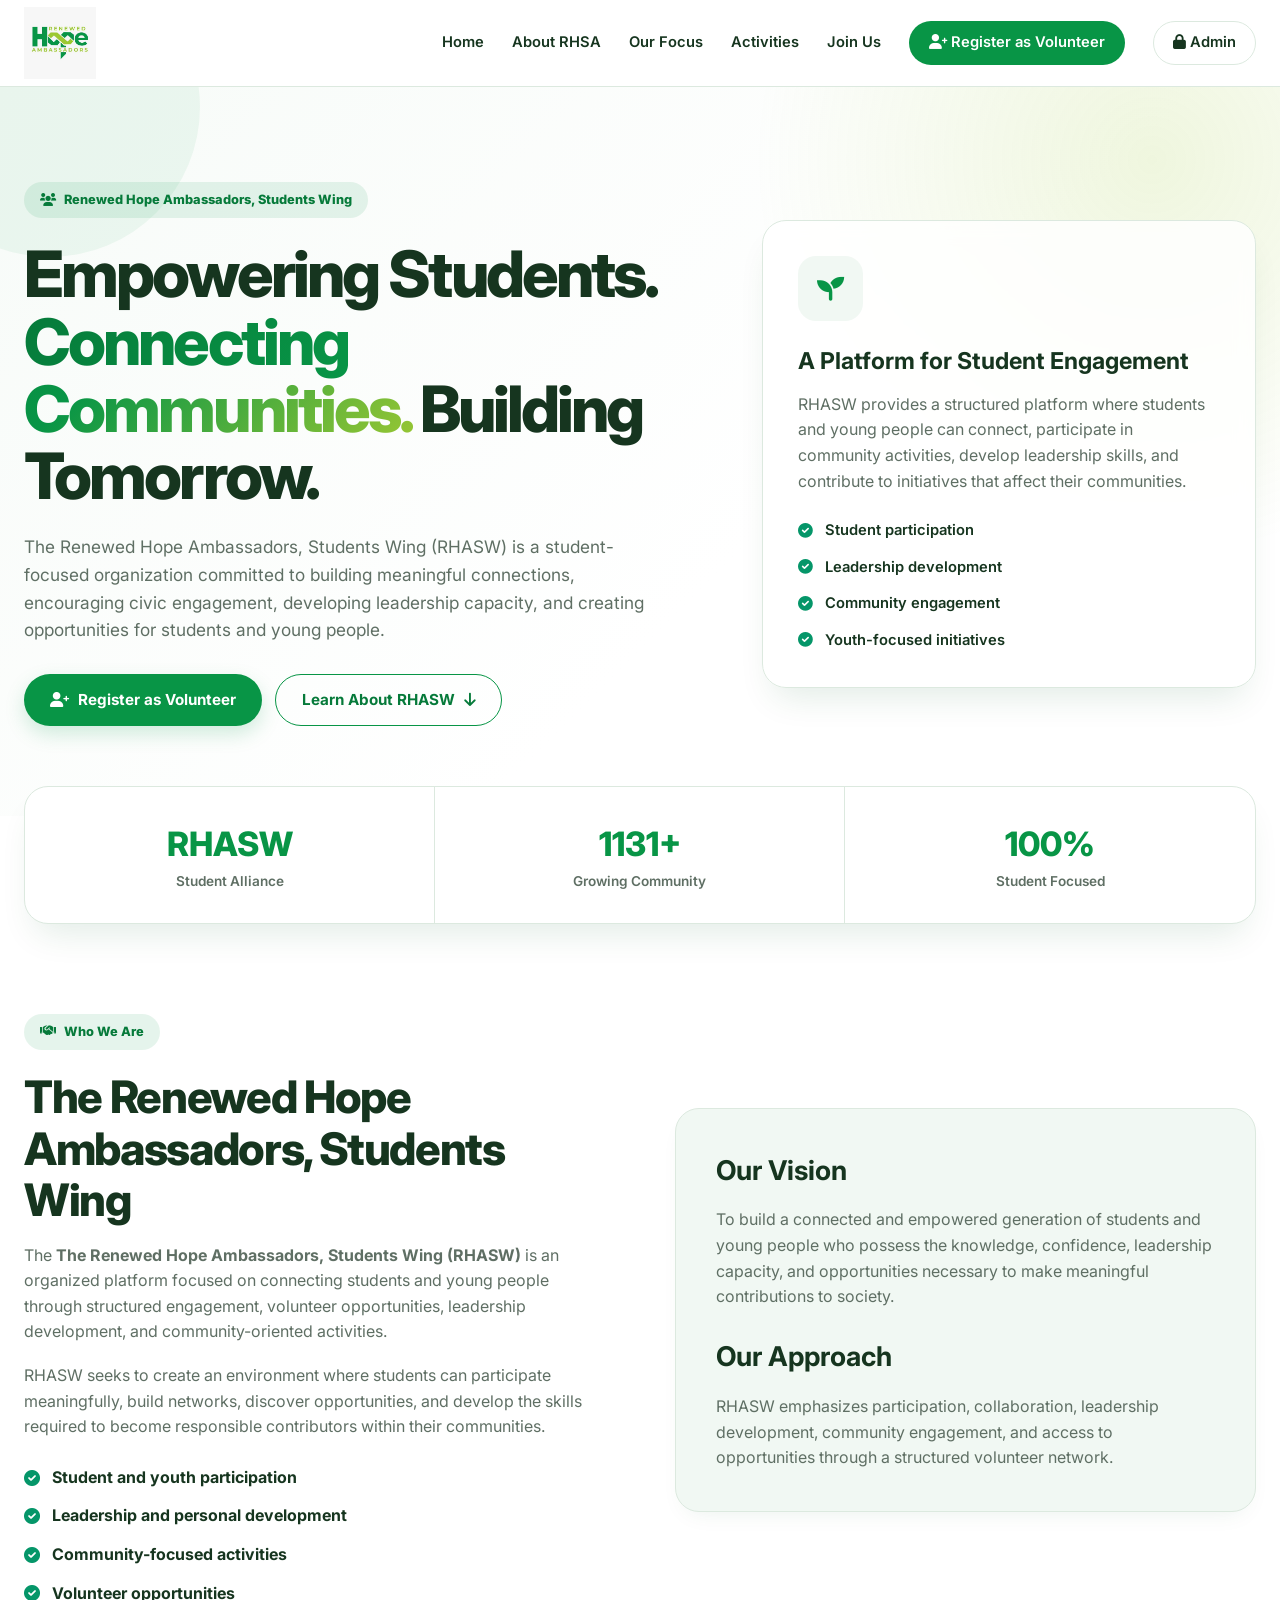
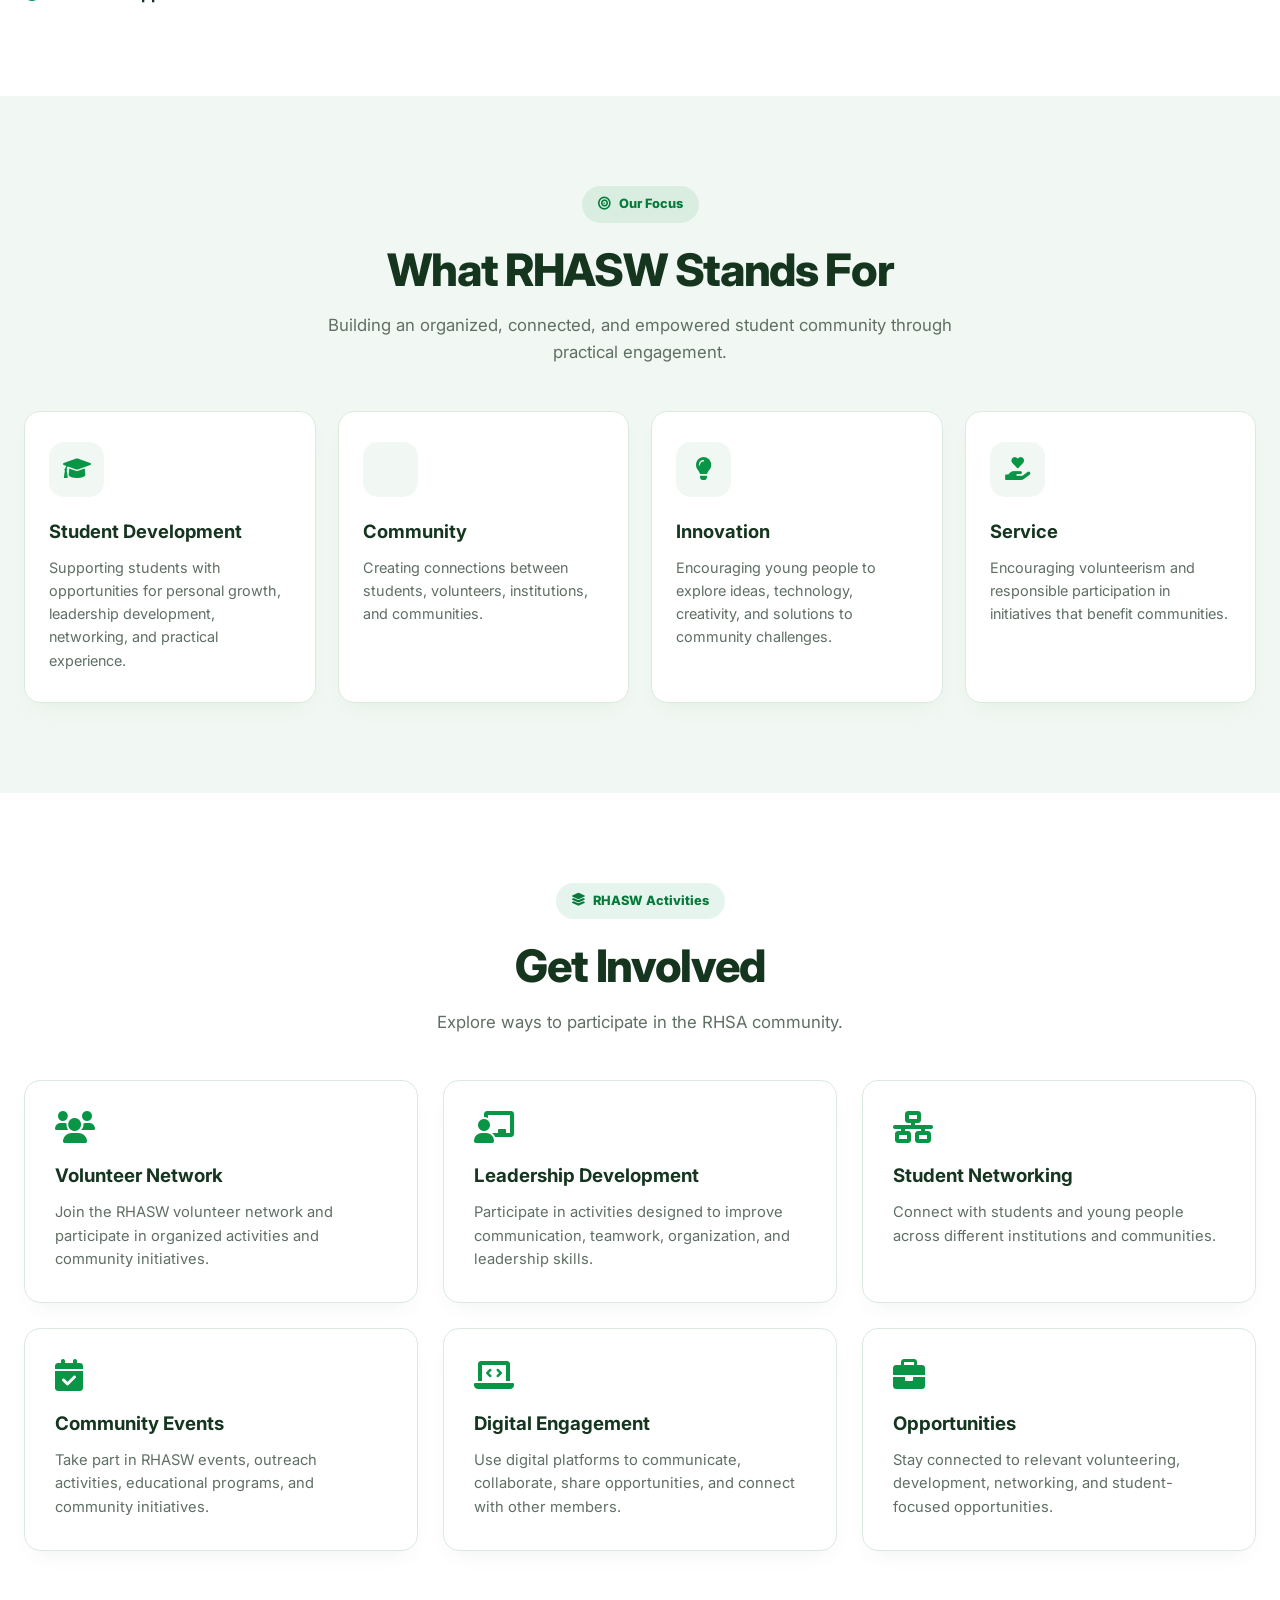
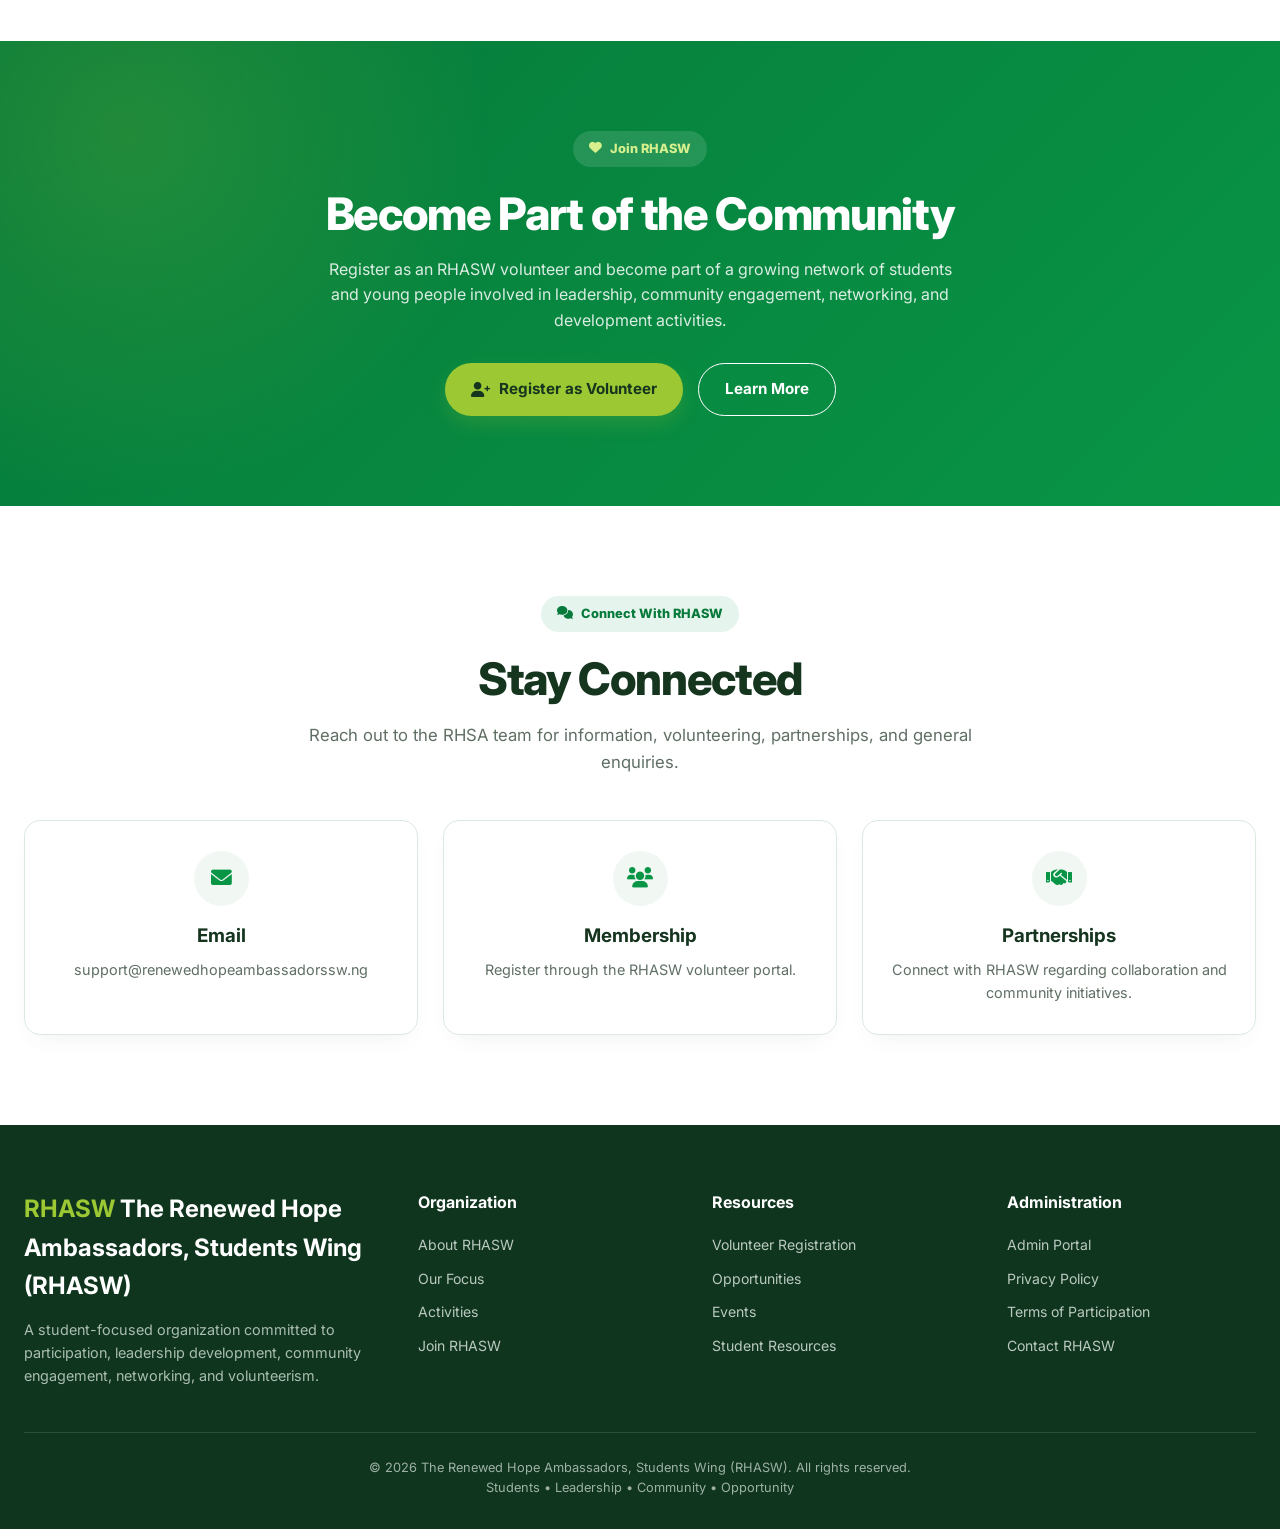
==== index.html @ ef2bdf90 "pushhh" ====
<!DOCTYPE html>
<html lang="en">
<head>
    <meta charset="UTF-8">
    <meta name="viewport" content="width=device-width, initial-scale=1.0, user-scalable=yes">

    <title>RHASW | The Renewed Hope Ambassadors, Students Wing (RHASW)</title>

    <link href="https://fonts.googleapis.com/css2?family=Inter:opsz,wght@14..32,300;400;500;600;700;800&display=swap" rel="stylesheet">
    <link rel="stylesheet" href="https://cdnjs.cloudflare.com/ajax/libs/font-awesome/6.0.0-beta3/css/all.min.css">

    <link
        rel="shortcut icon"
        href="./media/WhatsApp Image 2026-08-18 at 5.51.36 AM.jpeg"
        type="image/x-icon"
    >

    <style>
        * {
            margin: 0;
            padding: 0;
            box-sizing: border-box;
        }

        html {
            scroll-behavior: smooth;
        }

        body {
            font-family: "Inter", sans-serif;
            background: #ffffff;
            color: var(--text-dark);
            line-height: 1.6;
            overflow-x: hidden;
        }

        :root {
            --primary-dark: #089546;
            --accent-green: #067A3A;
            --accent-lime: #9CC833;

            --text-dark: #16351F;
            --text-muted: #5F6F64;

            --border-light: #DCE9DF;
            --light-green: #F1F8F3;
            --lighter-green: #F7FBF8;

            --error-red: #dc2626;
            --success-green: #059669;

            --white: #ffffff;

            --shadow-card:
                0 20px 35px -12px rgba(0, 90, 45, 0.12);

            --shadow-small:
                0 10px 25px -12px rgba(0, 90, 45, 0.10);

            --radius-lg: 1.5rem;
            --radius-md: 1rem;
            --radius-sm: .75rem;
        }

        .container {
            width: min(1280px, calc(100% - 48px));
            margin: 0 auto;
        }

        .section {
            padding: 90px 0;
        }

        .section-title {
            font-size: clamp(2rem, 4vw, 2.8rem);
            line-height: 1.15;
            font-weight: 800;
            color: var(--text-dark);
            margin-bottom: 16px;
            letter-spacing: -0.03em;
        }

        .section-subtitle {
            color: var(--text-muted);
            font-size: 1.05rem;
            max-width: 680px;
            margin: 0 auto 45px;
        }

        .text-gradient {
            background: linear-gradient(
                135deg,
                var(--accent-green),
                var(--primary-dark),
                var(--accent-lime)
            );
            -webkit-background-clip: text;
            background-clip: text;
            color: transparent;
        }

        /* =========================
           BUTTONS
        ========================= */

        .btn {
            display: inline-flex;
            align-items: center;
            justify-content: center;
            gap: 9px;
            padding: 13px 26px;
            border-radius: 50px;
            border: none;
            text-decoration: none;
            font-size: .95rem;
            font-weight: 700;
            cursor: pointer;
            transition: .25s ease;
        }

        .btn-primary {
            background: var(--primary-dark);
            color: #fff;
            box-shadow: 0 8px 20px rgba(8, 149, 70, .18);
        }

        .btn-primary:hover {
            background: var(--accent-green);
            transform: translateY(-3px);
            box-shadow: 0 15px 25px rgba(8, 149, 70, .25);
        }

        .btn-accent {
            background: var(--accent-lime);
            color: var(--text-dark);
            box-shadow: 0 8px 20px rgba(156, 200, 51, .2);
        }

        .btn-accent:hover {
            background: var(--primary-dark);
            color: #fff;
            transform: translateY(-3px);
        }

        .btn-outline {
            background: transparent;
            color: var(--accent-green);
            border: 1.5px solid var(--primary-dark);
        }

        .btn-outline:hover {
            background: var(--primary-dark);
            color: #fff;
            transform: translateY(-3px);
        }

        /* =========================
           HEADER
        ========================= */

        header {
            position: sticky;
            top: 0;
            z-index: 1000;
            background: rgba(255,255,255,.96);
            backdrop-filter: blur(12px);
            border-bottom: 1px solid var(--border-light);
        }

        .navbar {
            min-height: 86px;
            display: flex;
            align-items: center;
            justify-content: space-between;
            gap: 30px;
            position: relative;
        }

        .logo {
            display: flex;
            align-items: center;
        }

        .logo img {
            width: auto;
            height: 72px;
            max-width: 190px;
            object-fit: contain;
        }

        .nav-links {
            display: flex;
            align-items: center;
            gap: 28px;
        }

        .nav-links a {
            text-decoration: none;
            color: var(--text-dark);
            font-weight: 600;
            font-size: .92rem;
            transition: .2s ease;
        }

        .nav-links a:hover {
            color: var(--primary-dark);
        }

        .nav-links .btn-nav {
            background: var(--primary-dark);
            color: #fff;
            padding: 10px 20px;
            border-radius: 50px;
        }

        .nav-links .btn-nav:hover {
            background: var(--accent-green);
            color: #fff;
        }

        .admin-link {
            border: 1.5px solid var(--border-light);
            padding: 9px 19px;
            border-radius: 50px;
        }

        .admin-link:hover {
            border-color: var(--primary-dark);
            background: var(--light-green);
        }

        .mobile-menu {
            display: none;
            font-size: 1.7rem;
            color: var(--accent-green);
            cursor: pointer;
        }

        /* =========================
           HERO
        ========================= */

        .hero {
            position: relative;
            overflow: hidden;
            padding: 95px 0 90px;
            background:
                radial-gradient(
                    circle at 90% 10%,
                    rgba(156, 200, 51, .16),
                    transparent 30%
                ),
                linear-gradient(
                    135deg,
                    var(--lighter-green),
                    #ffffff 60%
                );
        }

        .hero::before {
            content: "";
            position: absolute;
            width: 300px;
            height: 300px;
            border-radius: 50%;
            background: rgba(8,149,70,.06);
            top: -130px;
            left: -100px;
        }

        .hero-grid {
            position: relative;
            display: grid;
            grid-template-columns: 1.15fr .85fr;
            align-items: center;
            gap: 70px;
        }

        .hero-badge {
            display: inline-flex;
            align-items: center;
            gap: 8px;
            background: rgba(8,149,70,.10);
            color: var(--accent-green);
            padding: 8px 16px;
            border-radius: 50px;
            font-size: .8rem;
            font-weight: 800;
            margin-bottom: 22px;
        }

        .hero-content h1 {
            font-size: clamp(2.5rem, 5vw, 4.5rem);
            line-height: 1.05;
            letter-spacing: -0.045em;
            color: var(--text-dark);
            font-weight: 800;
            margin-bottom: 24px;
        }

        .hero-content p {
            max-width: 650px;
            color: var(--text-muted);
            font-size: 1.08rem;
            margin-bottom: 30px;
        }

        .hero-buttons {
            display: flex;
            flex-wrap: wrap;
            gap: 13px;
        }

        /* =========================
           HERO INFO CARD
        ========================= */

        .hero-panel {
            background: rgba(255,255,255,.82);
            border: 1px solid var(--border-light);
            border-radius: var(--radius-lg);
            padding: 35px;
            box-shadow: var(--shadow-card);
            backdrop-filter: blur(10px);
        }

        .hero-panel-icon {
            width: 65px;
            height: 65px;
            display: flex;
            align-items: center;
            justify-content: center;
            border-radius: 18px;
            background: var(--light-green);
            color: var(--primary-dark);
            font-size: 1.7rem;
            margin-bottom: 22px;
        }

        .hero-panel h3 {
            font-size: 1.45rem;
            margin-bottom: 12px;
        }

        .hero-panel p {
            color: var(--text-muted);
            margin-bottom: 25px;
        }

        .hero-points {
            display: grid;
            gap: 13px;
        }

        .hero-point {
            display: flex;
            align-items: center;
            gap: 12px;
            font-size: .92rem;
            font-weight: 600;
        }

        .hero-point i {
            color: var(--success-green);
        }

        /* =========================
           STATS
        ========================= */

        .stats-section {
            margin-top: -30px;
            position: relative;
            z-index: 5;
        }

        .stats-grid {
            display: grid;
            grid-template-columns: repeat(3, 1fr);
            background: #fff;
            border: 1px solid var(--border-light);
            border-radius: var(--radius-lg);
            box-shadow: var(--shadow-card);
            overflow: hidden;
        }

        .stat-item {
            text-align: center;
            padding: 30px 20px;
            border-right: 1px solid var(--border-light);
        }

        .stat-item:last-child {
            border-right: none;
        }

        .stat-number {
            font-size: 2.1rem;
            font-weight: 800;
            color: var(--primary-dark);
        }

        .stat-label {
            color: var(--text-muted);
            font-size: .85rem;
            font-weight: 600;
        }

        /* =========================
           ABOUT
        ========================= */

        .about-grid {
            display: grid;
            grid-template-columns: 1fr 1fr;
            align-items: center;
            gap: 70px;
        }

        .about-content p {
            color: var(--text-muted);
            margin-bottom: 18px;
            font-size: 1rem;
        }

        .about-list {
            display: grid;
            gap: 13px;
            margin-top: 25px;
        }

        .about-list div {
            display: flex;
            align-items: center;
            gap: 12px;
            font-weight: 700;
        }

        .about-list i {
            color: var(--success-green);
        }

        .about-card {
            background: var(--light-green);
            border: 1px solid var(--border-light);
            padding: 40px;
            border-radius: var(--radius-lg);
            box-shadow: var(--shadow-small);
        }

        .about-card h3 {
            font-size: 1.7rem;
            margin-bottom: 15px;
        }

        .about-card p {
            color: var(--text-muted);
        }

        /* =========================
           MISSION / FOCUS
        ========================= */

        .focus-section {
            background: var(--light-green);
        }

        .center-heading {
            text-align: center;
        }

        .focus-grid {
            display: grid;
            grid-template-columns: repeat(4, 1fr);
            gap: 22px;
        }

        .focus-card {
            background: #fff;
            padding: 30px 24px;
            border: 1px solid var(--border-light);
            border-radius: var(--radius-md);
            box-shadow: var(--shadow-small);
            transition: .25s ease;
        }

        .focus-card:hover {
            transform: translateY(-7px);
            box-shadow: var(--shadow-card);
            border-color: rgba(8,149,70,.35);
        }

        .focus-icon {
            width: 55px;
            height: 55px;
            display: flex;
            align-items: center;
            justify-content: center;
            border-radius: 15px;
            background: var(--light-green);
            color: var(--primary-dark);
            font-size: 1.4rem;
            margin-bottom: 20px;
        }

        .focus-card h3 {
            font-size: 1.15rem;
            margin-bottom: 10px;
        }

        .focus-card p {
            color: var(--text-muted);
            font-size: .9rem;
        }

        /* =========================
           ACTIVITIES
        ========================= */

        .activities-grid {
            display: grid;
            grid-template-columns: repeat(3, 1fr);
            gap: 25px;
        }

        .activity-card {
            padding: 30px;
            background: #fff;
            border: 1px solid var(--border-light);
            border-radius: var(--radius-md);
            box-shadow: var(--shadow-small);
        }

        .activity-card i {
            color: var(--primary-dark);
            font-size: 2rem;
            margin-bottom: 18px;
        }

        .activity-card h3 {
            margin-bottom: 10px;
        }

        .activity-card p {
            color: var(--text-muted);
            font-size: .92rem;
        }

        /* =========================
           JOIN
        ========================= */

        .join-section {
            background:
                radial-gradient(
                    circle at 10% 20%,
                    rgba(156,200,51,.18),
                    transparent 30%
                ),
                linear-gradient(
                    135deg,
                    var(--accent-green),
                    var(--primary-dark)
                );
            color: #fff;
        }

        .join-box {
            max-width: 820px;
            margin: auto;
            text-align: center;
        }

        .join-box .hero-badge {
            background: rgba(255,255,255,.12);
            color: #d7f08d;
        }

        .join-box h2 {
            color: #fff;
        }

        .join-box p {
            color: rgba(255,255,255,.85);
            max-width: 650px;
            margin: 0 auto 30px;
        }

        .join-buttons {
            display: flex;
            justify-content: center;
            flex-wrap: wrap;
            gap: 15px;
        }

        /* =========================
           CONTACT
        ========================= */

        .contact-grid {
            display: grid;
            grid-template-columns: repeat(3, 1fr);
            gap: 25px;
        }

        .contact-card {
            text-align: center;
            padding: 30px 20px;
            border: 1px solid var(--border-light);
            border-radius: var(--radius-md);
            background: #fff;
            box-shadow: var(--shadow-small);
        }

        .contact-card i {
            width: 55px;
            height: 55px;
            display: inline-flex;
            align-items: center;
            justify-content: center;
            border-radius: 50%;
            background: var(--light-green);
            color: var(--primary-dark);
            font-size: 1.3rem;
            margin-bottom: 15px;
        }

        .contact-card h3 {
            margin-bottom: 7px;
        }

        .contact-card p {
            color: var(--text-muted);
            font-size: .9rem;
        }

        /* =========================
           FOOTER
        ========================= */

        .footer {
            background: #10351f;
            color: #dce9df;
            padding: 65px 0 30px;
        }

        .footer-grid {
            display: grid;
            grid-template-columns: 1.4fr 1fr 1fr 1fr;
            gap: 45px;
            margin-bottom: 45px;
        }

        .footer-brand h3 {
            color: #fff;
            font-size: 1.5rem;
            margin-bottom: 12px;
        }

        .footer-brand span {
            color: var(--accent-lime);
        }

        .footer-brand p {
            color: #a9bdb0;
            font-size: .9rem;
            max-width: 360px;
        }

        .footer-column h4 {
            color: #fff;
            margin-bottom: 18px;
        }

        .footer-column a {
            display: block;
            color: #b9c9bf;
            text-decoration: none;
            font-size: .88rem;
            margin-bottom: 11px;
            transition: .2s;
        }

        .footer-column a:hover {
            color: var(--accent-lime);
        }

        .copyright {
            border-top: 1px solid rgba(255,255,255,.12);
            padding-top: 25px;
            text-align: center;
            color: #9db1a4;
            font-size: .8rem;
        }

        /* =========================
           RESPONSIVE
        ========================= */

        @media (max-width: 1050px) {
            .hero-grid,
            .about-grid {
                gap: 45px;
            }

            .focus-grid {
                grid-template-columns: repeat(2, 1fr);
            }

            .footer-grid {
                grid-template-columns: repeat(2, 1fr);
            }
        }

        @media (max-width: 850px) {
            .container {
                width: min(100% - 32px, 700px);
            }

            .navbar {
                min-height: 78px;
            }

            .logo img {
                height: 60px;
                max-width: 160px;
            }

            .mobile-menu {
                display: block;
            }

            .nav-links {
                display: none;
                position: absolute;
                top: 76px;
                left: 0;
                right: 0;
                flex-direction: column;
                align-items: stretch;
                gap: 8px;
                padding: 18px;
                background: #fff;
                border: 1px solid var(--border-light);
                border-radius: 18px;
                box-shadow: var(--shadow-card);
            }

            .nav-links.active {
                display: flex;
            }

            .nav-links a {
                padding: 12px;
                text-align: center;
            }

            .hero {
                padding: 65px 0 75px;
            }

            .hero-grid,
            .about-grid {
                grid-template-columns: 1fr;
            }

            .hero-panel {
                max-width: 650px;
                width: 100%;
                margin: auto;
            }

            .stats-grid {
                grid-template-columns: 1fr;
            }

            .stat-item {
                border-right: none;
                border-bottom: 1px solid var(--border-light);
            }

            .stat-item:last-child {
                border-bottom: none;
            }

            .activities-grid,
            .contact-grid {
                grid-template-columns: 1fr 1fr;
            }
        }

        @media (max-width: 600px) {
            .section {
                padding: 65px 0;
            }

            .hero-content h1 {
                font-size: 2.45rem;
            }

            .hero-buttons,
            .join-buttons {
                flex-direction: column;
            }

            .hero-buttons .btn,
            .join-buttons .btn {
                width: 100%;
            }

            .focus-grid,
            .activities-grid,
            .contact-grid,
            .footer-grid {
                grid-template-columns: 1fr;
            }

            .about-card {
                padding: 28px;
            }

            .hero-panel {
                padding: 28px;
            }
        }
    </style>
</head>

<body>

    <!-- =========================
         HEADER
    ========================= -->

    <header>
        <div class="container">
            <nav class="navbar">

                <a href="index.html" class="logo">
                    <img
                        src="./media/WhatsApp Image 2026-08-18 at 5.51.36 AM.jpeg"
                        alt="The Renewed Hope Ambassadors, Students Wing (RHASW) Logo"
                    >
                </a>

                <button
                    class="mobile-menu"
                    id="mobile-menu"
                    aria-label="Open navigation"
                    aria-expanded="false"
                >
                    <i class="fas fa-bars"></i>
                </button>

                <div class="nav-links" id="nav-links">
                    <a href="index.html">Home</a>
                    <a href="#about">About RHSA</a>
                    <a href="#focus">Our Focus</a>
                    <a href="#activities">Activities</a>
                    <a href="#join">Join Us</a>

                    <a href="form.html" class="btn-nav">
                        <i class="fas fa-user-plus"></i>
                        Register as Volunteer
                    </a>

                    <a href="admin/login.html" class="admin-link">
                        <i class="fas fa-lock"></i>
                        Admin
                    </a>
                </div>

            </nav>
        </div>
    </header>


    <main>

        <!-- =========================
             HERO
        ========================= -->

        <section class="hero">

            <div class="container">

                <div class="hero-grid">

                    <div class="hero-content">

                        <span class="hero-badge">
                            <i class="fas fa-users"></i>
                            Renewed Hope Ambassadors, Students Wing
                        </span>

                        <h1>
                            Empowering Students.
                            <span class="text-gradient">
                                Connecting Communities.
                            </span>
                            Building Tomorrow.
                        </h1>

                        <p>
                            The Renewed Hope Ambassadors, Students Wing (RHASW) is a
                            student-focused organization committed to building
                            meaningful connections, encouraging civic engagement,
                            developing leadership capacity, and creating
                            opportunities for students and young people.
                        </p>

                        <div class="hero-buttons">

                            <a href="form.html" class="btn btn-primary">
                                <i class="fas fa-user-plus"></i>
                                Register as Volunteer
                            </a>

                            <a href="#about" class="btn btn-outline">
                                Learn About RHASW
                                <i class="fas fa-arrow-down"></i>
                            </a>

                        </div>

                    </div>


                    <div class="hero-panel">

                        <div class="hero-panel-icon">
                            <i class="fas fa-seedling"></i>
                        </div>

                        <h3>
                            A Platform for Student Engagement
                        </h3>

                        <p>
                            RHASW provides a structured platform where students
                            and young people can connect, participate in
                            community activities, develop leadership skills,
                            and contribute to initiatives that affect their
                            communities.
                        </p>

                        <div class="hero-points">

                            <div class="hero-point">
                                <i class="fas fa-circle-check"></i>
                                Student participation
                            </div>

                            <div class="hero-point">
                                <i class="fas fa-circle-check"></i>
                                Leadership development
                            </div>

                            <div class="hero-point">
                                <i class="fas fa-circle-check"></i>
                                Community engagement
                            </div>

                            <div class="hero-point">
                                <i class="fas fa-circle-check"></i>
                                Youth-focused initiatives
                            </div>

                        </div>

                    </div>

                </div>

            </div>

        </section>


        <!-- =========================
             STATS
        ========================= -->

        <section class="stats-section">

            <div class="container">

                <div class="stats-grid">

                    <div class="stat-item">
                        <div class="stat-number">
                            RHASW
                        </div>
                        <div class="stat-label">
                            Student Alliance
                        </div>
                    </div>

                    <div class="stat-item">
                        <div class="stat-number">
                            1131+
                        </div>
                        <div class="stat-label">
                            Growing Community
                        </div>
                    </div>

                    <div class="stat-item">
                        <div class="stat-number">
                            100%
                        </div>
                        <div class="stat-label">
                            Student Focused
                        </div>
                    </div>

                </div>

            </div>

        </section>


        <!-- =========================
             ABOUT
        ========================= -->

        <section class="section" id="about">

            <div class="container">

                <div class="about-grid">

                    <div class="about-content">

                        <span class="hero-badge">
                            <i class="fas fa-handshake"></i>
                            Who We Are
                        </span>

                        <h2 class="section-title">
                            The Renewed Hope Ambassadors, Students Wing 
                        </h2>

                        <p>
                            The <strong>The Renewed Hope Ambassadors, Students Wing (RHASW)
                            </strong> is an organized platform focused
                            on connecting students and young people through
                            structured engagement, volunteer opportunities,
                            leadership development, and community-oriented
                            activities.
                        </p>

                        <p>
                            RHASW seeks to create an environment where students
                            can participate meaningfully, build networks,
                            discover opportunities, and develop the skills
                            required to become responsible contributors within
                            their communities.
                        </p>

                        <div class="about-list">

                            <div>
                                <i class="fas fa-circle-check"></i>
                                Student and youth participation
                            </div>

                            <div>
                                <i class="fas fa-circle-check"></i>
                                Leadership and personal development
                            </div>

                            <div>
                                <i class="fas fa-circle-check"></i>
                                Community-focused activities
                            </div>

                            <div>
                                <i class="fas fa-circle-check"></i>
                                Volunteer opportunities
                            </div>

                        </div>

                    </div>


                    <div class="about-card">

                        <h3>
                            Our Vision
                        </h3>

                        <p>
                            To build a connected and empowered generation of
                            students and young people who possess the knowledge,
                            confidence, leadership capacity, and opportunities
                            necessary to make meaningful contributions to
                            society.
                        </p>

                        <br>

                        <h3>
                            Our Approach
                        </h3>

                        <p>
                            RHASW emphasizes participation, collaboration,
                            leadership development, community engagement, and
                            access to opportunities through a structured
                            volunteer network.
                        </p>

                    </div>

                </div>

            </div>

        </section>


        <!-- =========================
             FOCUS
        ========================= -->

        <section class="section focus-section" id="focus">

            <div class="container">

                <div class="center-heading">

                    <span class="hero-badge">
                        <i class="fas fa-bullseye"></i>
                        Our Focus
                    </span>

                    <h2 class="section-title">
                        What RHASW Stands For
                    </h2>

                    <p class="section-subtitle">
                        Building an organized, connected, and empowered
                        student community through practical engagement.
                    </p>

                </div>


                <div class="focus-grid">

                    <div class="focus-card">

                        <div class="focus-icon">
                            <i class="fas fa-graduation-cap"></i>
                        </div>

                        <h3>
                            Student Development
                        </h3>

                        <p>
                            Supporting students with opportunities for
                            personal growth, leadership development,
                            networking, and practical experience.
                        </p>

                    </div>


                    <div class="focus-card">

                        <div class="focus-icon">
                            <i class="fas fa-people-group"></i>
                        </div>

                        <h3>
                            Community
                        </h3>

                        <p>
                            Creating connections between students,
                            volunteers, institutions, and communities.
                        </p>

                    </div>


                    <div class="focus-card">

                        <div class="focus-icon">
                            <i class="fas fa-lightbulb"></i>
                        </div>

                        <h3>
                            Innovation
                        </h3>

                        <p>
                            Encouraging young people to explore ideas,
                            technology, creativity, and solutions to
                            community challenges.
                        </p>

                    </div>


                    <div class="focus-card">

                        <div class="focus-icon">
                            <i class="fas fa-hand-holding-heart"></i>
                        </div>

                        <h3>
                            Service
                        </h3>

                        <p>
                            Encouraging volunteerism and responsible
                            participation in initiatives that benefit
                            communities.
                        </p>

                    </div>

                </div>

            </div>

        </section>


        <!-- =========================
             ACTIVITIES
        ========================= -->

        <section class="section" id="activities">

            <div class="container">

                <div class="center-heading">

                    <span class="hero-badge">
                        <i class="fas fa-layer-group"></i>
                        RHASW Activities
                    </span>

                    <h2 class="section-title">
                        Get Involved
                    </h2>

                    <p class="section-subtitle">
                        Explore ways to participate in the RHSA community.
                    </p>

                </div>


                <div class="activities-grid">

                    <div class="activity-card">

                        <i class="fas fa-users"></i>

                        <h3>
                            Volunteer Network
                        </h3>

                        <p>
                            Join the RHASW volunteer network and participate
                            in organized activities and community initiatives.
                        </p>

                    </div>


                    <div class="activity-card">

                        <i class="fas fa-chalkboard-user"></i>

                        <h3>
                            Leadership Development
                        </h3>

                        <p>
                            Participate in activities designed to improve
                            communication, teamwork, organization, and
                            leadership skills.
                        </p>

                    </div>


                    <div class="activity-card">

                        <i class="fas fa-network-wired"></i>

                        <h3>
                            Student Networking
                        </h3>

                        <p>
                            Connect with students and young people across
                            different institutions and communities.
                        </p>

                    </div>


                    <div class="activity-card">

                        <i class="fas fa-calendar-check"></i>

                        <h3>
                            Community Events
                        </h3>

                        <p>
                            Take part in RHASW events, outreach activities,
                            educational programs, and community initiatives.
                        </p>

                    </div>


                    <div class="activity-card">

                        <i class="fas fa-laptop-code"></i>

                        <h3>
                            Digital Engagement
                        </h3>

                        <p>
                            Use digital platforms to communicate, collaborate,
                            share opportunities, and connect with other members.
                        </p>

                    </div>


                    <div class="activity-card">

                        <i class="fas fa-briefcase"></i>

                        <h3>
                            Opportunities
                        </h3>

                        <p>
                            Stay connected to relevant volunteering,
                            development, networking, and student-focused
                            opportunities.
                        </p>

                    </div>

                </div>

            </div>

        </section>


        <!-- =========================
             JOIN
        ========================= -->

        <section class="section join-section" id="join">

            <div class="container">

                <div class="join-box">

                    <span class="hero-badge">
                        <i class="fas fa-heart"></i>
                        Join RHASW
                    </span>

                    <h2 class="section-title">
                        Become Part of the Community
                    </h2>

                    <p>
                        Register as an RHASW volunteer and become part of a
                        growing network of students and young people involved
                        in leadership, community engagement, networking, and
                        development activities.
                    </p>

                    <div class="join-buttons">

                        <a href="form.html" class="btn btn-accent">
                            <i class="fas fa-user-plus"></i>
                            Register as Volunteer
                        </a>

                        <a href="#about" class="btn btn-outline"
                           style="border-color:#fff;color:#fff;">
                            Learn More
                        </a>

                    </div>

                </div>

            </div>

        </section>


        <!-- =========================
             CONTACT
        ========================= -->

        <section class="section">

            <div class="container">

                <div class="center-heading">

                    <span class="hero-badge">
                        <i class="fas fa-comments"></i>
                        Connect With RHASW
                    </span>

                    <h2 class="section-title">
                        Stay Connected
                    </h2>

                    <p class="section-subtitle">
                        Reach out to the RHSA team for information,
                        volunteering, partnerships, and general enquiries.
                    </p>

                </div>


                <div class="contact-grid">

                    <div class="contact-card">

                        <i class="fas fa-envelope"></i>

                        <h3>
                            Email
                        </h3>

                        <p>
                            support@renewedhopeambassadorssw.ng
                        </p>

                    </div>


                    <div class="contact-card">

                        <i class="fas fa-users"></i>

                        <h3>
                            Membership
                        </h3>

                        <p>
                            Register through the RHASW volunteer portal.
                        </p>

                    </div>


                    <div class="contact-card">

                        <i class="fas fa-handshake"></i>

                        <h3>
                            Partnerships
                        </h3>

                        <p>
                            Connect with RHASW regarding collaboration
                            and community initiatives.
                        </p>

                    </div>

                </div>

            </div>

        </section>

    </main>


    <!-- =========================
         FOOTER
    ========================= -->

    <footer class="footer">

        <div class="container">

            <div class="footer-grid">

                <div class="footer-brand">

                    <h3>
                        <span>RHASW</span> 
                        The Renewed Hope Ambassadors, Students Wing (RHASW)
                    </h3>

                    <p>
                        A student-focused organization committed to
                        participation, leadership development, community
                        engagement, networking, and volunteerism.
                    </p>

                </div>


                <div class="footer-column">

                    <h4>
                        Organization
                    </h4>

                    <a href="#about">
                        About RHASW
                    </a>

                    <a href="#focus">
                        Our Focus
                    </a>

                    <a href="#activities">
                        Activities
                    </a>

                    <a href="#join">
                        Join RHASW
                    </a>

                </div>


                <div class="footer-column">

                    <h4>
                        Resources
                    </h4>

                    <a href="form.html">
                        Volunteer Registration
                    </a>

                    <a href="#">
                        Opportunities
                    </a>

                    <a href="#">
                        Events
                    </a>

                    <a href="#">
                        Student Resources
                    </a>

                </div>


                <div class="footer-column">

                    <h4>
                        Administration
                    </h4>

                    <a href="admin/login.html">
                        Admin Portal
                    </a>

                    <a href="#">
                        Privacy Policy
                    </a>

                    <a href="#">
                        Terms of Participation
                    </a>

                    <a href="#">
                        Contact RHASW
                    </a>

                </div>

            </div>


            <div class="copyright">

                &copy; 2026 The Renewed Hope Ambassadors, Students Wing (RHASW).
                All rights reserved.

                <br>

                Students • Leadership • Community • Opportunity

            </div>

        </div>

    </footer>


    <!-- =========================
         JAVASCRIPT
    ========================= -->

    <script>

        const mobileBtn = document.getElementById("mobile-menu");
        const navLinks = document.getElementById("nav-links");

        mobileBtn.addEventListener("click", () => {

            navLinks.classList.toggle("active");

            const isOpen = navLinks.classList.contains("active");

            mobileBtn.setAttribute(
                "aria-expanded",
                isOpen ? "true" : "false"
            );

            mobileBtn.innerHTML = isOpen
                ? '<i class="fas fa-times"></i>'
                : '<i class="fas fa-bars"></i>';

        });


        document.querySelectorAll(".nav-links a").forEach(link => {

            link.addEventListener("click", () => {

                navLinks.classList.remove("active");

                mobileBtn.setAttribute(
                    "aria-expanded",
                    "false"
                );

                mobileBtn.innerHTML =
                    '<i class="fas fa-bars"></i>';

            });

        });


        document.querySelectorAll('a[href^="#"]').forEach(anchor => {

            anchor.addEventListener("click", function(e) {

                const href = this.getAttribute("href");

                if (
                    href &&
                    href !== "#" &&
                    href !== "#!" &&
                    href !== "#/" 
                ) {

                    const target = document.querySelector(href);

                    if (target) {

                        e.preventDefault();

                        target.scrollIntoView({
                            behavior: "smooth",
                            block: "start"
                        });

                    }

                }

            });

        });

    </script>

</body>
</html>
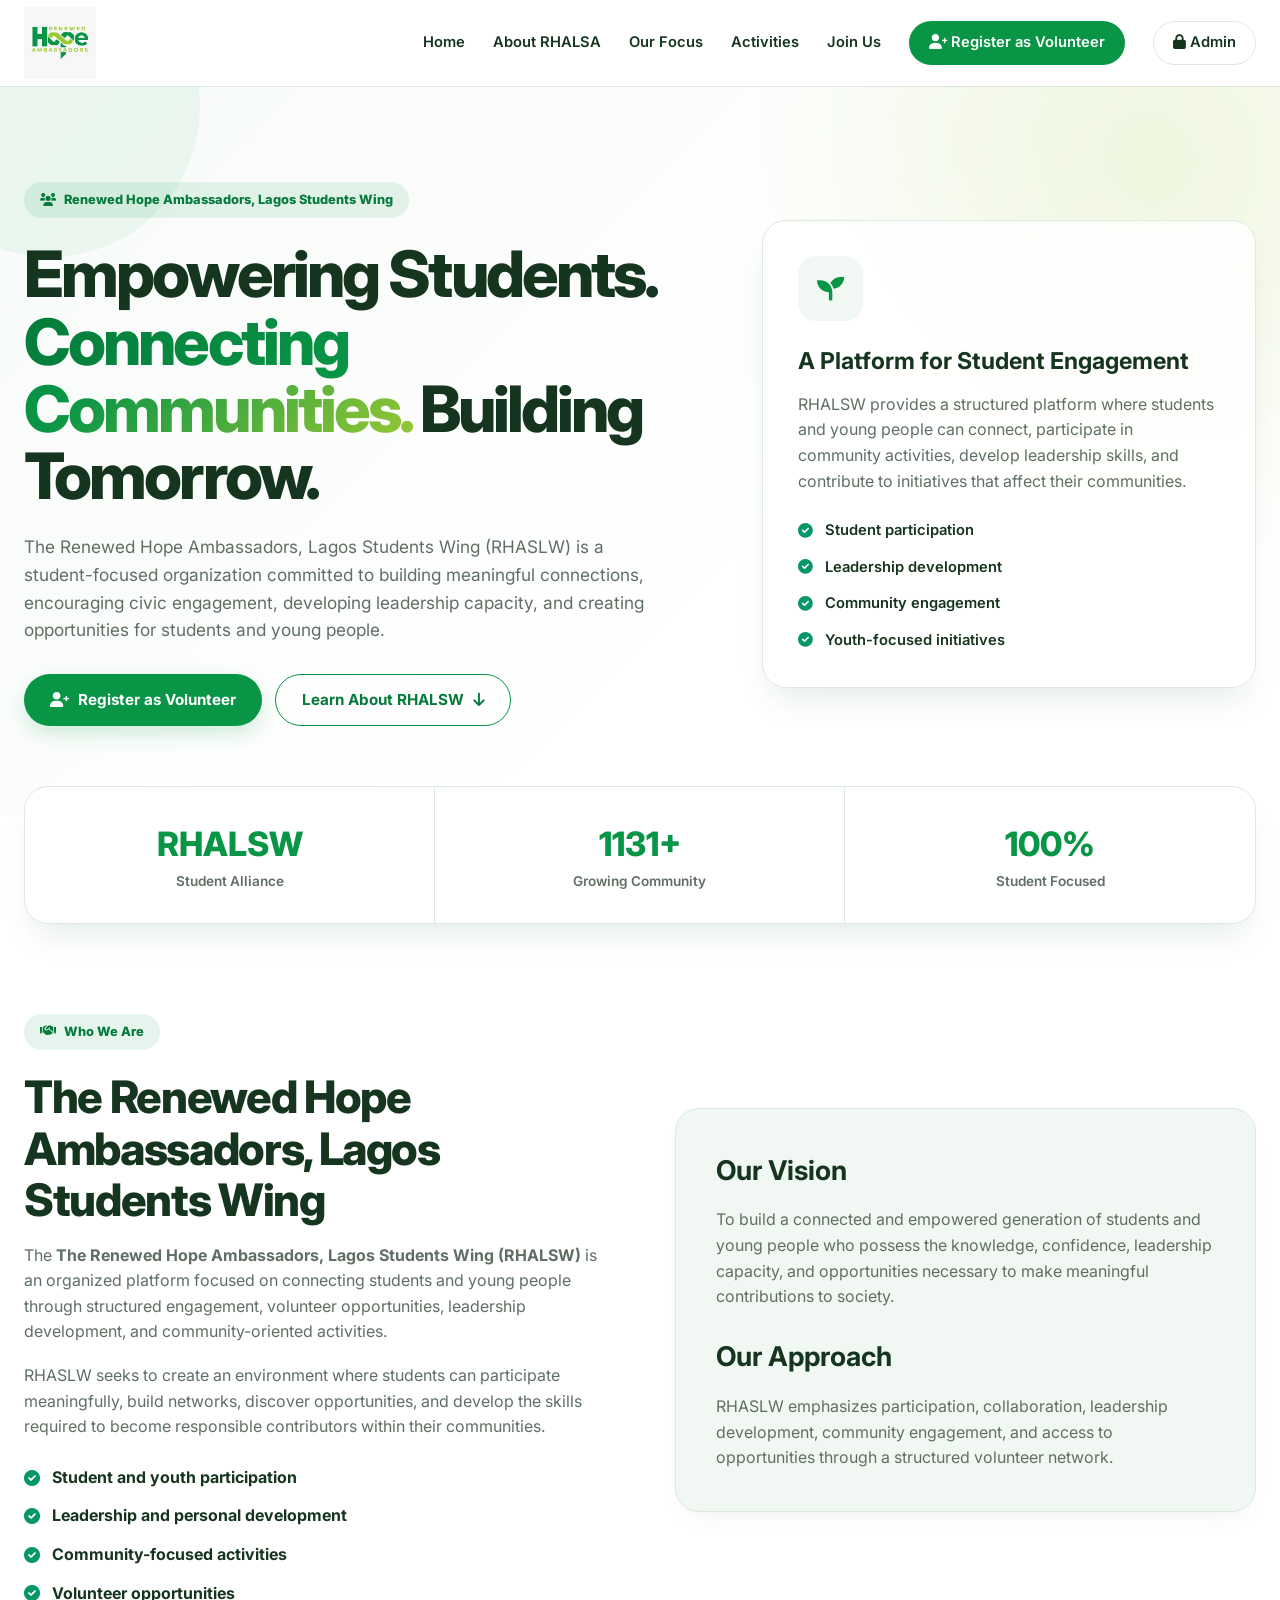
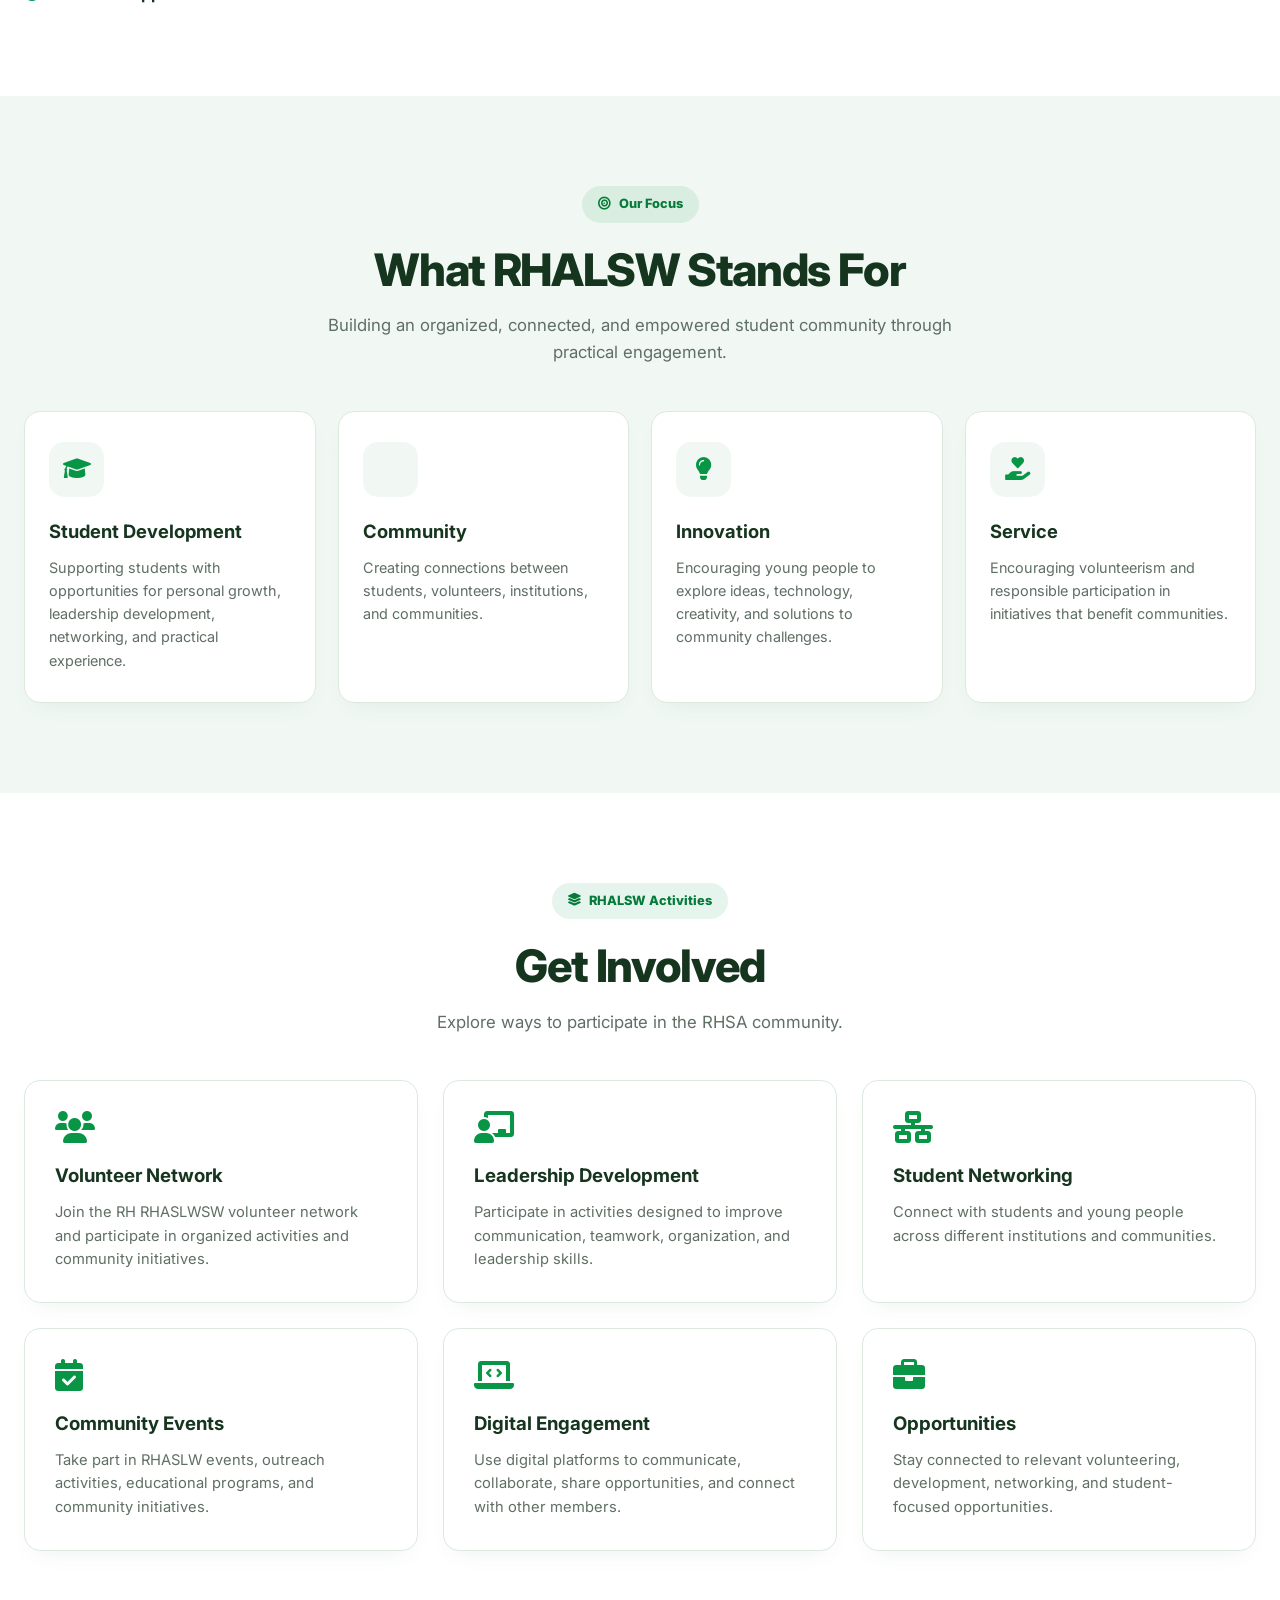
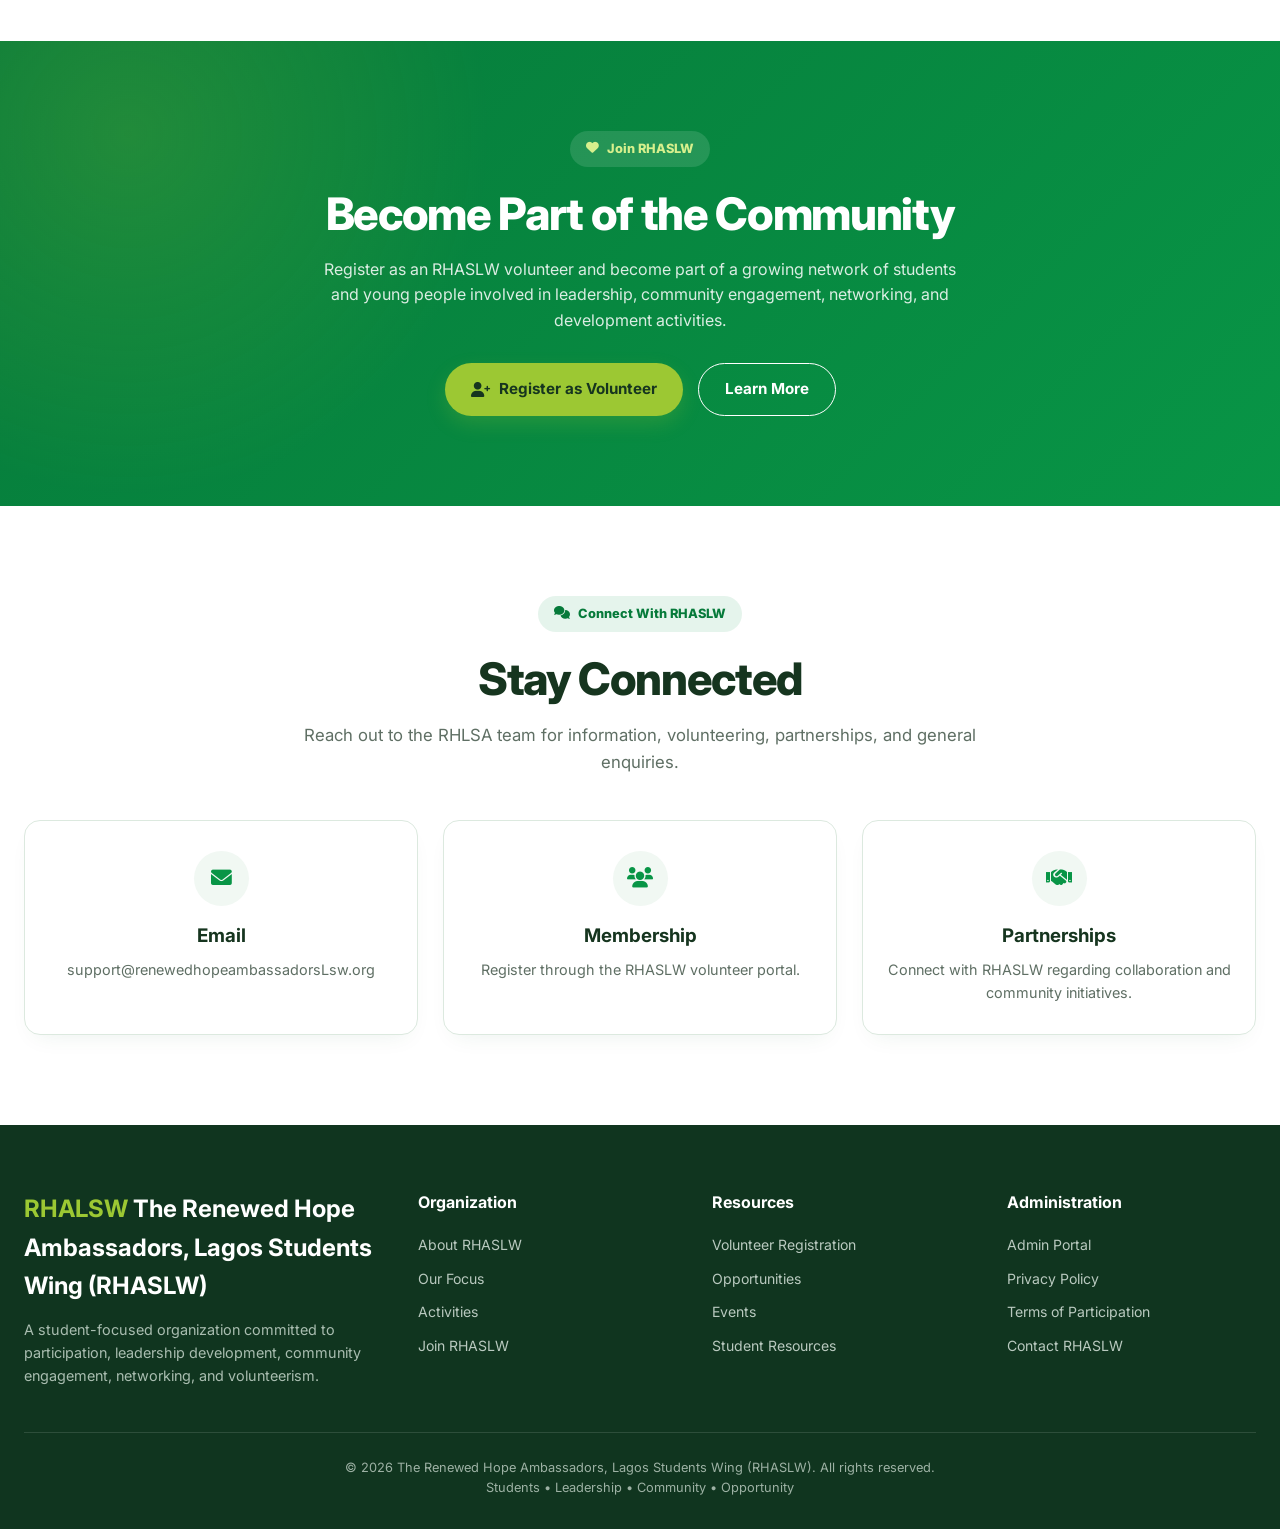
==== commit d0a57a2d: "pushed" ====
--- a/index.html
+++ b/index.html
@@ -4,7 +4,7 @@
     <meta charset="UTF-8">
     <meta name="viewport" content="width=device-width, initial-scale=1.0, user-scalable=yes">
 
-    <title>RHASW | The Renewed Hope Ambassadors, Students Wing (RHASW)</title>
+    <title>RHASLW | The Renewed Hope Ambassadors, Students Wing (RHASLW) </title>
 
     <link href="https://fonts.googleapis.com/css2?family=Inter:opsz,wght@14..32,300;400;500;600;700;800&display=swap" rel="stylesheet">
     <link rel="stylesheet" href="https://cdnjs.cloudflare.com/ajax/libs/font-awesome/6.0.0-beta3/css/all.min.css">
@@ -839,7 +839,7 @@
                 <a href="index.html" class="logo">
                     <img
                         src="./media/WhatsApp Image 2026-08-18 at 5.51.36 AM.jpeg"
-                        alt="The Renewed Hope Ambassadors, Students Wing (RHASW) Logo"
+                        alt="The Renewed Hope Ambassadors, Students Wing  RHASLW) Logo"
                     >
                 </a>
 
@@ -854,7 +854,7 @@
 
                 <div class="nav-links" id="nav-links">
                     <a href="index.html">Home</a>
-                    <a href="#about">About RHSA</a>
+                    <a href="#about">About RHALSA</a>
                     <a href="#focus">Our Focus</a>
                     <a href="#activities">Activities</a>
                     <a href="#join">Join Us</a>
@@ -891,7 +891,7 @@
 
                         <span class="hero-badge">
                             <i class="fas fa-users"></i>
-                            Renewed Hope Ambassadors, Students Wing
+                            Renewed Hope Ambassadors, Lagos Students Wing
                         </span>
 
                         <h1>
@@ -903,7 +903,7 @@
                         </h1>
 
                         <p>
-                            The Renewed Hope Ambassadors, Students Wing (RHASW) is a
+                            The Renewed Hope Ambassadors, Lagos Students Wing  (RHASLW) is a
                             student-focused organization committed to building
                             meaningful connections, encouraging civic engagement,
                             developing leadership capacity, and creating
@@ -918,7 +918,7 @@
                             </a>
 
                             <a href="#about" class="btn btn-outline">
-                                Learn About RHASW
+                                Learn About RHALSW
                                 <i class="fas fa-arrow-down"></i>
                             </a>
 
@@ -938,7 +938,7 @@
                         </h3>
 
                         <p>
-                            RHASW provides a structured platform where students
+                            RHALSW provides a structured platform where students
                             and young people can connect, participate in
                             community activities, develop leadership skills,
                             and contribute to initiatives that affect their
@@ -990,7 +990,7 @@
 
                     <div class="stat-item">
                         <div class="stat-number">
-                            RHASW
+                            RHALSW
                         </div>
                         <div class="stat-label">
                             Student Alliance
@@ -1040,11 +1040,11 @@
                         </span>
 
                         <h2 class="section-title">
-                            The Renewed Hope Ambassadors, Students Wing 
+                            The Renewed Hope Ambassadors, Lagos Students Wing 
                         </h2>
 
                         <p>
-                            The <strong>The Renewed Hope Ambassadors, Students Wing (RHASW)
+                            The <strong>The Renewed Hope Ambassadors, Lagos Students Wing (RHALSW)
                             </strong> is an organized platform focused
                             on connecting students and young people through
                             structured engagement, volunteer opportunities,
@@ -1053,7 +1053,7 @@
                         </p>
 
                         <p>
-                            RHASW seeks to create an environment where students
+                         RHASLW seeks to create an environment where students
                             can participate meaningfully, build networks,
                             discover opportunities, and develop the skills
                             required to become responsible contributors within
@@ -1108,7 +1108,7 @@
                         </h3>
 
                         <p>
-                            RHASW emphasizes participation, collaboration,
+                         RHASLW emphasizes participation, collaboration,
                             leadership development, community engagement, and
                             access to opportunities through a structured
                             volunteer network.
@@ -1139,7 +1139,7 @@
                     </span>
 
                     <h2 class="section-title">
-                        What RHASW Stands For
+                        What RHALSW Stands For
                     </h2>
 
                     <p class="section-subtitle">
@@ -1245,7 +1245,7 @@
 
                     <span class="hero-badge">
                         <i class="fas fa-layer-group"></i>
-                        RHASW Activities
+                        RHALSW Activities
                     </span>
 
                     <h2 class="section-title">
@@ -1270,7 +1270,7 @@
                         </h3>
 
                         <p>
-                            Join the RHASW volunteer network and participate
+                            Join the RH RHASLWSW volunteer network and participate
                             in organized activities and community initiatives.
                         </p>
 
@@ -1319,7 +1319,7 @@
                         </h3>
 
                         <p>
-                            Take part in RHASW events, outreach activities,
+                            Take part in RHASLW events, outreach activities,
                             educational programs, and community initiatives.
                         </p>
 
@@ -1377,7 +1377,7 @@
 
                     <span class="hero-badge">
                         <i class="fas fa-heart"></i>
-                        Join RHASW
+                        Join RHASLW
                     </span>
 
                     <h2 class="section-title">
@@ -1385,7 +1385,7 @@
                     </h2>
 
                     <p>
-                        Register as an RHASW volunteer and become part of a
+                        Register as an RHASLW volunteer and become part of a
                         growing network of students and young people involved
                         in leadership, community engagement, networking, and
                         development activities.
@@ -1424,7 +1424,7 @@
 
                     <span class="hero-badge">
                         <i class="fas fa-comments"></i>
-                        Connect With RHASW
+                        Connect With RHASLW
                     </span>
 
                     <h2 class="section-title">
@@ -1432,7 +1432,7 @@
                     </h2>
 
                     <p class="section-subtitle">
-                        Reach out to the RHSA team for information,
+                        Reach out to the RHLSA team for information,
                         volunteering, partnerships, and general enquiries.
                     </p>
 
@@ -1450,7 +1450,7 @@
                         </h3>
 
                         <p>
-                            support@renewedhopeambassadorssw.ng
+                            support@renewedhopeambassadorsLsw.org
                         </p>
 
                     </div>
@@ -1465,7 +1465,7 @@
                         </h3>
 
                         <p>
-                            Register through the RHASW volunteer portal.
+                            Register through the RHASLW volunteer portal.
                         </p>
 
                     </div>
@@ -1480,7 +1480,7 @@
                         </h3>
 
                         <p>
-                            Connect with RHASW regarding collaboration
+                            Connect with RHASLW regarding collaboration
                             and community initiatives.
                         </p>
 
@@ -1508,8 +1508,8 @@
                 <div class="footer-brand">
 
                     <h3>
-                        <span>RHASW</span> 
-                        The Renewed Hope Ambassadors, Students Wing (RHASW)
+                        <span> RHALSW </span> 
+                        The Renewed Hope Ambassadors, Lagos Students Wing  (RHASLW)
                     </h3>
 
                     <p>
@@ -1528,7 +1528,7 @@
                     </h4>
 
                     <a href="#about">
-                        About RHASW
+                        About RHASLW
                     </a>
 
                     <a href="#focus">
@@ -1540,7 +1540,7 @@
                     </a>
 
                     <a href="#join">
-                        Join RHASW
+                        Join RHASLW
                     </a>
 
                 </div>
@@ -1590,7 +1590,7 @@
                     </a>
 
                     <a href="#">
-                        Contact RHASW
+                        Contact RHASLW
                     </a>
 
                 </div>
@@ -1600,7 +1600,7 @@
 
             <div class="copyright">
 
-                &copy; 2026 The Renewed Hope Ambassadors, Students Wing (RHASW).
+                &copy; 2026 The Renewed Hope Ambassadors, Lagos Students Wing  (RHASLW).
                 All rights reserved.
 
                 <br>
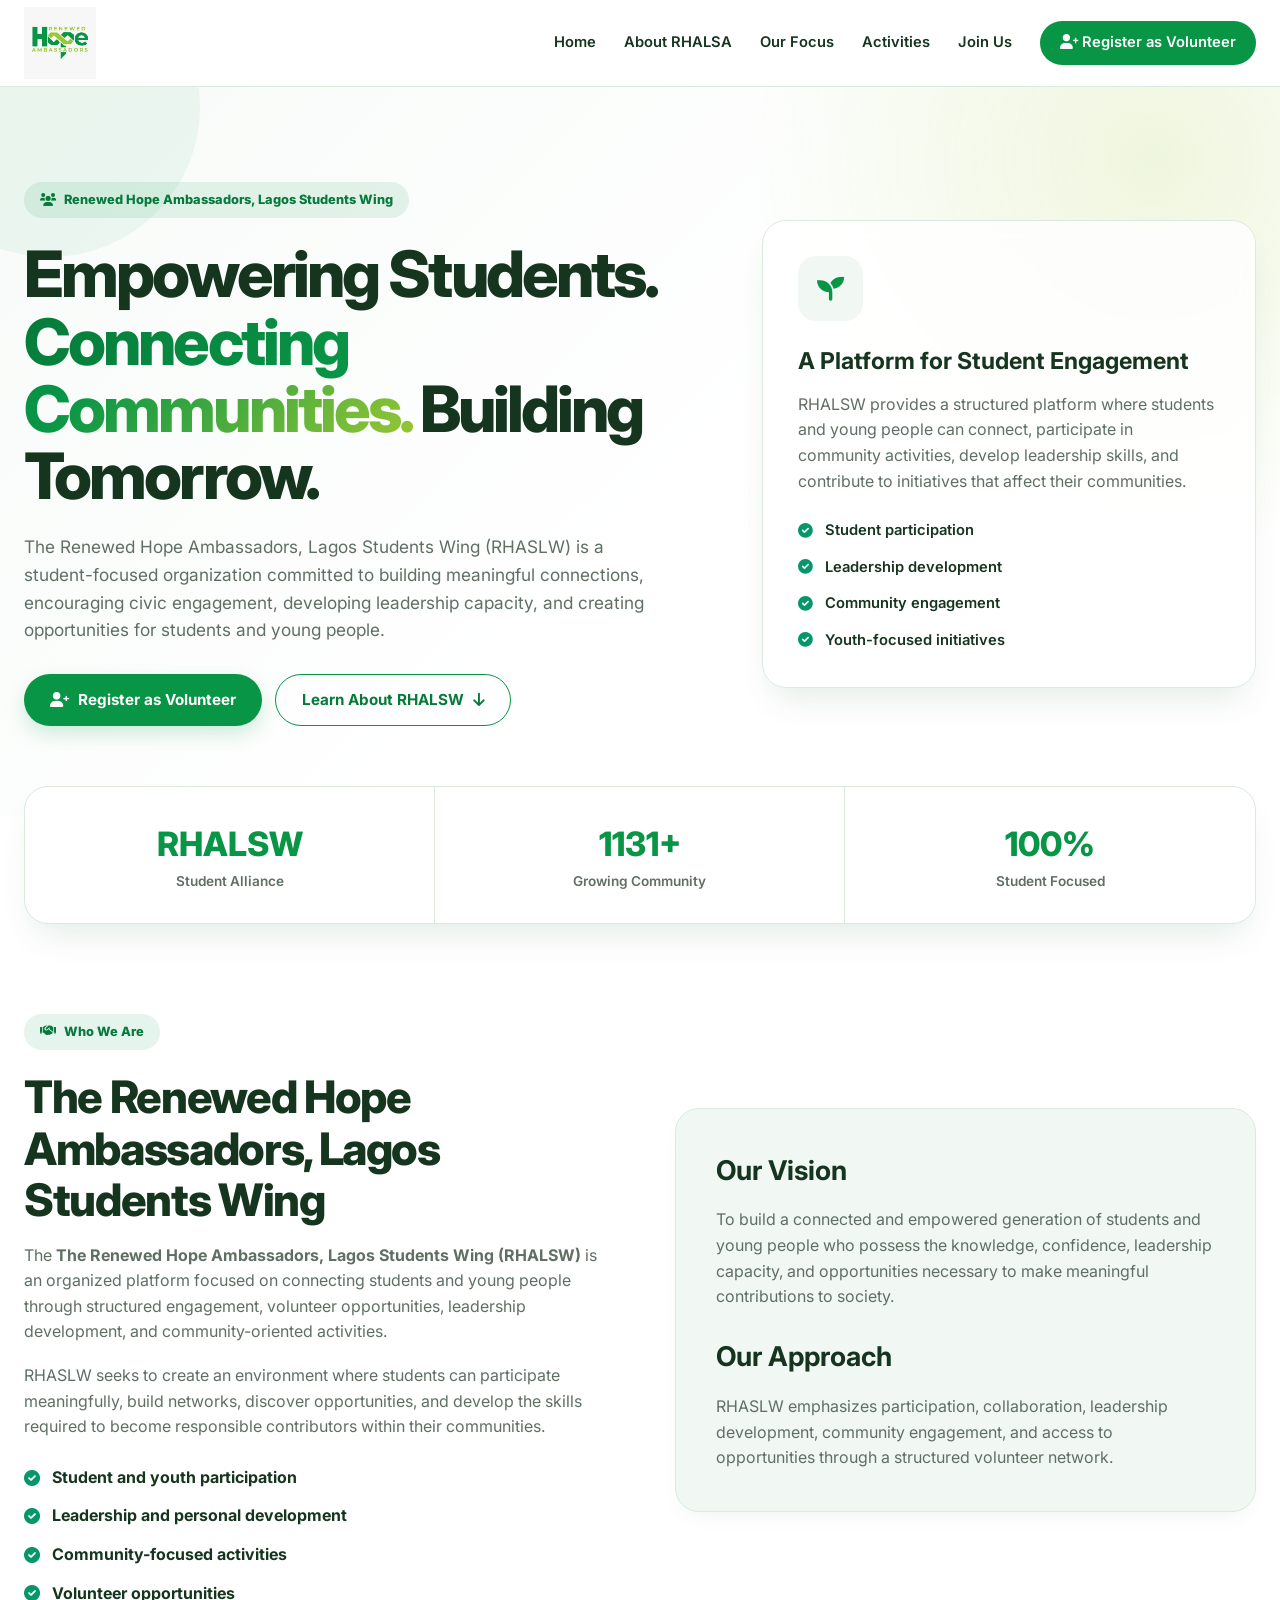
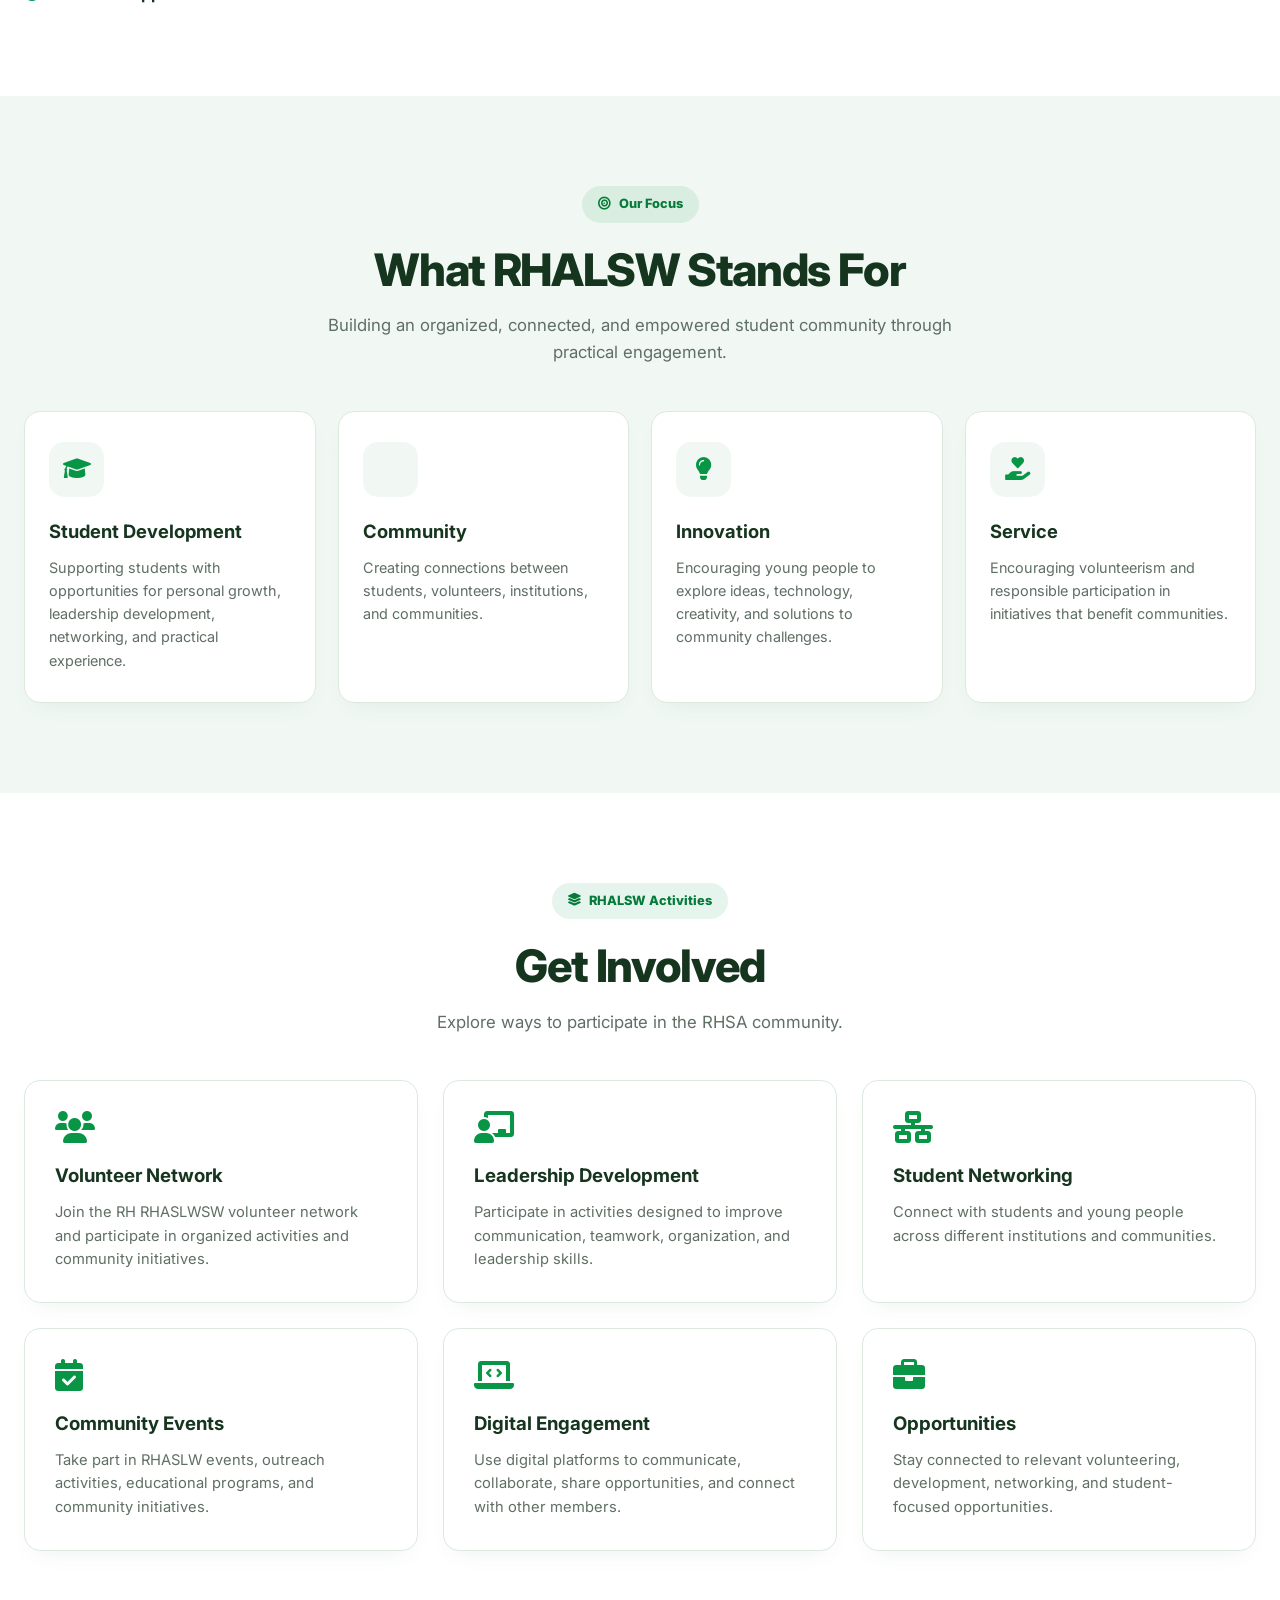
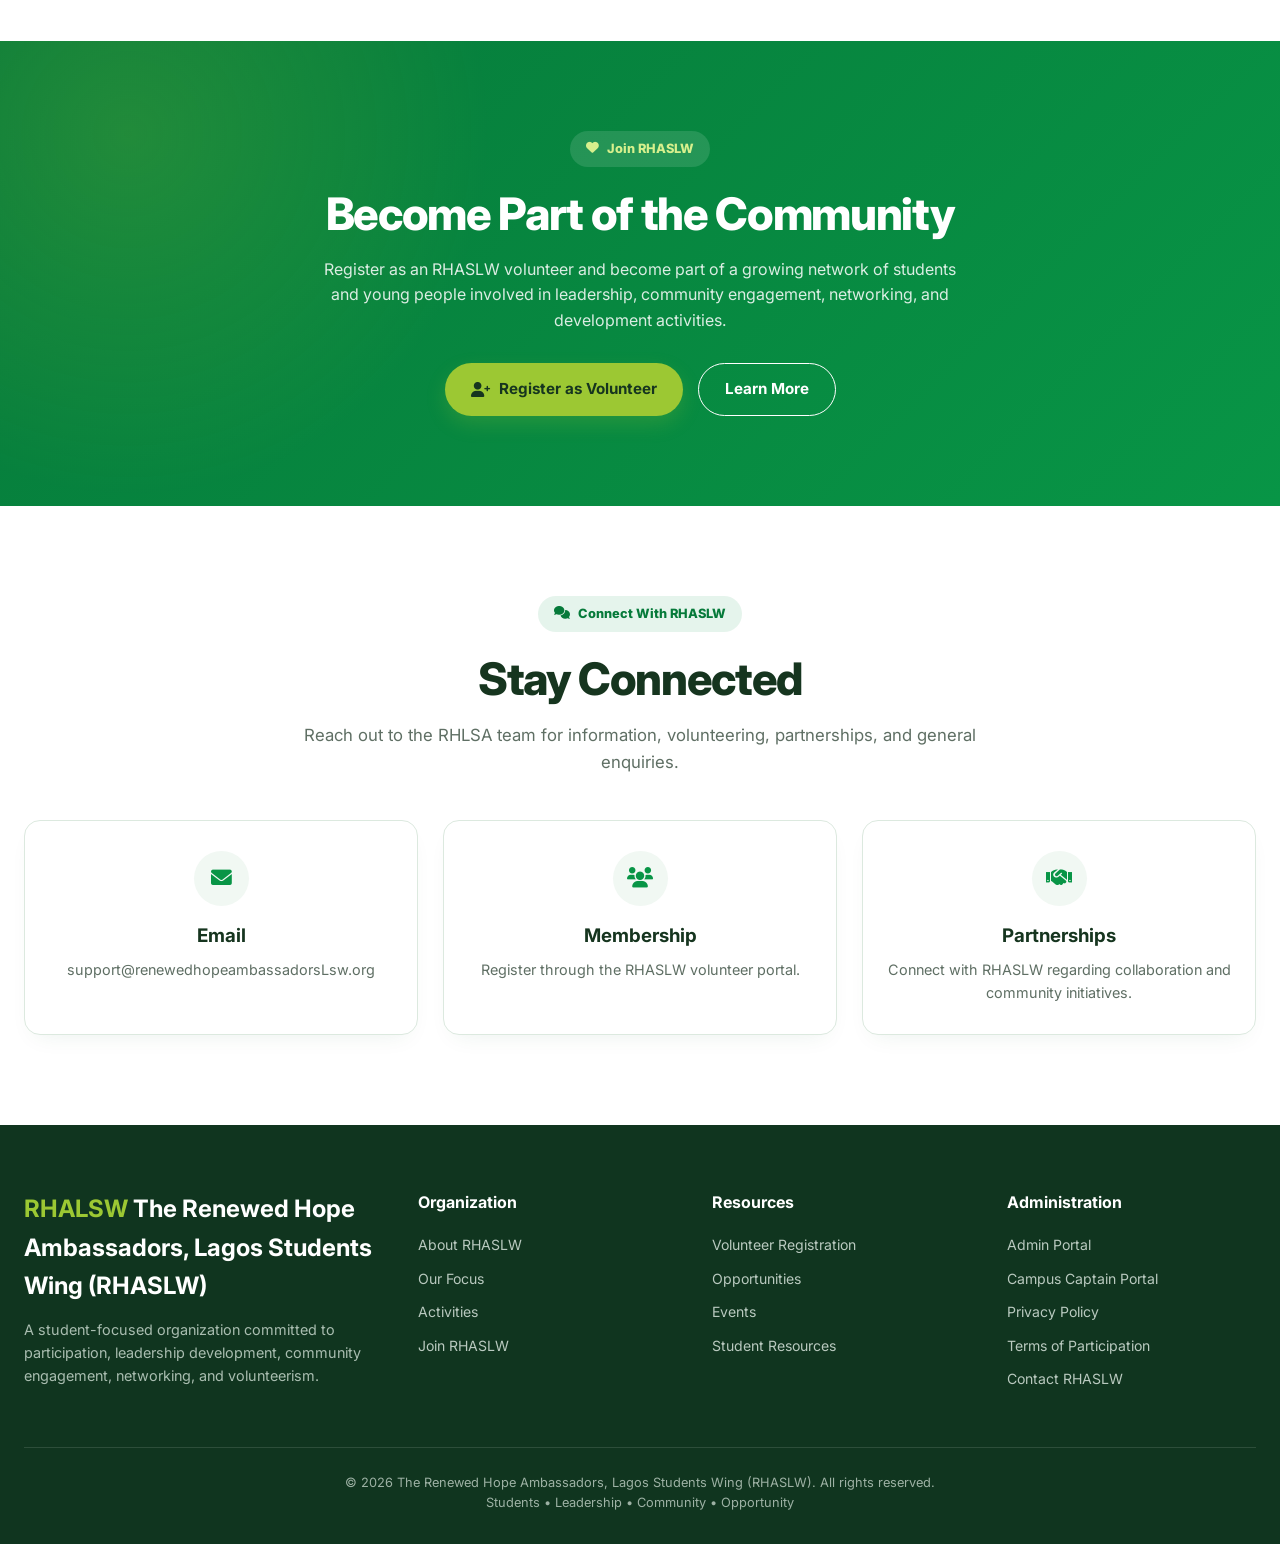
==== commit 1e4e2ab7: "updated" ====
--- a/index.html
+++ b/index.html
@@ -864,10 +864,15 @@
                         Register as Volunteer
                     </a>
 
+                    <!-- <a href="captain/login.html" class="admin-link" style="color: var(--primary-dark); font-weight: 700;">
+                        <i class="fas fa-crown"></i>
+                        Captain Portal
+                    </a>
+
                     <a href="admin/login.html" class="admin-link">
                         <i class="fas fa-lock"></i>
                         Admin
-                    </a>
+                    </a> -->
                 </div>
 
             </nav>
@@ -1581,6 +1586,10 @@
                         Admin Portal
                     </a>
 
+                        <a href="captain/login.html">
+                        Campus Captain Portal
+                    </a>
+
                     <a href="#">
                         Privacy Policy
                     </a>
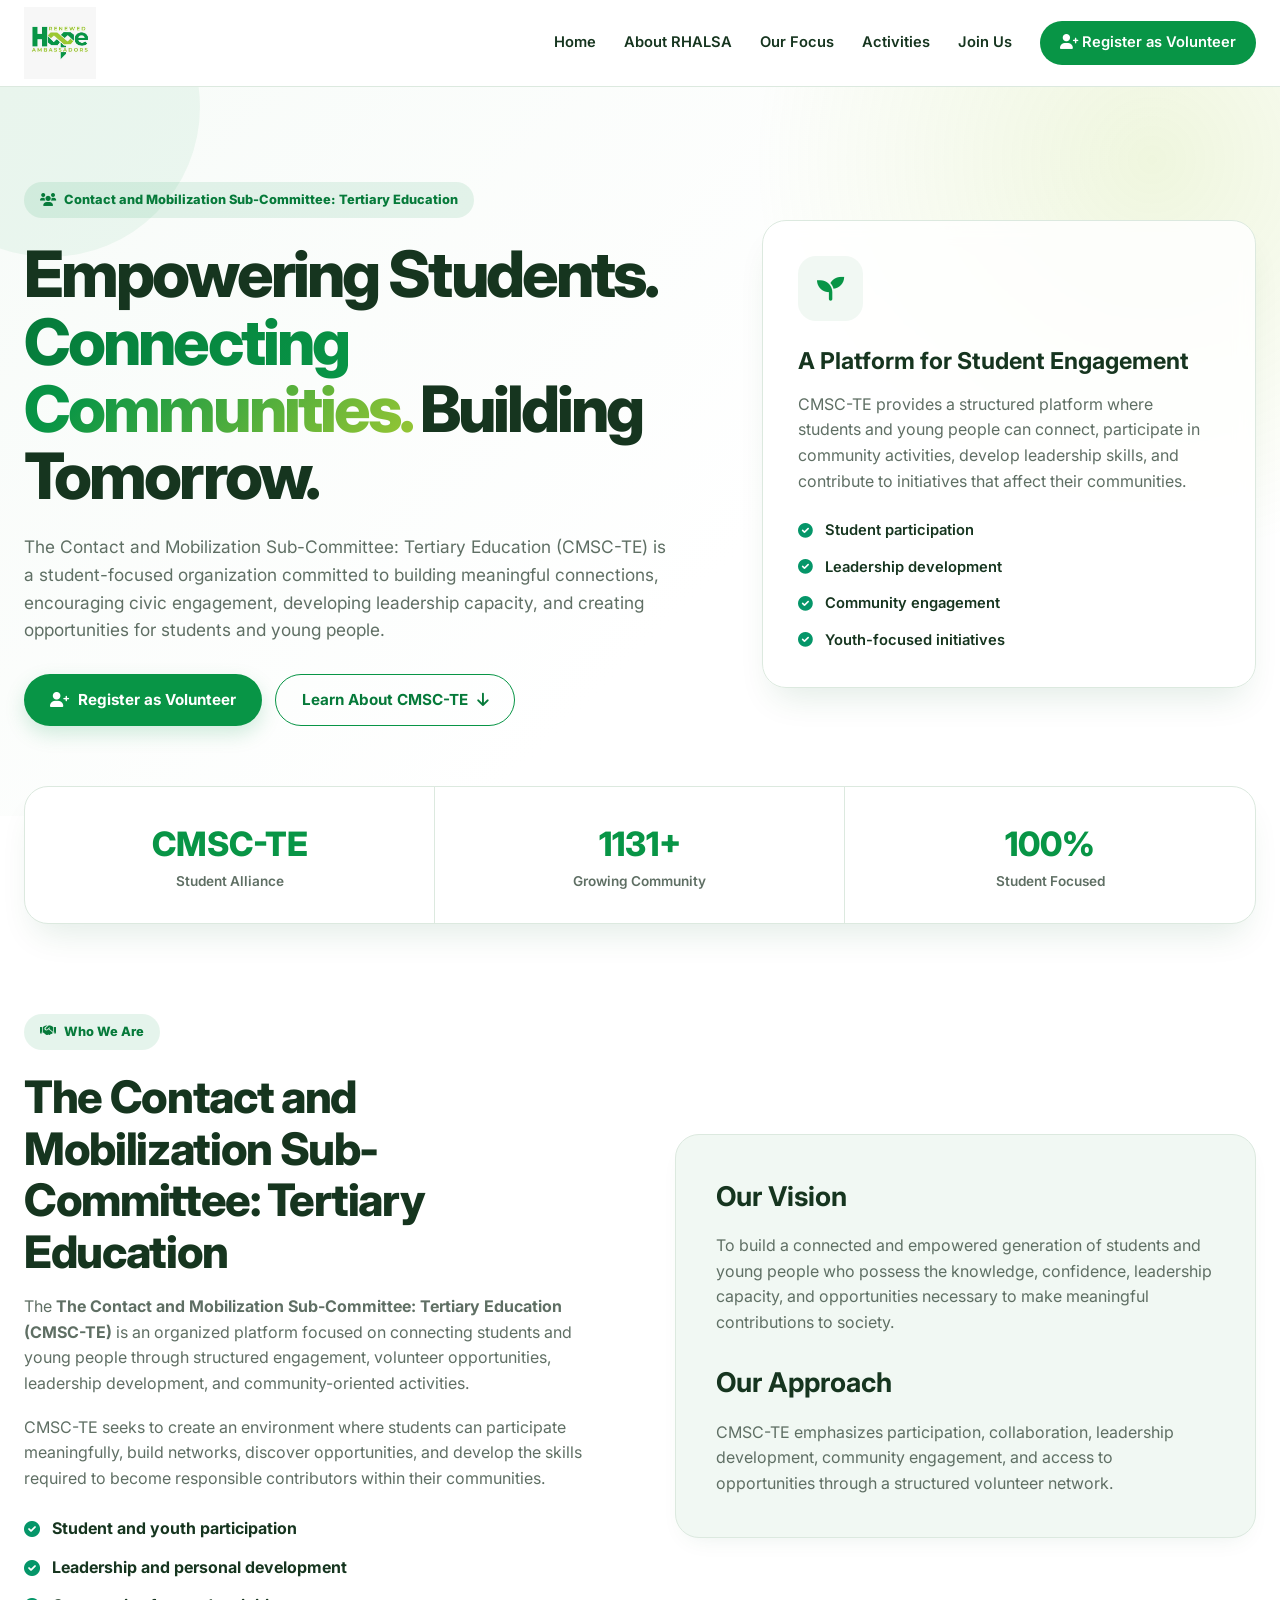
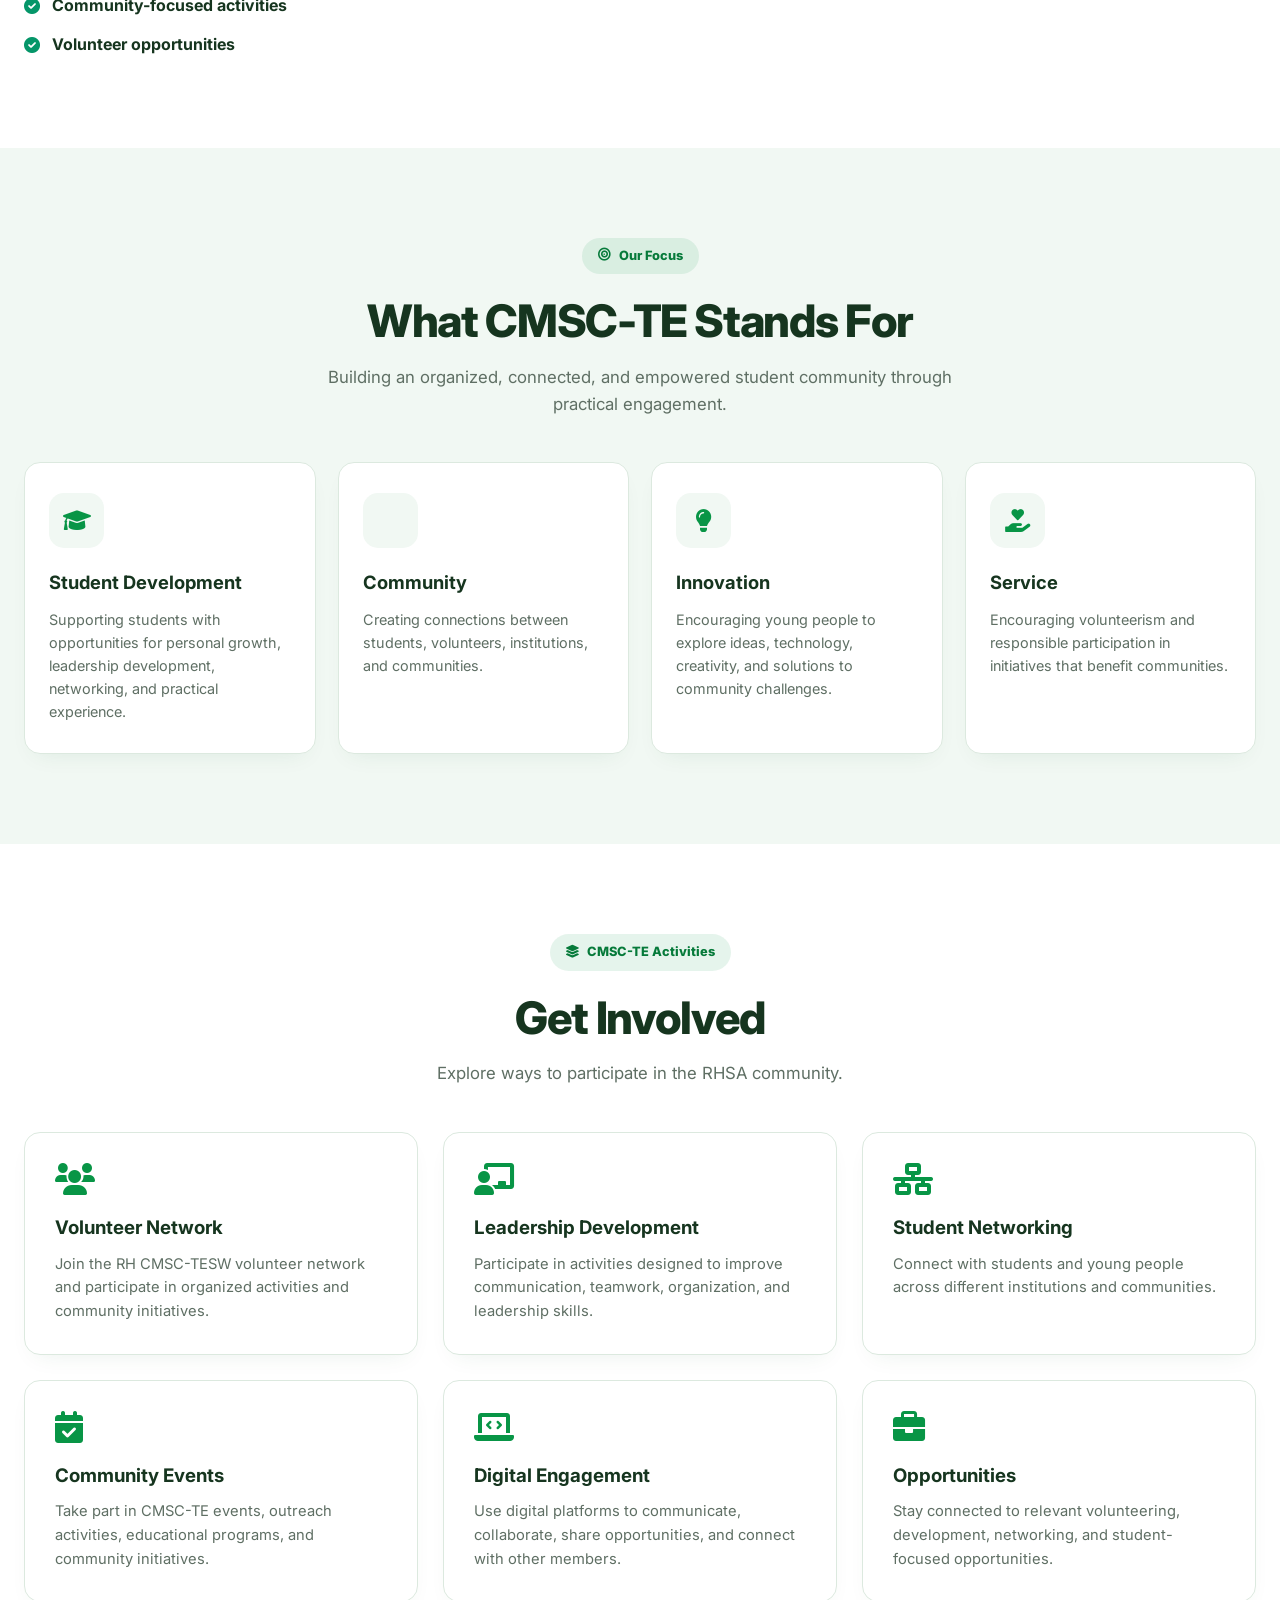
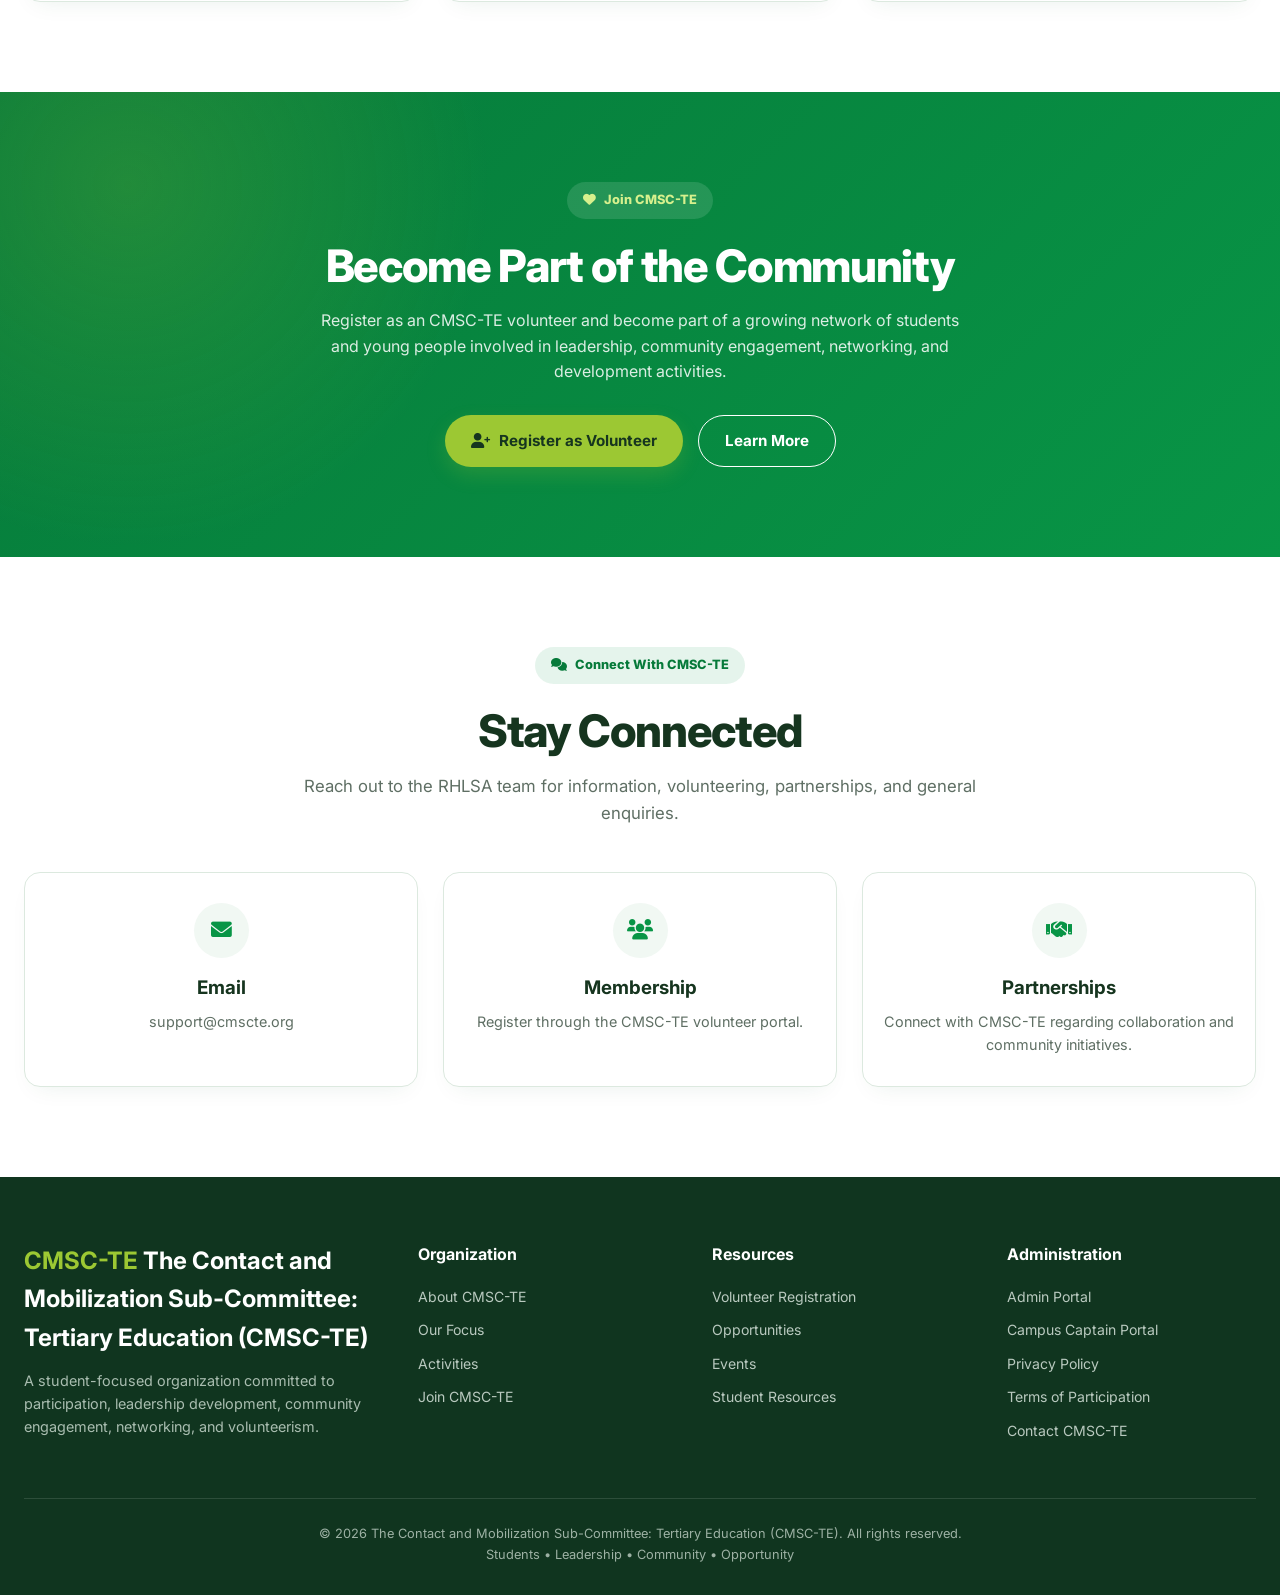
==== commit 5fdc8939: "updated" ====
--- a/index.html
+++ b/index.html
@@ -4,7 +4,7 @@
     <meta charset="UTF-8">
     <meta name="viewport" content="width=device-width, initial-scale=1.0, user-scalable=yes">
 
-    <title>RHASLW | The Renewed Hope Ambassadors, Students Wing (RHASLW) </title>
+    <title>CMSC-TE | Contact and Mobilization Sub-Committee: Tertiary Education</title>
 
     <link href="https://fonts.googleapis.com/css2?family=Inter:opsz,wght@14..32,300;400;500;600;700;800&display=swap" rel="stylesheet">
     <link rel="stylesheet" href="https://cdnjs.cloudflare.com/ajax/libs/font-awesome/6.0.0-beta3/css/all.min.css">
@@ -839,7 +839,7 @@
                 <a href="index.html" class="logo">
                     <img
                         src="./media/WhatsApp Image 2026-08-18 at 5.51.36 AM.jpeg"
-                        alt="The Renewed Hope Ambassadors, Students Wing  RHASLW) Logo"
+                        alt="Contact and Mobilization Sub-Committee: Tertiary Education Logo"
                     >
                 </a>
 
@@ -896,7 +896,7 @@
 
                         <span class="hero-badge">
                             <i class="fas fa-users"></i>
-                            Renewed Hope Ambassadors, Lagos Students Wing
+                            Contact and Mobilization Sub-Committee: Tertiary Education
                         </span>
 
                         <h1>
@@ -908,7 +908,7 @@
                         </h1>
 
                         <p>
-                            The Renewed Hope Ambassadors, Lagos Students Wing  (RHASLW) is a
+                            The Contact and Mobilization Sub-Committee: Tertiary Education  (CMSC-TE) is a
                             student-focused organization committed to building
                             meaningful connections, encouraging civic engagement,
                             developing leadership capacity, and creating
@@ -923,7 +923,7 @@
                             </a>
 
                             <a href="#about" class="btn btn-outline">
-                                Learn About RHALSW
+                                Learn About CMSC-TE
                                 <i class="fas fa-arrow-down"></i>
                             </a>
 
@@ -943,7 +943,7 @@
                         </h3>
 
                         <p>
-                            RHALSW provides a structured platform where students
+                            CMSC-TE provides a structured platform where students
                             and young people can connect, participate in
                             community activities, develop leadership skills,
                             and contribute to initiatives that affect their
@@ -995,7 +995,7 @@
 
                     <div class="stat-item">
                         <div class="stat-number">
-                            RHALSW
+                            CMSC-TE
                         </div>
                         <div class="stat-label">
                             Student Alliance
@@ -1045,11 +1045,11 @@
                         </span>
 
                         <h2 class="section-title">
-                            The Renewed Hope Ambassadors, Lagos Students Wing 
+                            The Contact and Mobilization Sub-Committee: Tertiary Education 
                         </h2>
 
                         <p>
-                            The <strong>The Renewed Hope Ambassadors, Lagos Students Wing (RHALSW)
+                            The <strong>The Contact and Mobilization Sub-Committee: Tertiary Education (CMSC-TE)
                             </strong> is an organized platform focused
                             on connecting students and young people through
                             structured engagement, volunteer opportunities,
@@ -1058,7 +1058,7 @@
                         </p>
 
                         <p>
-                         RHASLW seeks to create an environment where students
+                         CMSC-TE seeks to create an environment where students
                             can participate meaningfully, build networks,
                             discover opportunities, and develop the skills
                             required to become responsible contributors within
@@ -1113,7 +1113,7 @@
                         </h3>
 
                         <p>
-                         RHASLW emphasizes participation, collaboration,
+                         CMSC-TE emphasizes participation, collaboration,
                             leadership development, community engagement, and
                             access to opportunities through a structured
                             volunteer network.
@@ -1144,7 +1144,7 @@
                     </span>
 
                     <h2 class="section-title">
-                        What RHALSW Stands For
+                        What CMSC-TE Stands For
                     </h2>
 
                     <p class="section-subtitle">
@@ -1250,7 +1250,7 @@
 
                     <span class="hero-badge">
                         <i class="fas fa-layer-group"></i>
-                        RHALSW Activities
+                        CMSC-TE Activities
                     </span>
 
                     <h2 class="section-title">
@@ -1275,7 +1275,7 @@
                         </h3>
 
                         <p>
-                            Join the RH RHASLWSW volunteer network and participate
+                            Join the RH CMSC-TESW volunteer network and participate
                             in organized activities and community initiatives.
                         </p>
 
@@ -1324,7 +1324,7 @@
                         </h3>
 
                         <p>
-                            Take part in RHASLW events, outreach activities,
+                            Take part in CMSC-TE events, outreach activities,
                             educational programs, and community initiatives.
                         </p>
 
@@ -1382,7 +1382,7 @@
 
                     <span class="hero-badge">
                         <i class="fas fa-heart"></i>
-                        Join RHASLW
+                        Join CMSC-TE
                     </span>
 
                     <h2 class="section-title">
@@ -1390,7 +1390,7 @@
                     </h2>
 
                     <p>
-                        Register as an RHASLW volunteer and become part of a
+                        Register as an CMSC-TE volunteer and become part of a
                         growing network of students and young people involved
                         in leadership, community engagement, networking, and
                         development activities.
@@ -1429,7 +1429,7 @@
 
                     <span class="hero-badge">
                         <i class="fas fa-comments"></i>
-                        Connect With RHASLW
+                        Connect With CMSC-TE
                     </span>
 
                     <h2 class="section-title">
@@ -1455,7 +1455,7 @@
                         </h3>
 
                         <p>
-                            support@renewedhopeambassadorsLsw.org
+                            support@cmscte.org
                         </p>
 
                     </div>
@@ -1470,7 +1470,7 @@
                         </h3>
 
                         <p>
-                            Register through the RHASLW volunteer portal.
+                            Register through the CMSC-TE volunteer portal.
                         </p>
 
                     </div>
@@ -1485,7 +1485,7 @@
                         </h3>
 
                         <p>
-                            Connect with RHASLW regarding collaboration
+                            Connect with CMSC-TE regarding collaboration
                             and community initiatives.
                         </p>
 
@@ -1513,8 +1513,8 @@
                 <div class="footer-brand">
 
                     <h3>
-                        <span> RHALSW </span> 
-                        The Renewed Hope Ambassadors, Lagos Students Wing  (RHASLW)
+                        <span> CMSC-TE </span> 
+                        The Contact and Mobilization Sub-Committee: Tertiary Education  (CMSC-TE)
                     </h3>
 
                     <p>
@@ -1533,7 +1533,7 @@
                     </h4>
 
                     <a href="#about">
-                        About RHASLW
+                        About CMSC-TE
                     </a>
 
                     <a href="#focus">
@@ -1545,7 +1545,7 @@
                     </a>
 
                     <a href="#join">
-                        Join RHASLW
+                        Join CMSC-TE
                     </a>
 
                 </div>
@@ -1599,7 +1599,7 @@
                     </a>
 
                     <a href="#">
-                        Contact RHASLW
+                        Contact CMSC-TE
                     </a>
 
                 </div>
@@ -1609,7 +1609,7 @@
 
             <div class="copyright">
 
-                &copy; 2026 The Renewed Hope Ambassadors, Lagos Students Wing  (RHASLW).
+                &copy; 2026 The Contact and Mobilization Sub-Committee: Tertiary Education  (CMSC-TE).
                 All rights reserved.
 
                 <br>
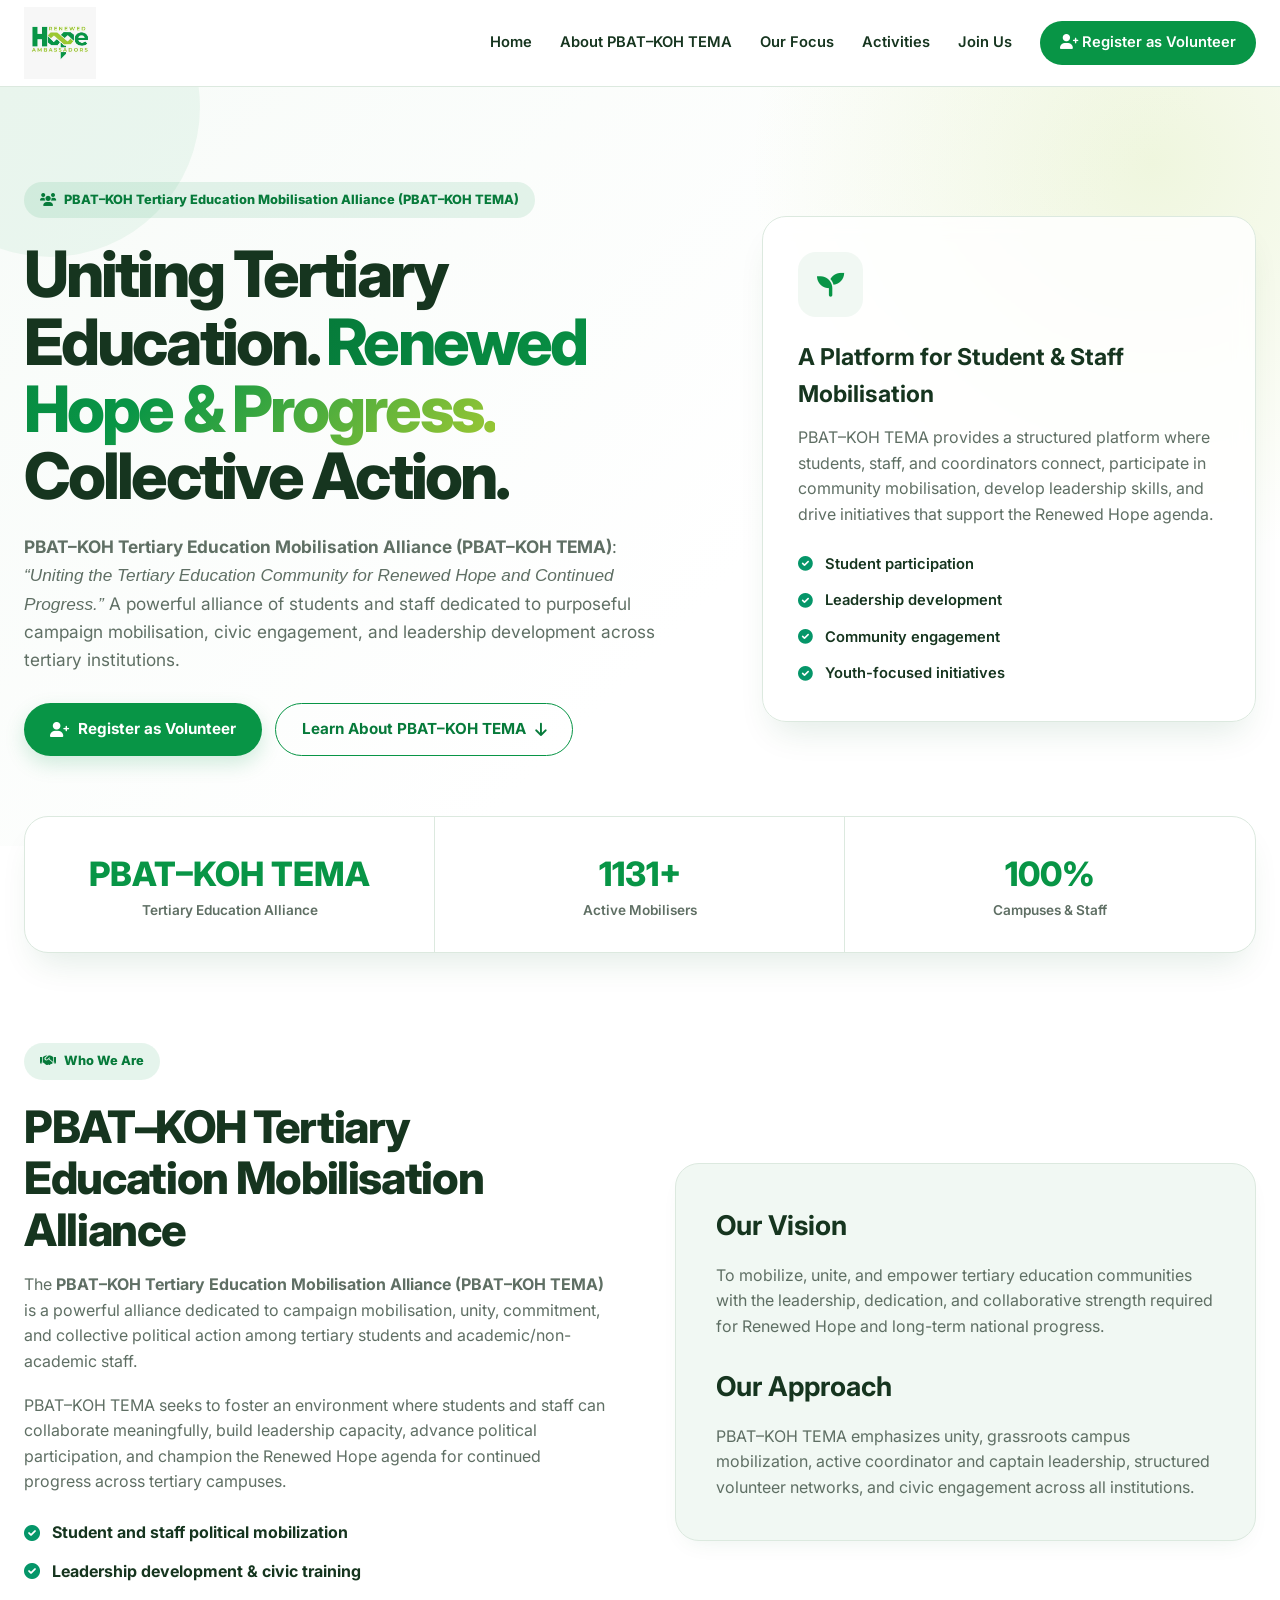
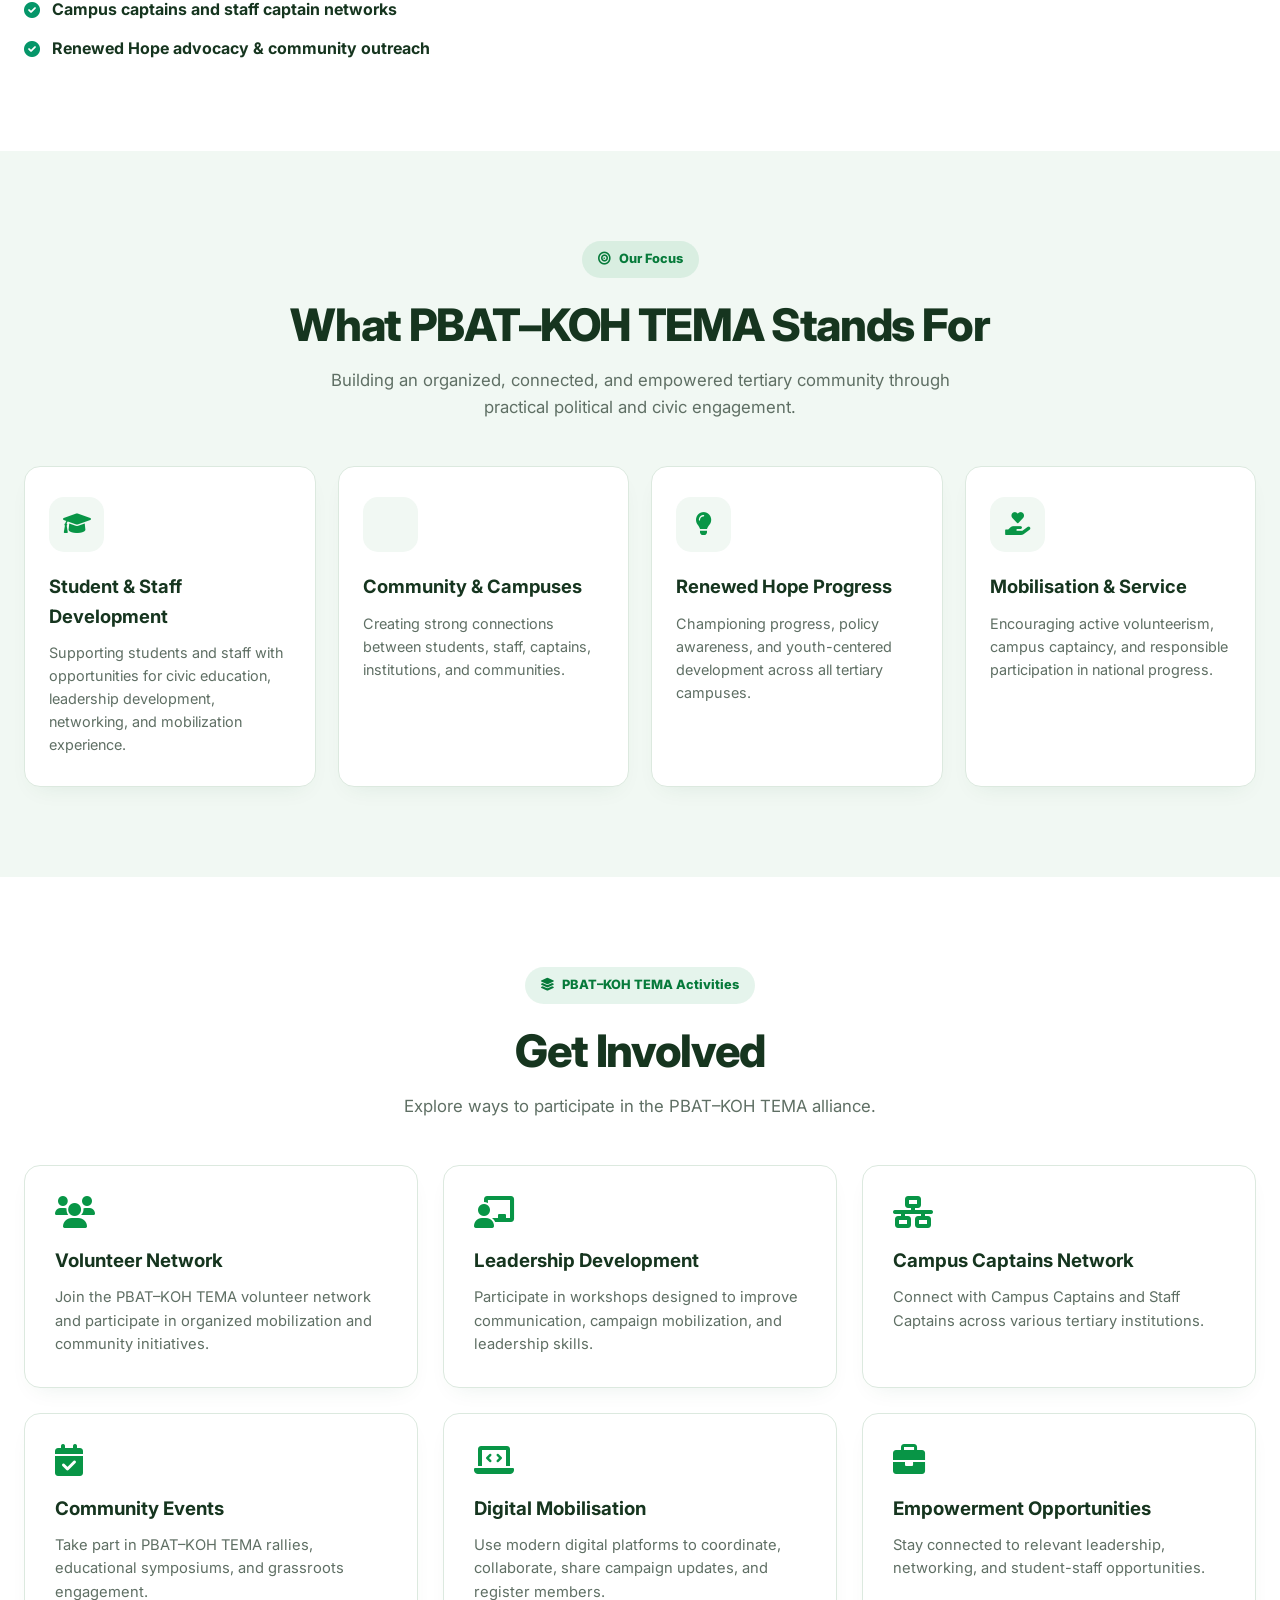
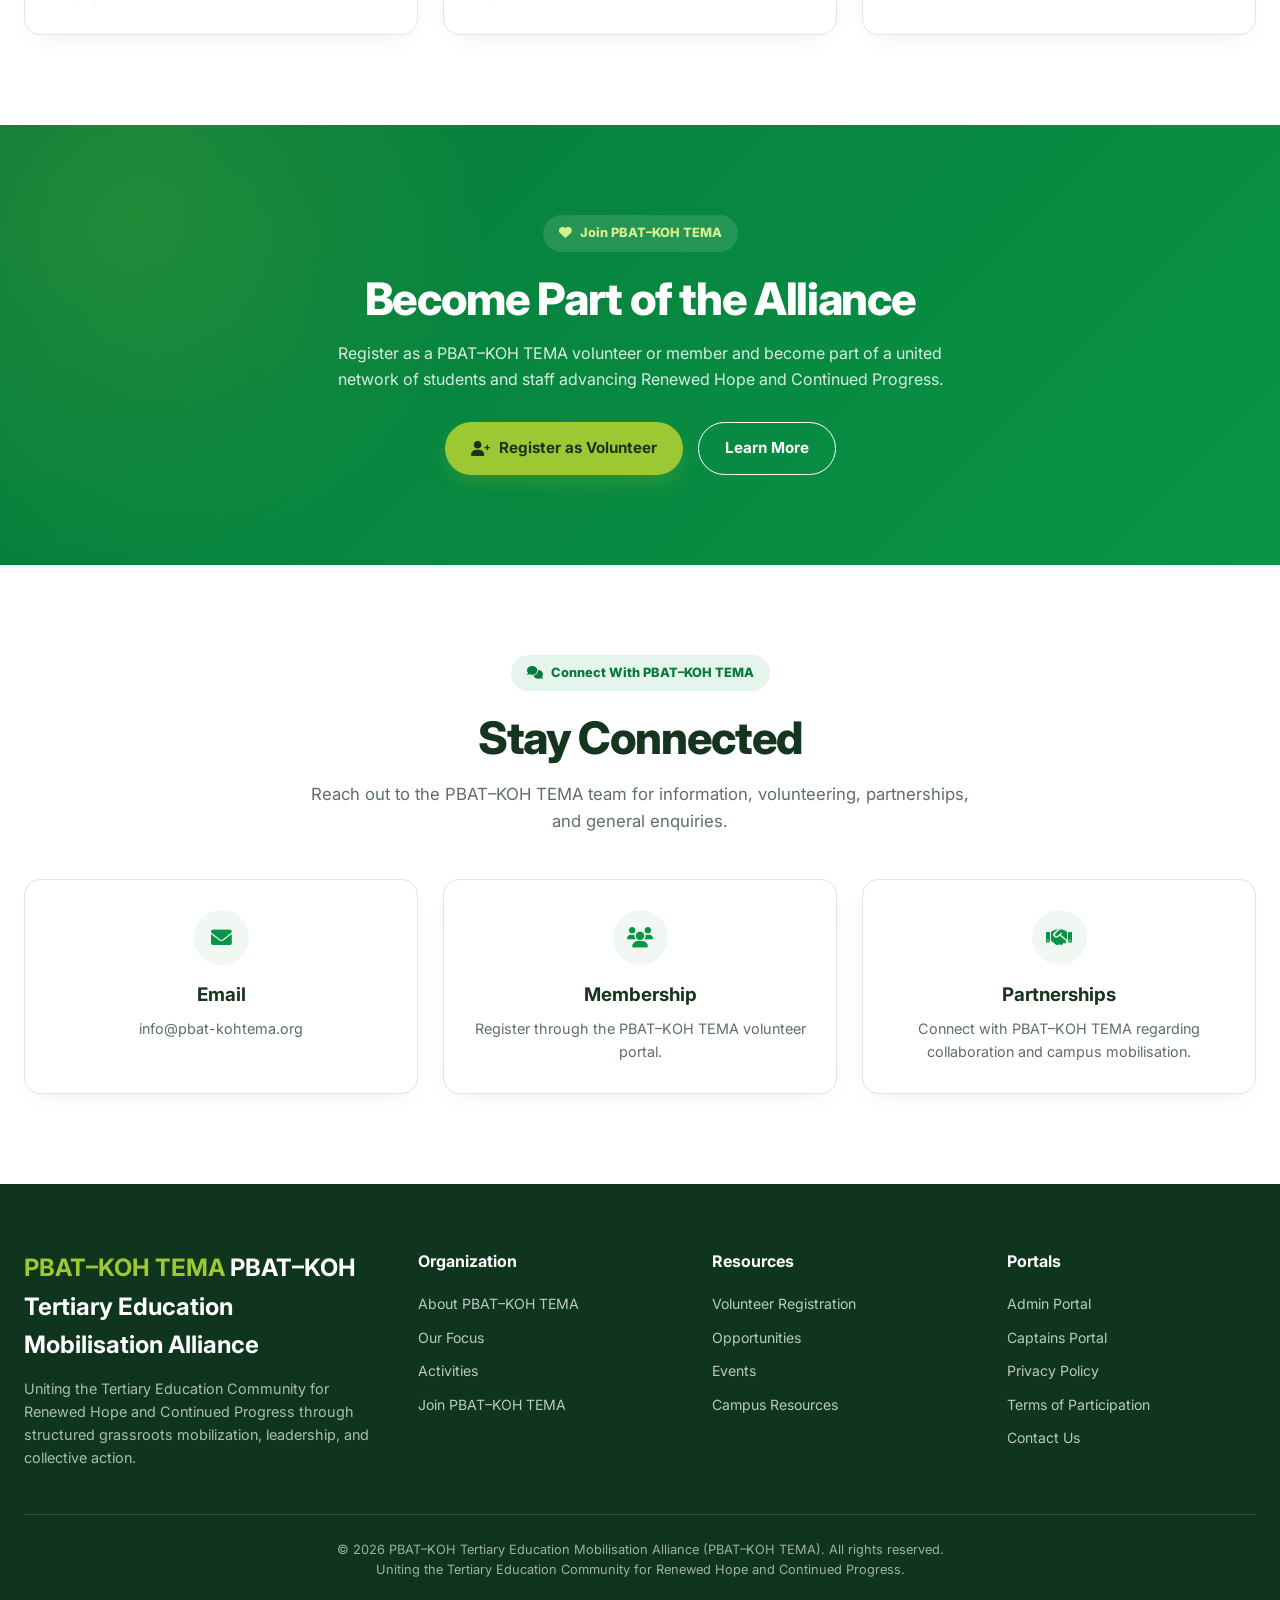
==== commit 3110b120: "Name Changed" ====
--- a/index.html
+++ b/index.html
@@ -4,7 +4,7 @@
     <meta charset="UTF-8">
     <meta name="viewport" content="width=device-width, initial-scale=1.0, user-scalable=yes">
 
-    <title>CMSC-TE | Contact and Mobilization Sub-Committee: Tertiary Education</title>
+    <title>PBAT–KOH TEMA | PBAT–KOH Tertiary Education Mobilisation Alliance</title>
 
     <link href="https://fonts.googleapis.com/css2?family=Inter:opsz,wght@14..32,300;400;500;600;700;800&display=swap" rel="stylesheet">
     <link rel="stylesheet" href="https://cdnjs.cloudflare.com/ajax/libs/font-awesome/6.0.0-beta3/css/all.min.css">
@@ -839,7 +839,7 @@
                 <a href="index.html" class="logo">
                     <img
                         src="./media/WhatsApp Image 2026-08-18 at 5.51.36 AM.jpeg"
-                        alt="Contact and Mobilization Sub-Committee: Tertiary Education Logo"
+                        alt="PBAT–KOH Tertiary Education Mobilisation Alliance Logo"
                     >
                 </a>
 
@@ -854,7 +854,7 @@
 
                 <div class="nav-links" id="nav-links">
                     <a href="index.html">Home</a>
-                    <a href="#about">About RHALSA</a>
+                    <a href="#about">About PBAT–KOH TEMA</a>
                     <a href="#focus">Our Focus</a>
                     <a href="#activities">Activities</a>
                     <a href="#join">Join Us</a>
@@ -896,23 +896,22 @@
 
                         <span class="hero-badge">
                             <i class="fas fa-users"></i>
-                            Contact and Mobilization Sub-Committee: Tertiary Education
+                            PBAT–KOH Tertiary Education Mobilisation Alliance (PBAT–KOH TEMA)
                         </span>
 
                         <h1>
-                            Empowering Students.
+                            Uniting Tertiary Education.
                             <span class="text-gradient">
-                                Connecting Communities.
+                                Renewed Hope & Progress.
                             </span>
-                            Building Tomorrow.
+                            Collective Action.
                         </h1>
 
                         <p>
-                            The Contact and Mobilization Sub-Committee: Tertiary Education  (CMSC-TE) is a
-                            student-focused organization committed to building
-                            meaningful connections, encouraging civic engagement,
-                            developing leadership capacity, and creating
-                            opportunities for students and young people.
+                            <strong>PBAT–KOH Tertiary Education Mobilisation Alliance (PBAT–KOH TEMA)</strong>:
+                            <em>“Uniting the Tertiary Education Community for Renewed Hope and Continued Progress.”</em>
+                            A powerful alliance of students and staff dedicated to purposeful campaign mobilisation,
+                            civic engagement, and leadership development across tertiary institutions.
                         </p>
 
                         <div class="hero-buttons">
@@ -923,7 +922,7 @@
                             </a>
 
                             <a href="#about" class="btn btn-outline">
-                                Learn About CMSC-TE
+                                Learn About PBAT–KOH TEMA
                                 <i class="fas fa-arrow-down"></i>
                             </a>
 
@@ -939,15 +938,14 @@
                         </div>
 
                         <h3>
-                            A Platform for Student Engagement
+                            A Platform for Student & Staff Mobilisation
                         </h3>
 
                         <p>
-                            CMSC-TE provides a structured platform where students
-                            and young people can connect, participate in
-                            community activities, develop leadership skills,
-                            and contribute to initiatives that affect their
-                            communities.
+                            PBAT–KOH TEMA provides a structured platform where students,
+                            staff, and coordinators connect, participate in
+                            community mobilisation, develop leadership skills,
+                            and drive initiatives that support the Renewed Hope agenda.
                         </p>
 
                         <div class="hero-points">
@@ -995,10 +993,10 @@
 
                     <div class="stat-item">
                         <div class="stat-number">
-                            CMSC-TE
+                            PBAT–KOH TEMA
                         </div>
                         <div class="stat-label">
-                            Student Alliance
+                            Tertiary Education Alliance
                         </div>
                     </div>
 
@@ -1007,7 +1005,7 @@
                             1131+
                         </div>
                         <div class="stat-label">
-                            Growing Community
+                            Active Mobilisers
                         </div>
                     </div>
 
@@ -1016,7 +1014,7 @@
                             100%
                         </div>
                         <div class="stat-label">
-                            Student Focused
+                            Campuses & Staff
                         </div>
                     </div>
 
@@ -1045,46 +1043,37 @@
                         </span>
 
                         <h2 class="section-title">
-                            The Contact and Mobilization Sub-Committee: Tertiary Education 
+                            PBAT–KOH Tertiary Education Mobilisation Alliance
                         </h2>
 
                         <p>
-                            The <strong>The Contact and Mobilization Sub-Committee: Tertiary Education (CMSC-TE)
-                            </strong> is an organized platform focused
-                            on connecting students and young people through
-                            structured engagement, volunteer opportunities,
-                            leadership development, and community-oriented
-                            activities.
-                        </p>
-
-                        <p>
-                         CMSC-TE seeks to create an environment where students
-                            can participate meaningfully, build networks,
-                            discover opportunities, and develop the skills
-                            required to become responsible contributors within
-                            their communities.
+                            The <strong>PBAT–KOH Tertiary Education Mobilisation Alliance (PBAT–KOH TEMA)</strong> is a powerful alliance dedicated to campaign mobilisation, unity, commitment, and collective political action among tertiary students and academic/non-academic staff.
+                        </p>
+
+                        <p>
+                            PBAT–KOH TEMA seeks to foster an environment where students and staff can collaborate meaningfully, build leadership capacity, advance political participation, and champion the Renewed Hope agenda for continued progress across tertiary campuses.
                         </p>
 
                         <div class="about-list">
 
                             <div>
                                 <i class="fas fa-circle-check"></i>
-                                Student and youth participation
+                                Student and staff political mobilization
                             </div>
 
                             <div>
                                 <i class="fas fa-circle-check"></i>
-                                Leadership and personal development
+                                Leadership development & civic training
                             </div>
 
                             <div>
                                 <i class="fas fa-circle-check"></i>
-                                Community-focused activities
+                                Campus captains and staff captain networks
                             </div>
 
                             <div>
                                 <i class="fas fa-circle-check"></i>
-                                Volunteer opportunities
+                                Renewed Hope advocacy & community outreach
                             </div>
 
                         </div>
@@ -1099,11 +1088,7 @@
                         </h3>
 
                         <p>
-                            To build a connected and empowered generation of
-                            students and young people who possess the knowledge,
-                            confidence, leadership capacity, and opportunities
-                            necessary to make meaningful contributions to
-                            society.
+                            To mobilize, unite, and empower tertiary education communities with the leadership, dedication, and collaborative strength required for Renewed Hope and long-term national progress.
                         </p>
 
                         <br>
@@ -1113,10 +1098,7 @@
                         </h3>
 
                         <p>
-                         CMSC-TE emphasizes participation, collaboration,
-                            leadership development, community engagement, and
-                            access to opportunities through a structured
-                            volunteer network.
+                            PBAT–KOH TEMA emphasizes unity, grassroots campus mobilization, active coordinator and captain leadership, structured volunteer networks, and civic engagement across all institutions.
                         </p>
 
                     </div>
@@ -1144,12 +1126,12 @@
                     </span>
 
                     <h2 class="section-title">
-                        What CMSC-TE Stands For
+                        What PBAT–KOH TEMA Stands For
                     </h2>
 
                     <p class="section-subtitle">
                         Building an organized, connected, and empowered
-                        student community through practical engagement.
+                        tertiary community through practical political and civic engagement.
                     </p>
 
                 </div>
@@ -1164,13 +1146,13 @@
                         </div>
 
                         <h3>
-                            Student Development
+                            Student & Staff Development
                         </h3>
 
                         <p>
-                            Supporting students with opportunities for
-                            personal growth, leadership development,
-                            networking, and practical experience.
+                            Supporting students and staff with opportunities for
+                            civic education, leadership development,
+                            networking, and mobilization experience.
                         </p>
 
                     </div>
@@ -1183,12 +1165,12 @@
                         </div>
 
                         <h3>
-                            Community
+                            Community & Campuses
                         </h3>
 
                         <p>
-                            Creating connections between students,
-                            volunteers, institutions, and communities.
+                            Creating strong connections between students,
+                            staff, captains, institutions, and communities.
                         </p>
 
                     </div>
@@ -1201,13 +1183,12 @@
                         </div>
 
                         <h3>
-                            Innovation
+                            Renewed Hope Progress
                         </h3>
 
                         <p>
-                            Encouraging young people to explore ideas,
-                            technology, creativity, and solutions to
-                            community challenges.
+                            Championing progress, policy awareness, and youth-centered
+                            development across all tertiary campuses.
                         </p>
 
                     </div>
@@ -1220,13 +1201,12 @@
                         </div>
 
                         <h3>
-                            Service
+                            Mobilisation & Service
                         </h3>
 
                         <p>
-                            Encouraging volunteerism and responsible
-                            participation in initiatives that benefit
-                            communities.
+                            Encouraging active volunteerism, campus captaincy,
+                            and responsible participation in national progress.
                         </p>
 
                     </div>
@@ -1250,7 +1230,7 @@
 
                     <span class="hero-badge">
                         <i class="fas fa-layer-group"></i>
-                        CMSC-TE Activities
+                        PBAT–KOH TEMA Activities
                     </span>
 
                     <h2 class="section-title">
@@ -1258,7 +1238,7 @@
                     </h2>
 
                     <p class="section-subtitle">
-                        Explore ways to participate in the RHSA community.
+                        Explore ways to participate in the PBAT–KOH TEMA alliance.
                     </p>
 
                 </div>
@@ -1275,8 +1255,8 @@
                         </h3>
 
                         <p>
-                            Join the RH CMSC-TESW volunteer network and participate
-                            in organized activities and community initiatives.
+                            Join the PBAT–KOH TEMA volunteer network and participate
+                            in organized mobilization and community initiatives.
                         </p>
 
                     </div>
@@ -1291,9 +1271,8 @@
                         </h3>
 
                         <p>
-                            Participate in activities designed to improve
-                            communication, teamwork, organization, and
-                            leadership skills.
+                            Participate in workshops designed to improve
+                            communication, campaign mobilization, and leadership skills.
                         </p>
 
                     </div>
@@ -1304,12 +1283,12 @@
                         <i class="fas fa-network-wired"></i>
 
                         <h3>
-                            Student Networking
+                            Campus Captains Network
                         </h3>
 
                         <p>
-                            Connect with students and young people across
-                            different institutions and communities.
+                            Connect with Campus Captains and Staff Captains across
+                            various tertiary institutions.
                         </p>
 
                     </div>
@@ -1324,8 +1303,8 @@
                         </h3>
 
                         <p>
-                            Take part in CMSC-TE events, outreach activities,
-                            educational programs, and community initiatives.
+                            Take part in PBAT–KOH TEMA rallies, educational symposiums,
+                            and grassroots engagement.
                         </p>
 
                     </div>
@@ -1336,12 +1315,12 @@
                         <i class="fas fa-laptop-code"></i>
 
                         <h3>
-                            Digital Engagement
+                            Digital Mobilisation
                         </h3>
 
                         <p>
-                            Use digital platforms to communicate, collaborate,
-                            share opportunities, and connect with other members.
+                            Use modern digital platforms to coordinate, collaborate,
+                            share campaign updates, and register members.
                         </p>
 
                     </div>
@@ -1352,13 +1331,12 @@
                         <i class="fas fa-briefcase"></i>
 
                         <h3>
-                            Opportunities
+                            Empowerment Opportunities
                         </h3>
 
                         <p>
-                            Stay connected to relevant volunteering,
-                            development, networking, and student-focused
-                            opportunities.
+                            Stay connected to relevant leadership,
+                            networking, and student-staff opportunities.
                         </p>
 
                     </div>
@@ -1382,18 +1360,17 @@
 
                     <span class="hero-badge">
                         <i class="fas fa-heart"></i>
-                        Join CMSC-TE
+                        Join PBAT–KOH TEMA
                     </span>
 
                     <h2 class="section-title">
-                        Become Part of the Community
+                        Become Part of the Alliance
                     </h2>
 
                     <p>
-                        Register as an CMSC-TE volunteer and become part of a
-                        growing network of students and young people involved
-                        in leadership, community engagement, networking, and
-                        development activities.
+                        Register as a PBAT–KOH TEMA volunteer or member and become part of a
+                        united network of students and staff advancing
+                        Renewed Hope and Continued Progress.
                     </p>
 
                     <div class="join-buttons">
@@ -1429,7 +1406,7 @@
 
                     <span class="hero-badge">
                         <i class="fas fa-comments"></i>
-                        Connect With CMSC-TE
+                        Connect With PBAT–KOH TEMA
                     </span>
 
                     <h2 class="section-title">
@@ -1437,7 +1414,7 @@
                     </h2>
 
                     <p class="section-subtitle">
-                        Reach out to the RHLSA team for information,
+                        Reach out to the PBAT–KOH TEMA team for information,
                         volunteering, partnerships, and general enquiries.
                     </p>
 
@@ -1455,7 +1432,7 @@
                         </h3>
 
                         <p>
-                            support@cmscte.org
+                            info@pbat-kohtema.org
                         </p>
 
                     </div>
@@ -1470,7 +1447,7 @@
                         </h3>
 
                         <p>
-                            Register through the CMSC-TE volunteer portal.
+                            Register through the PBAT–KOH TEMA volunteer portal.
                         </p>
 
                     </div>
@@ -1485,8 +1462,8 @@
                         </h3>
 
                         <p>
-                            Connect with CMSC-TE regarding collaboration
-                            and community initiatives.
+                            Connect with PBAT–KOH TEMA regarding collaboration
+                            and campus mobilisation.
                         </p>
 
                     </div>
@@ -1513,14 +1490,12 @@
                 <div class="footer-brand">
 
                     <h3>
-                        <span> CMSC-TE </span> 
-                        The Contact and Mobilization Sub-Committee: Tertiary Education  (CMSC-TE)
+                        <span> PBAT–KOH TEMA </span> 
+                        PBAT–KOH Tertiary Education Mobilisation Alliance
                     </h3>
 
                     <p>
-                        A student-focused organization committed to
-                        participation, leadership development, community
-                        engagement, networking, and volunteerism.
+                        Uniting the Tertiary Education Community for Renewed Hope and Continued Progress through structured grassroots mobilization, leadership, and collective action.
                     </p>
 
                 </div>
@@ -1533,7 +1508,7 @@
                     </h4>
 
                     <a href="#about">
-                        About CMSC-TE
+                        About PBAT–KOH TEMA
                     </a>
 
                     <a href="#focus">
@@ -1545,7 +1520,7 @@
                     </a>
 
                     <a href="#join">
-                        Join CMSC-TE
+                        Join PBAT–KOH TEMA
                     </a>
 
                 </div>
@@ -1570,7 +1545,7 @@
                     </a>
 
                     <a href="#">
-                        Student Resources
+                        Campus Resources
                     </a>
 
                 </div>
@@ -1579,15 +1554,15 @@
                 <div class="footer-column">
 
                     <h4>
-                        Administration
+                        Portals
                     </h4>
 
                     <a href="admin/login.html">
                         Admin Portal
                     </a>
 
-                        <a href="captain/login.html">
-                        Campus Captain Portal
+                    <a href="captain/login.html">
+                        Captains Portal
                     </a>
 
                     <a href="#">
@@ -1599,7 +1574,7 @@
                     </a>
 
                     <a href="#">
-                        Contact CMSC-TE
+                        Contact Us
                     </a>
 
                 </div>
@@ -1609,12 +1584,12 @@
 
             <div class="copyright">
 
-                &copy; 2026 The Contact and Mobilization Sub-Committee: Tertiary Education  (CMSC-TE).
+                &copy; 2026 PBAT–KOH Tertiary Education Mobilisation Alliance (PBAT–KOH TEMA).
                 All rights reserved.
 
                 <br>
 
-                Students • Leadership • Community • Opportunity
+                Uniting the Tertiary Education Community for Renewed Hope and Continued Progress.
 
             </div>
 
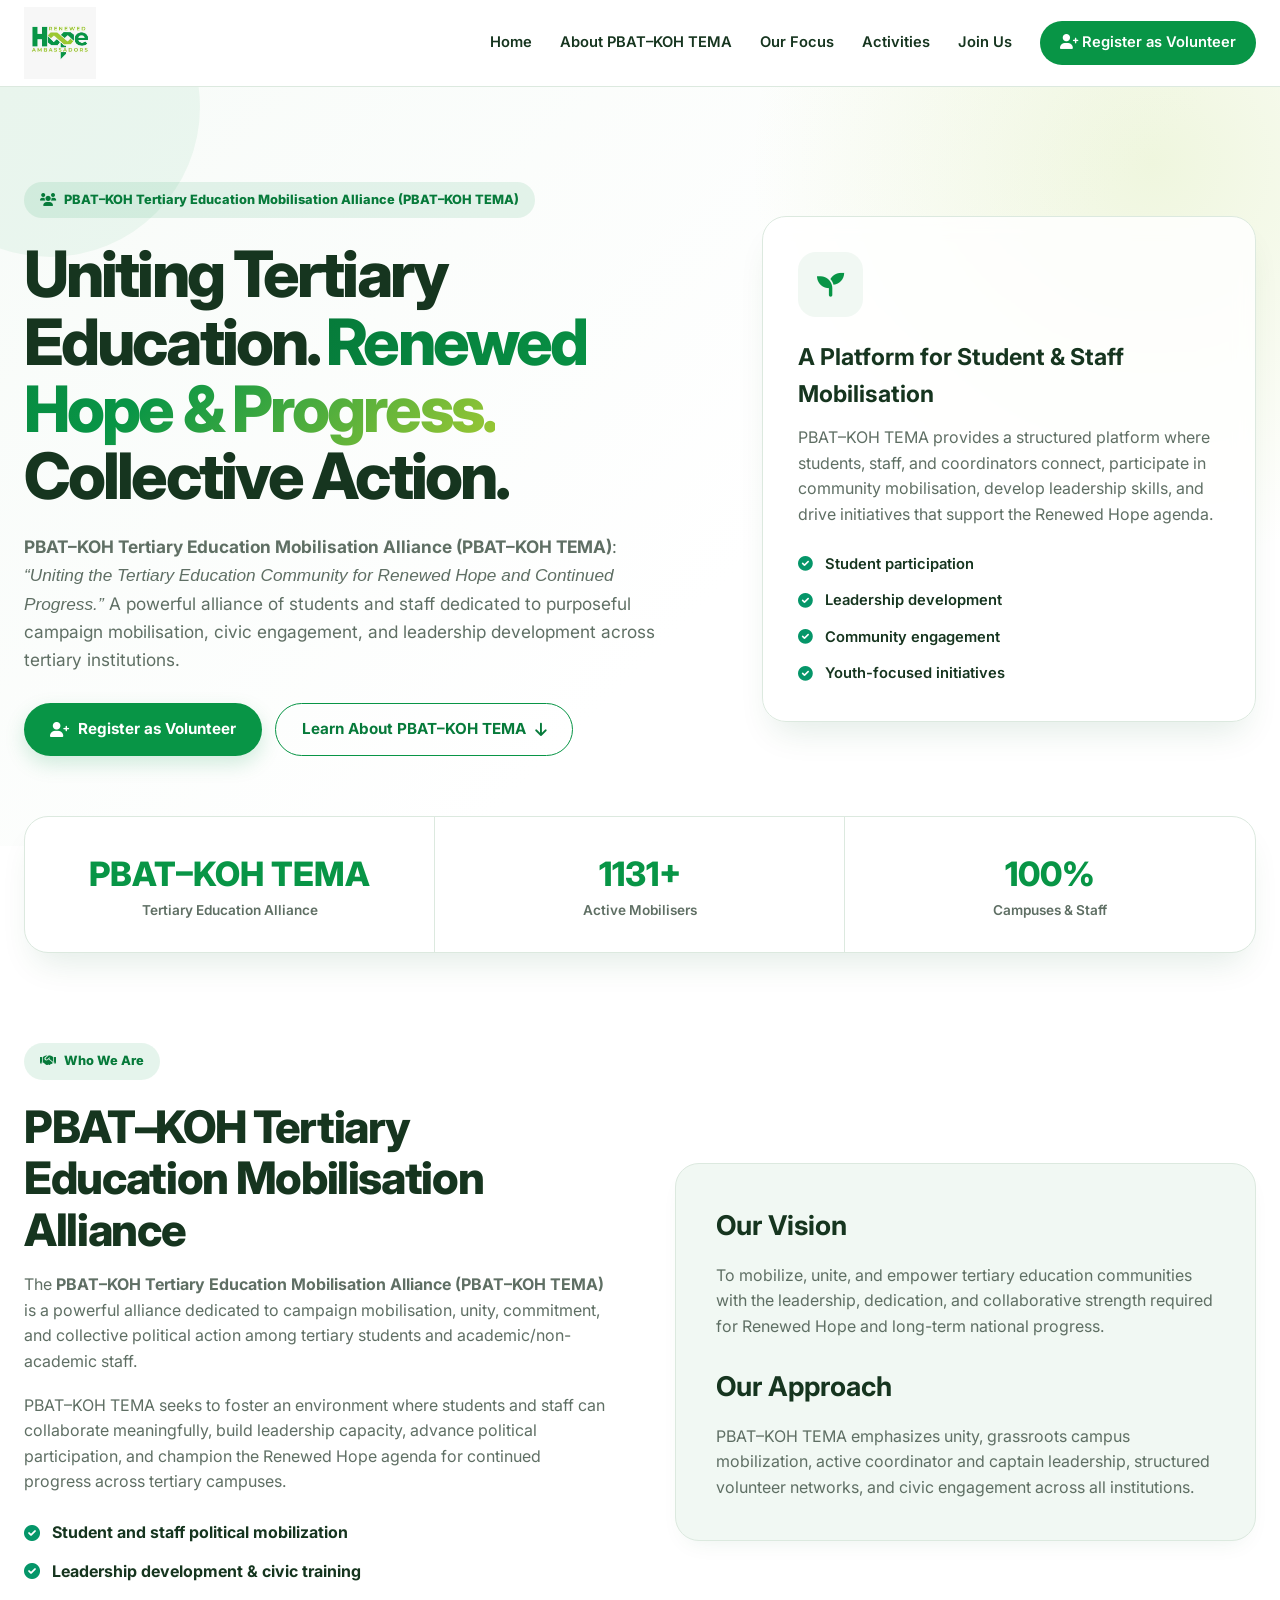
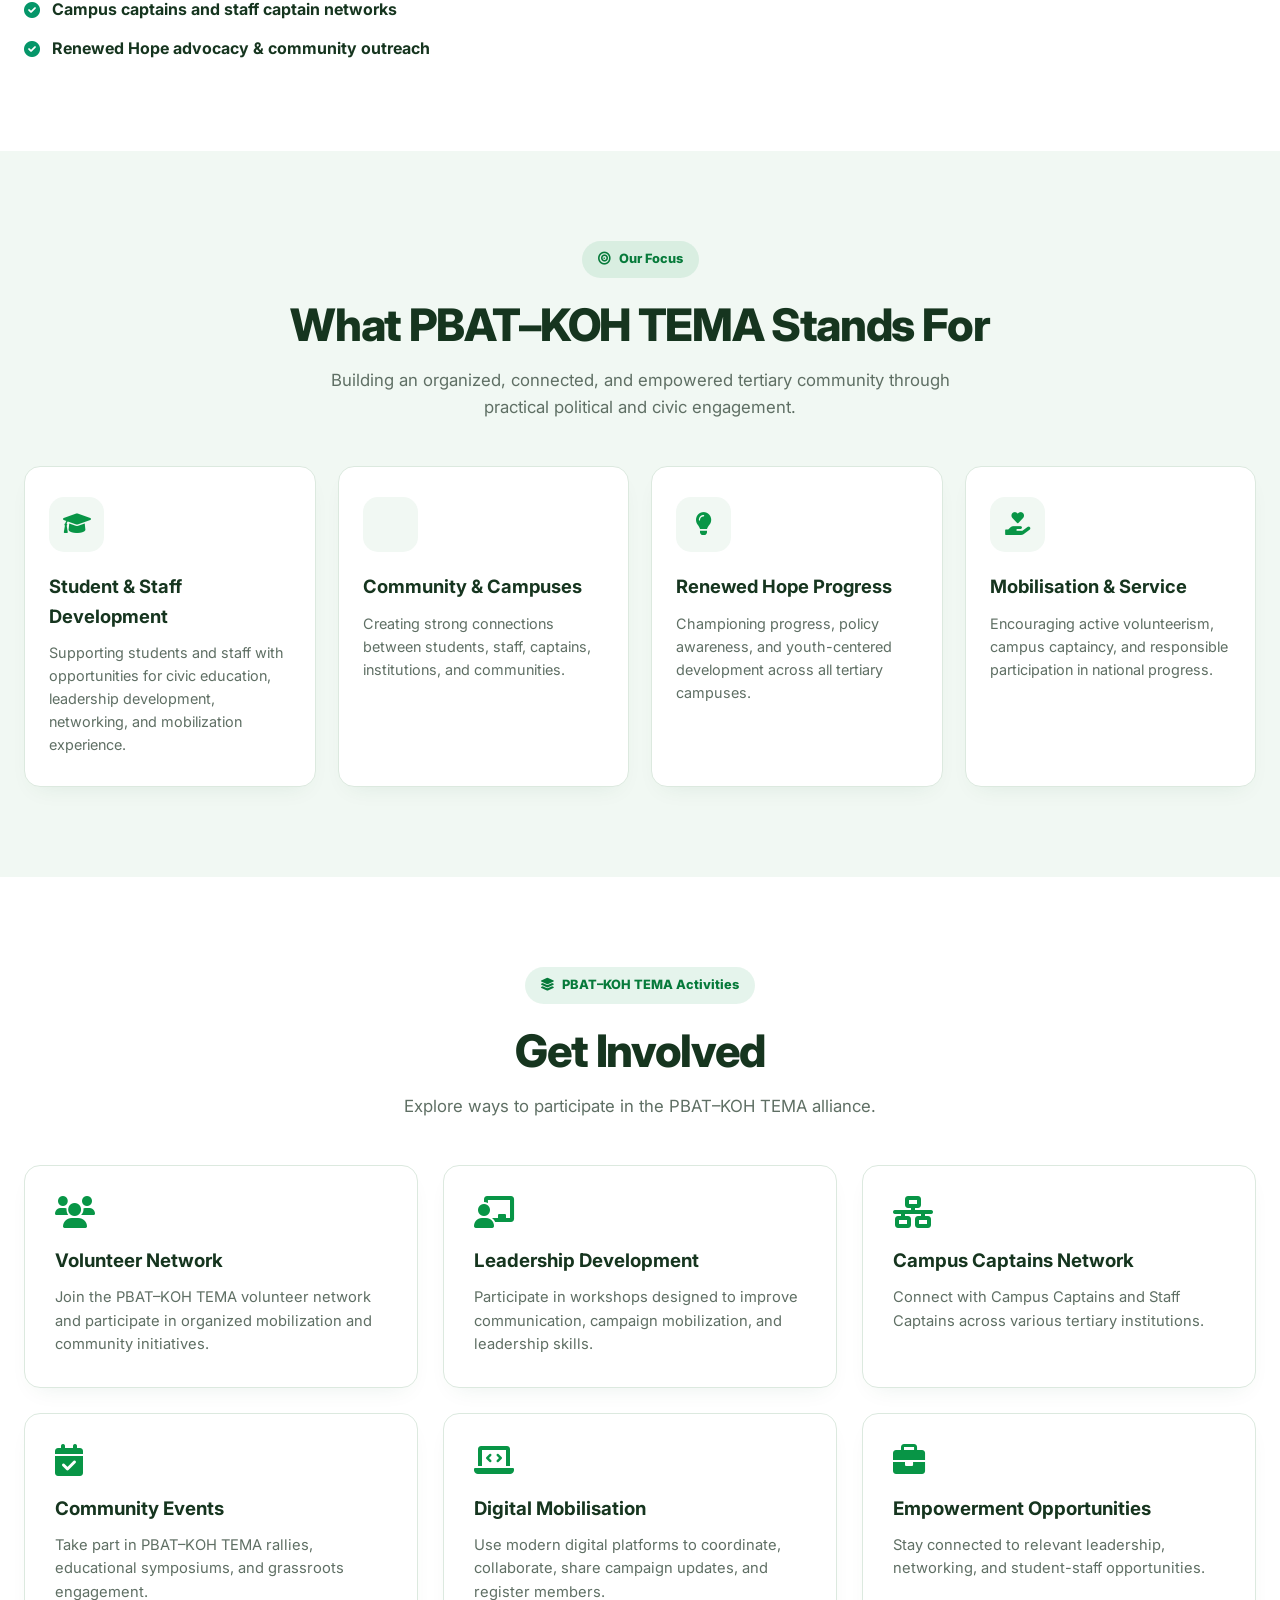
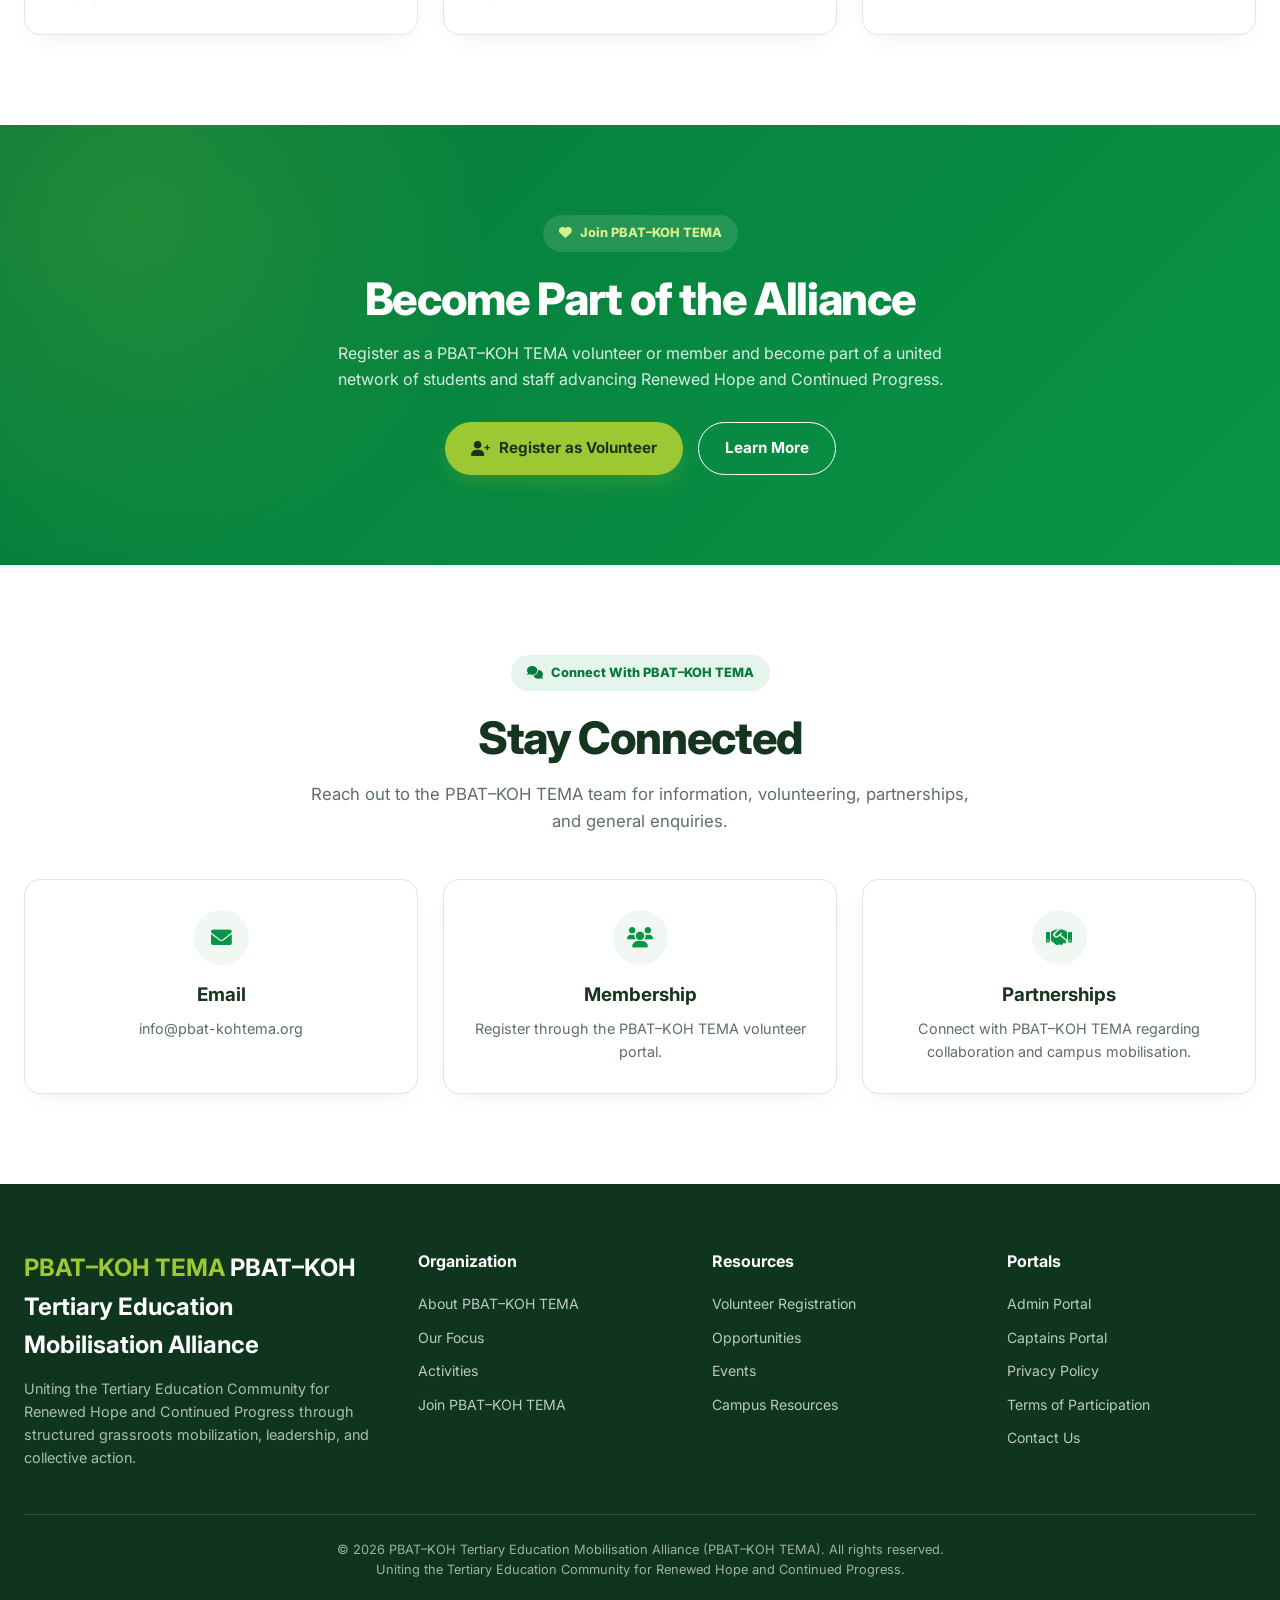
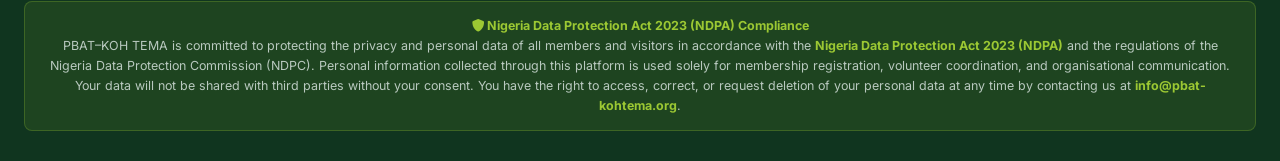
==== commit 877e4852: "updated" ====
--- a/index.html
+++ b/index.html
@@ -693,6 +693,22 @@
             font-size: .8rem;
         }
 
+        .ndpa-notice {
+            margin-top: 20px;
+            padding: 14px 20px;
+            background: rgba(156, 200, 51, 0.10);
+            border: 1px solid rgba(156, 200, 51, 0.25);
+            border-radius: 8px;
+            color: #b9c9bf;
+            font-size: .78rem;
+            line-height: 1.6;
+            text-align: center;
+        }
+
+        .ndpa-notice strong {
+            color: var(--accent-lime);
+        }
+
         /* =========================
            RESPONSIVE
         ========================= */
@@ -1593,6 +1609,17 @@
 
             </div>
 
+            <div class="ndpa-notice">
+                <strong><i class="fas fa-shield-alt"></i> Nigeria Data Protection Act 2023 (NDPA) Compliance</strong><br>
+                PBAT–KOH TEMA is committed to protecting the privacy and personal data of all members and visitors
+                in accordance with the <strong>Nigeria Data Protection Act 2023 (NDPA)</strong> and the regulations
+                of the Nigeria Data Protection Commission (NDPC). Personal information collected through this platform
+                is used solely for membership registration, volunteer coordination, and organisational communication.
+                Your data will not be shared with third parties without your consent. You have the right to access,
+                correct, or request deletion of your personal data at any time by contacting us at
+                <strong>info@pbat-kohtema.org</strong>.
+            </div>
+
         </div>
 
     </footer>
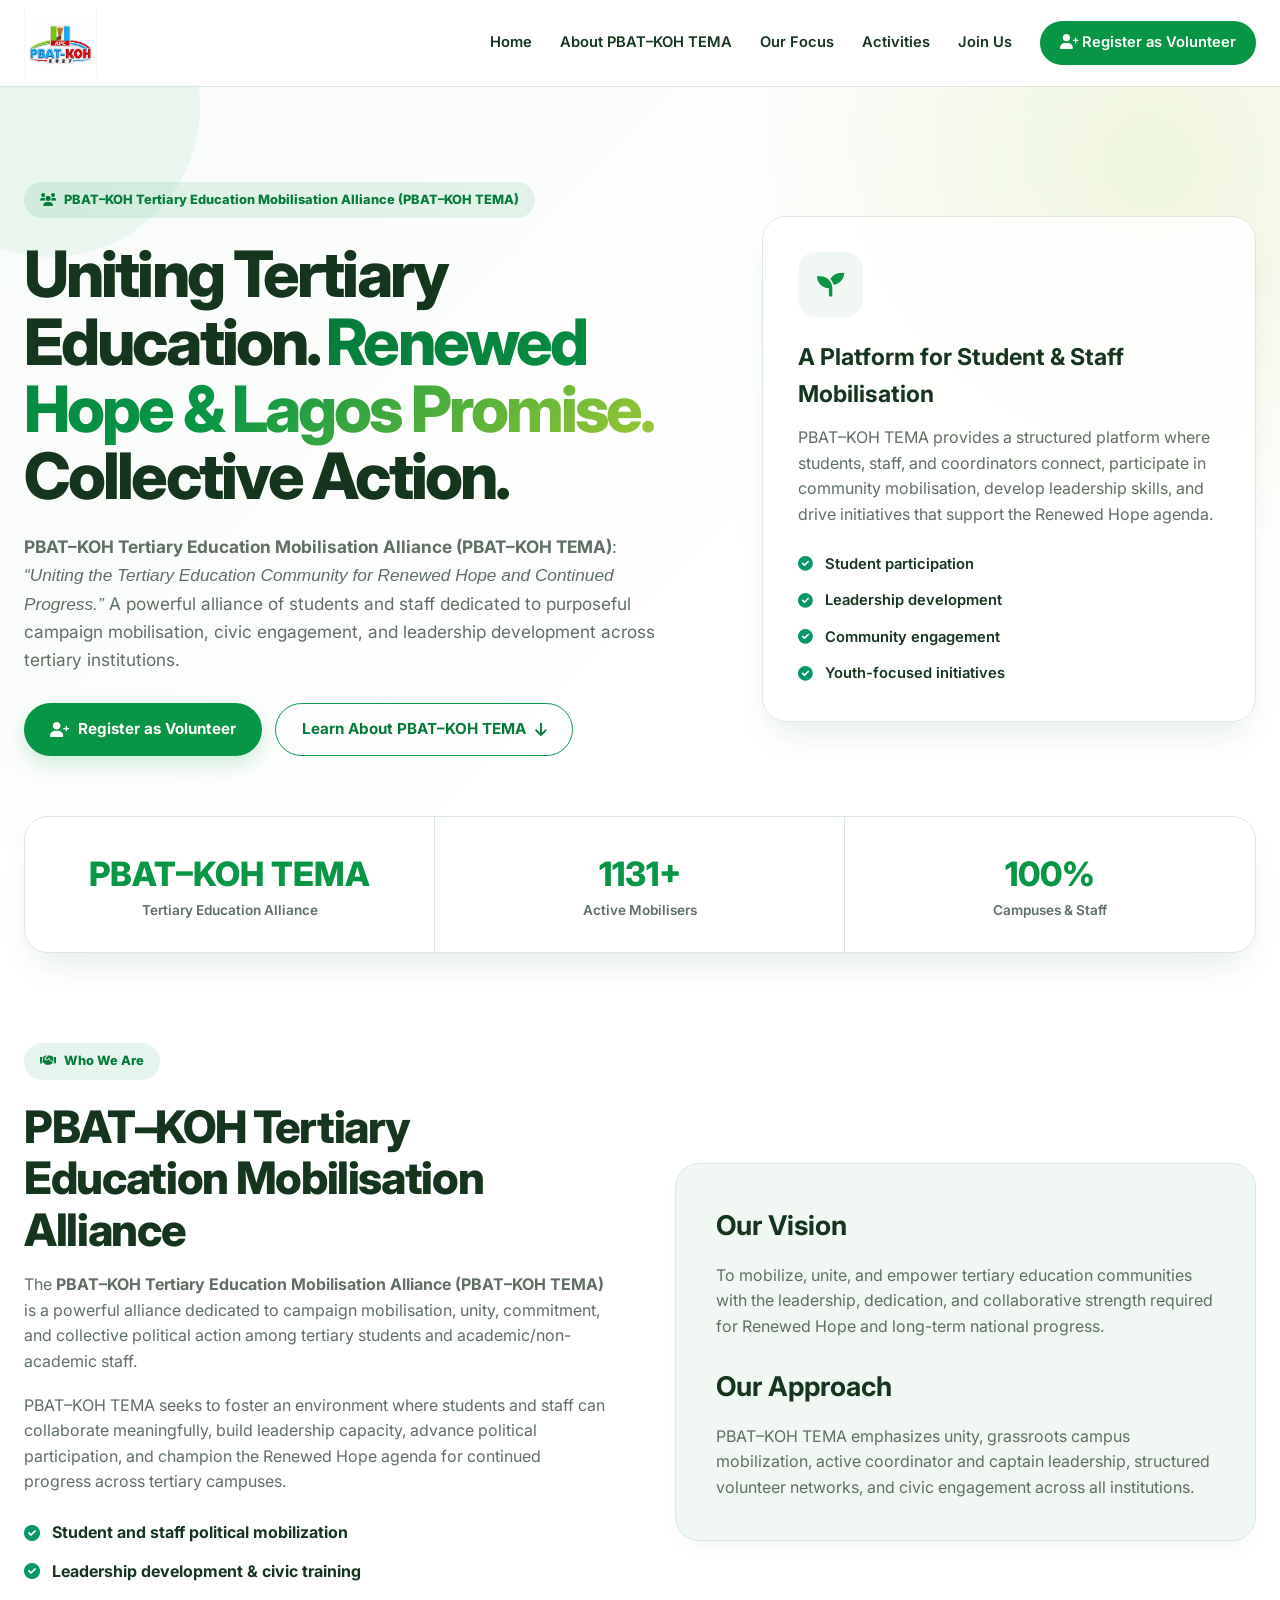
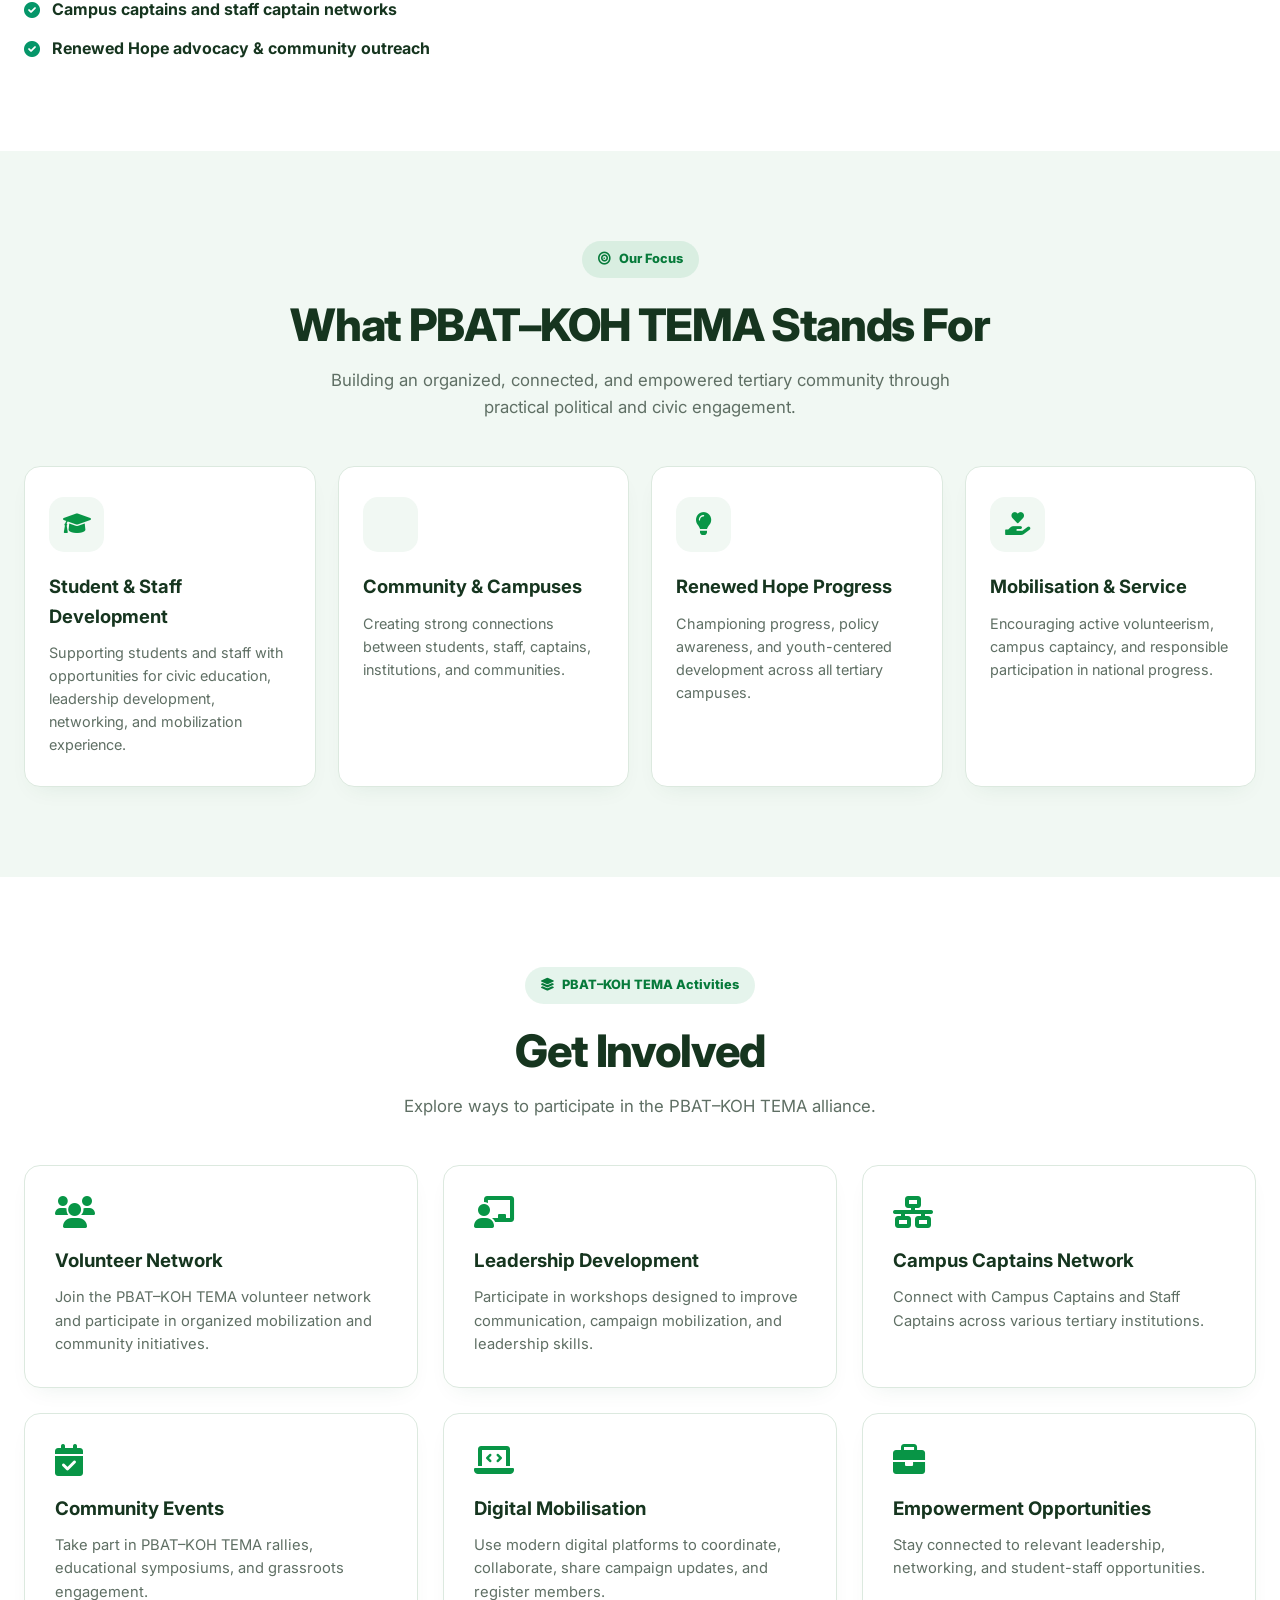
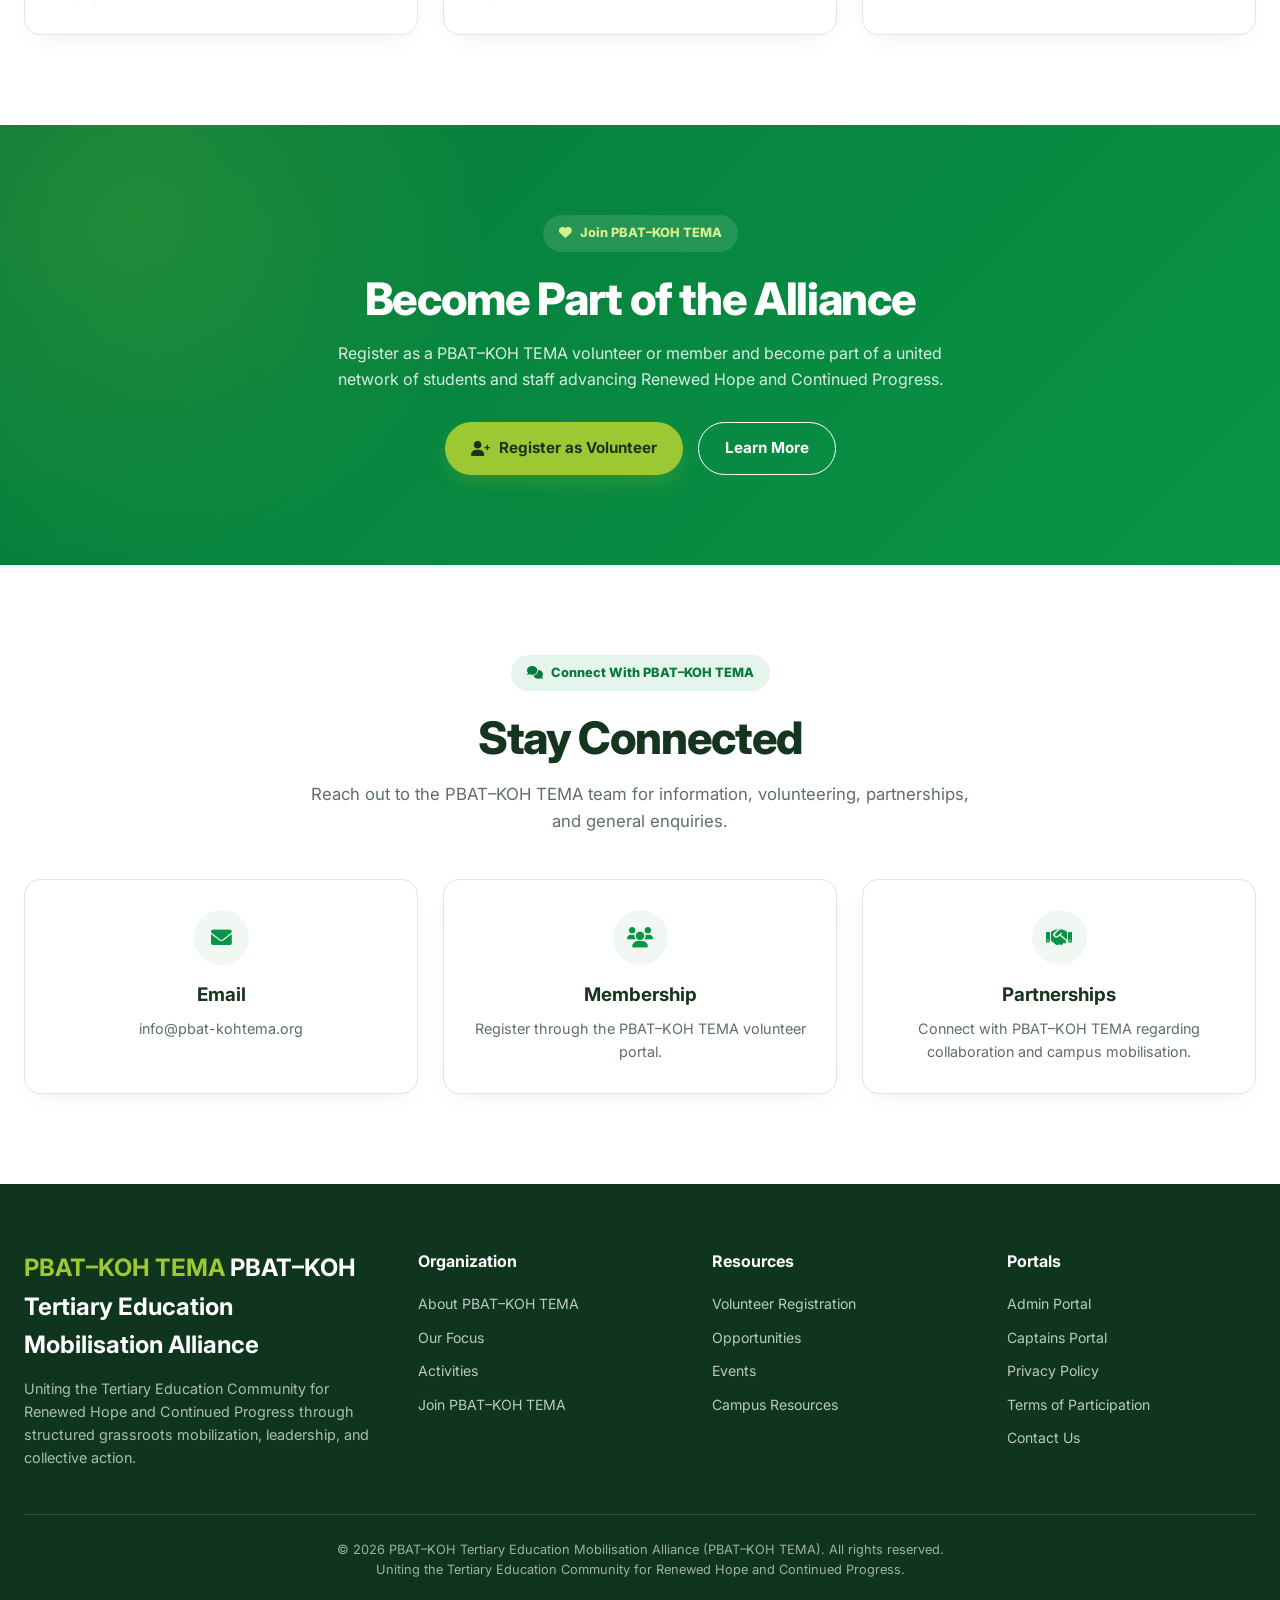
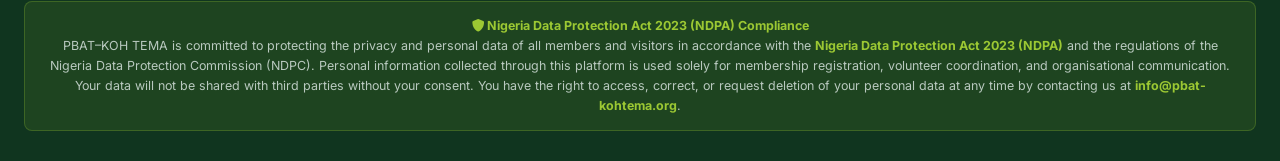
==== commit 1213c3ec: "upfsdf" ====
--- a/index.html
+++ b/index.html
@@ -854,7 +854,7 @@
 
                 <a href="index.html" class="logo">
                     <img
-                        src="./media/WhatsApp Image 2026-08-18 at 5.51.36 AM.jpeg"
+                        src="./media/9e014b49-9063-4fb6-8bac-6e89aa1b1758.jpeg"
                         alt="PBAT–KOH Tertiary Education Mobilisation Alliance Logo"
                     >
                 </a>
@@ -918,7 +918,7 @@
                         <h1>
                             Uniting Tertiary Education.
                             <span class="text-gradient">
-                                Renewed Hope & Progress.
+                                Renewed Hope & Lagos Promise.
                             </span>
                             Collective Action.
                         </h1>
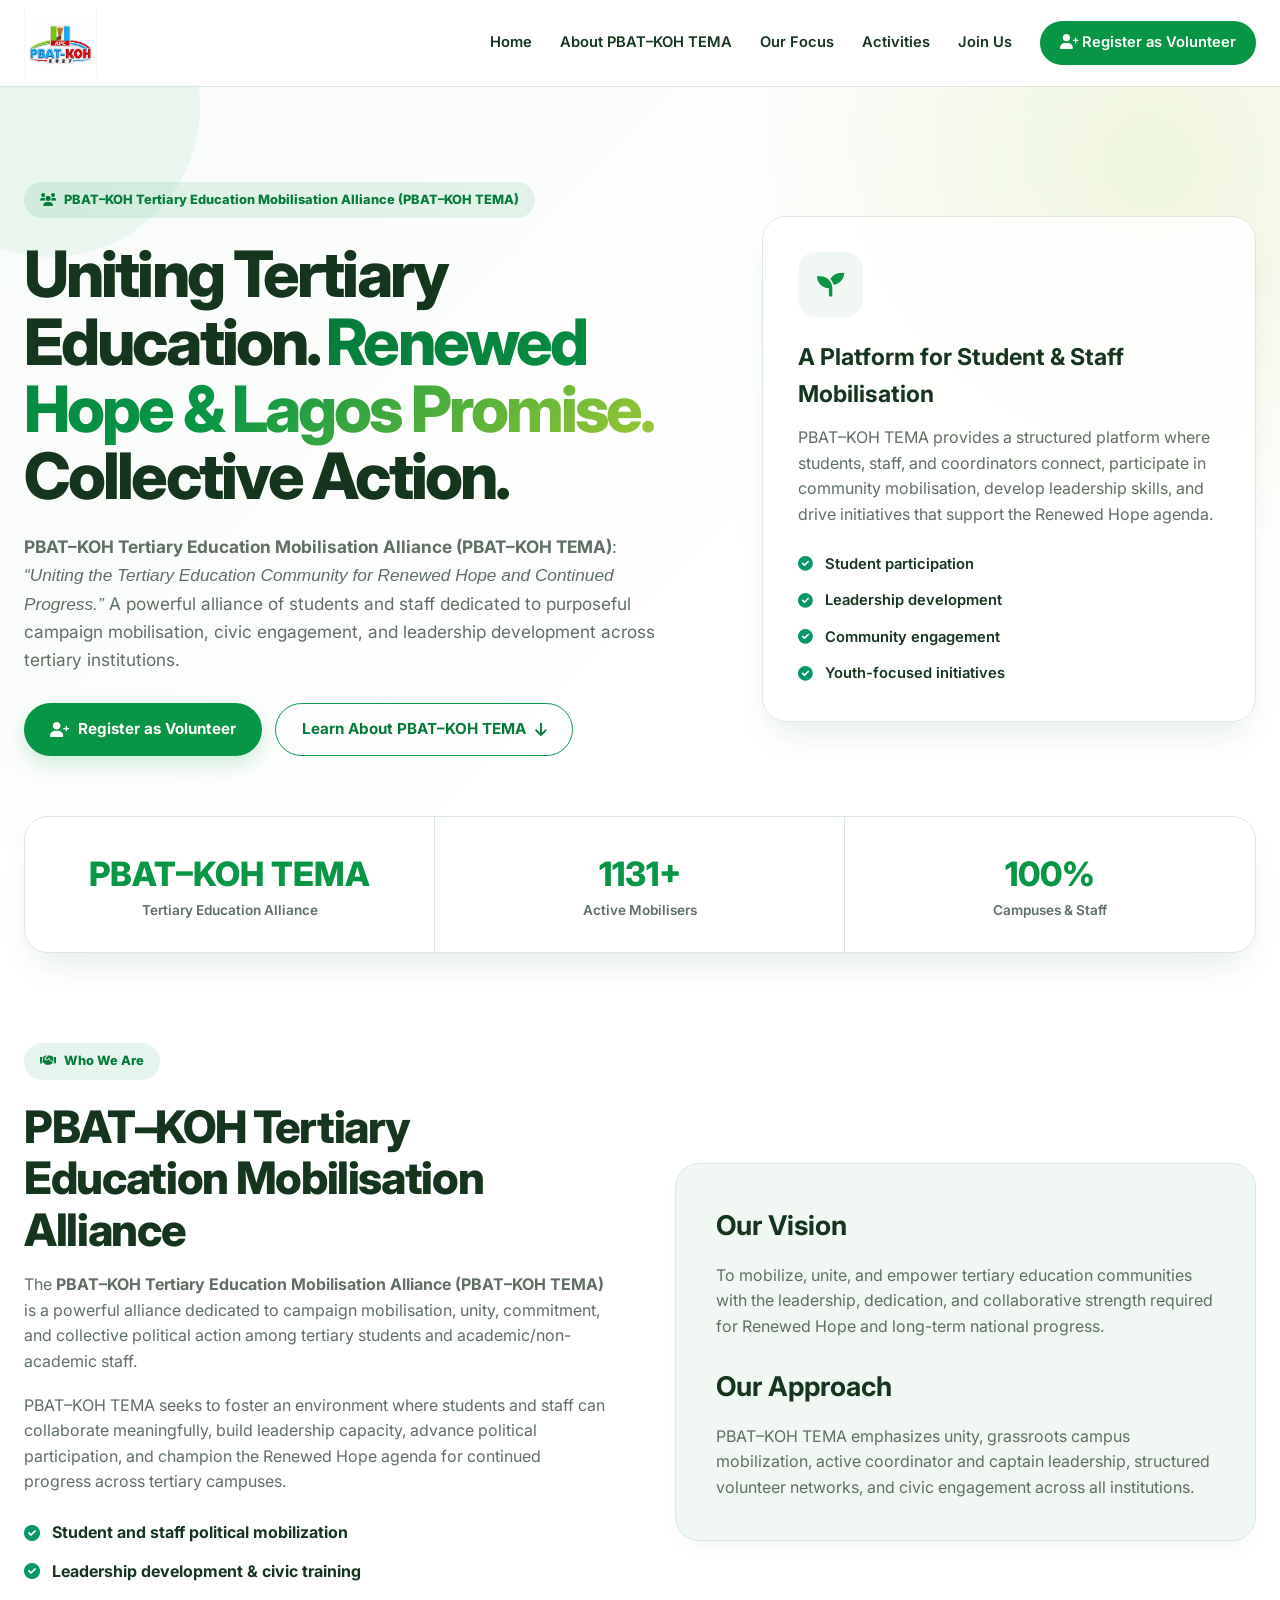
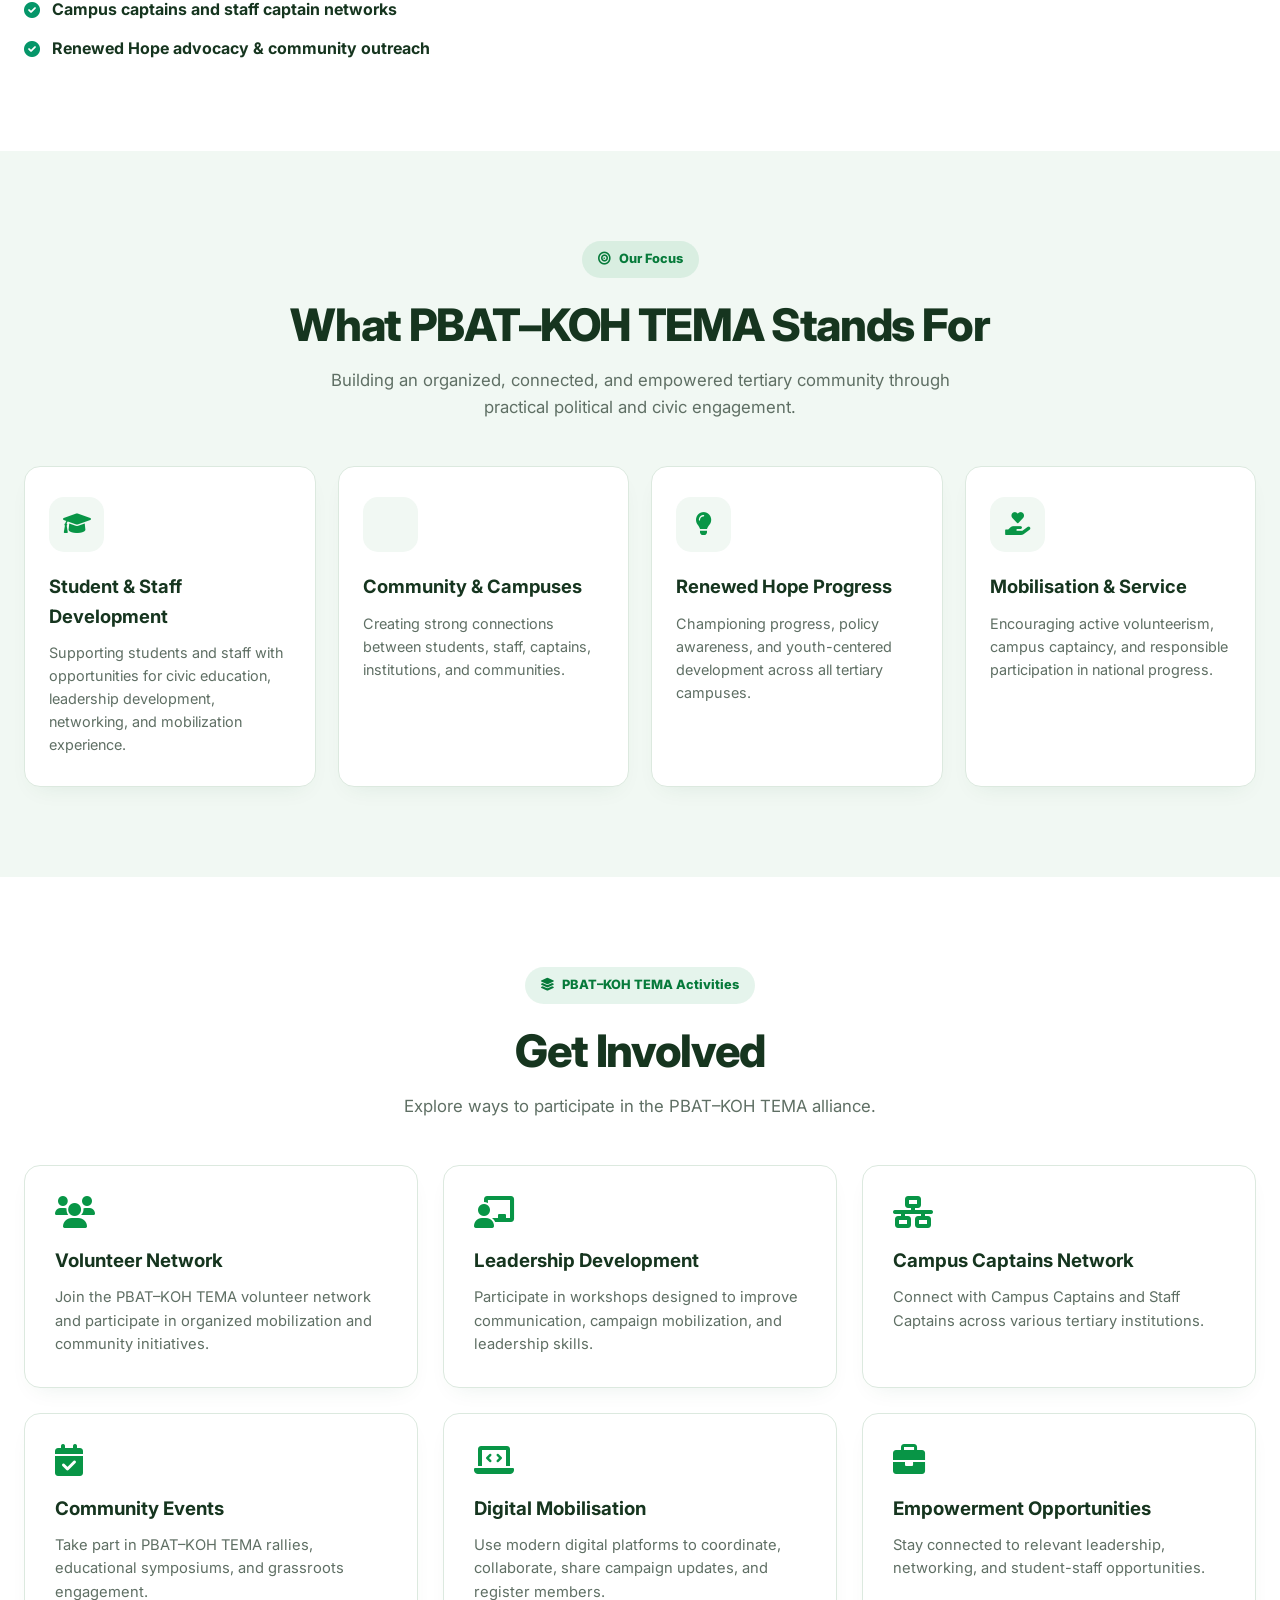
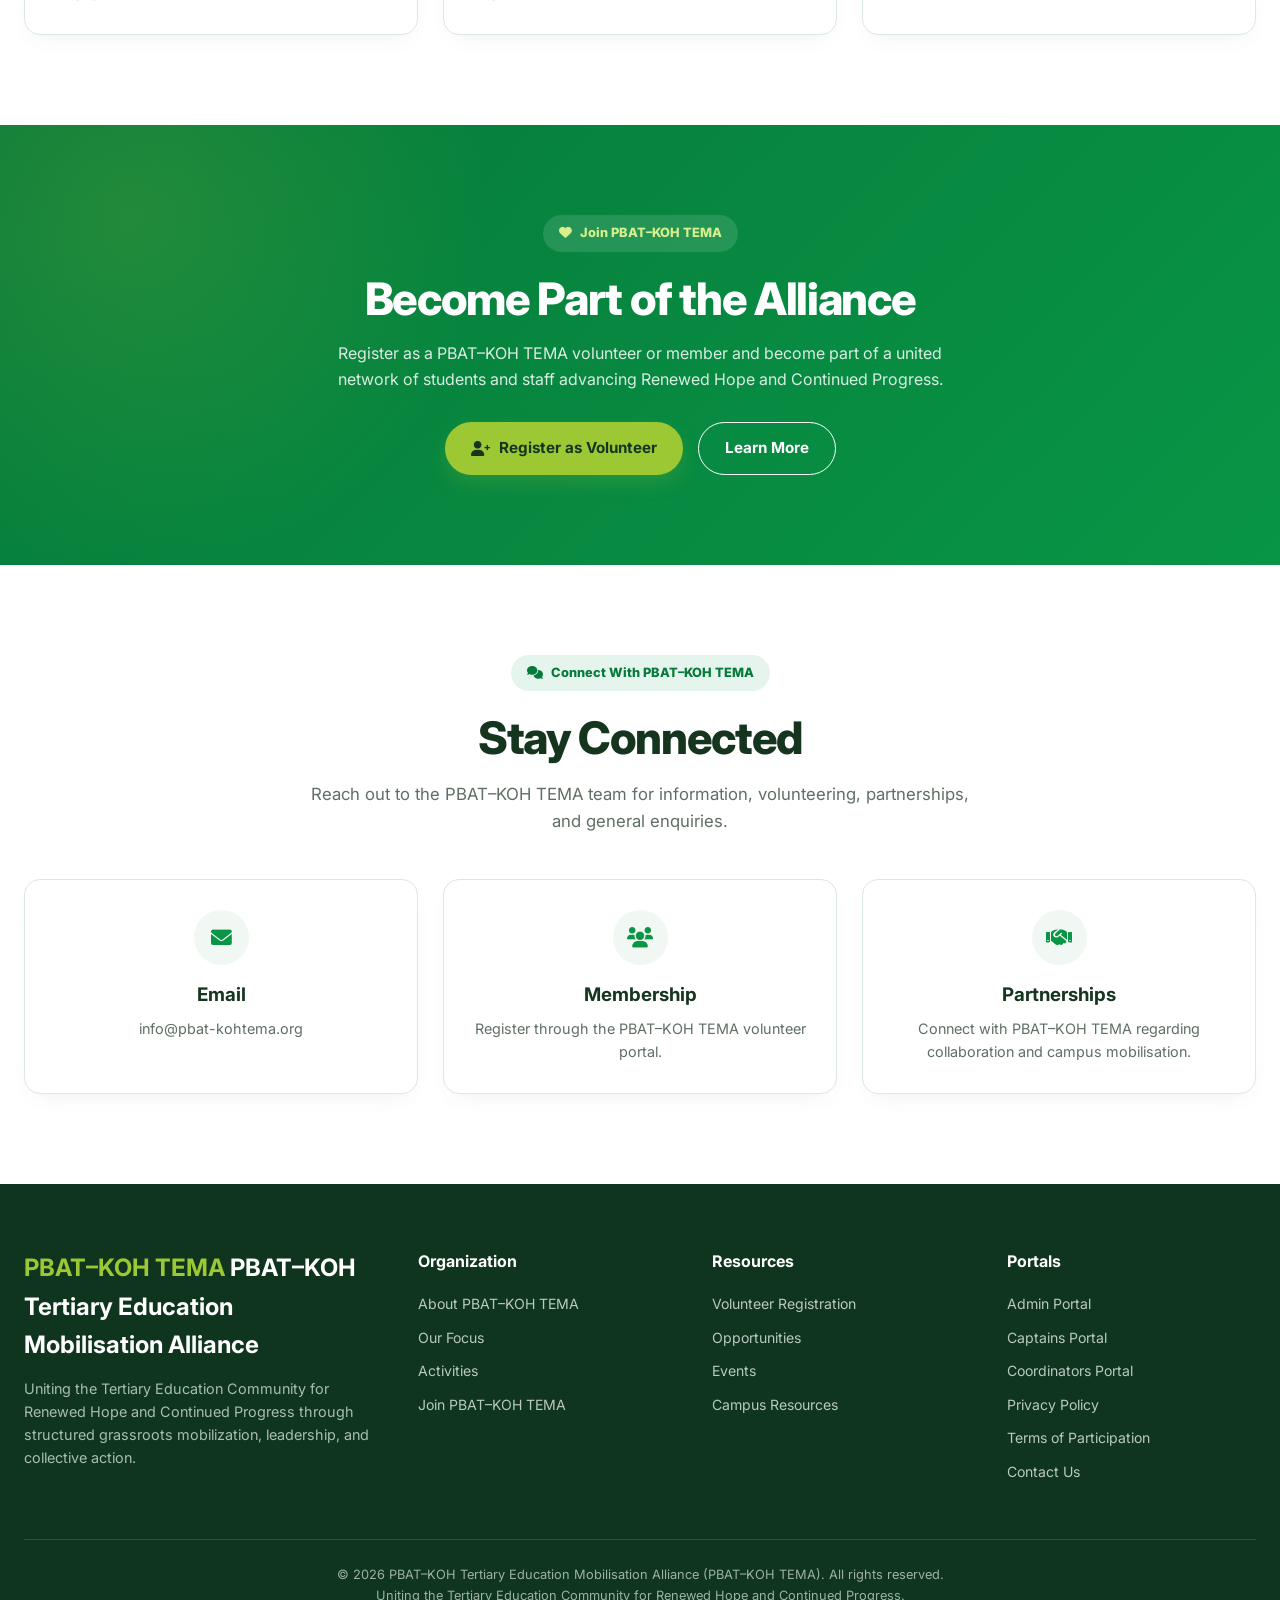
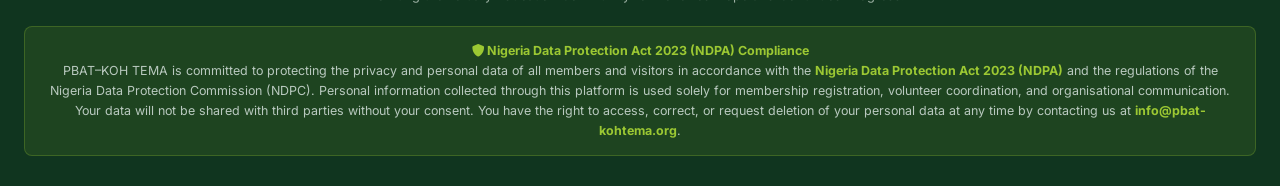
==== commit bb3cce94: "feat(audit-fixes): add COOP-COLLEGE institution, NDPA consent checkbox, coordinator portal link, and" ====
--- a/index.html
+++ b/index.html
@@ -1581,6 +1581,10 @@
                         Captains Portal
                     </a>
 
+                    <a href="coordinator/login.html">
+                        Coordinators Portal
+                    </a>
+
                     <a href="#">
                         Privacy Policy
                     </a>
